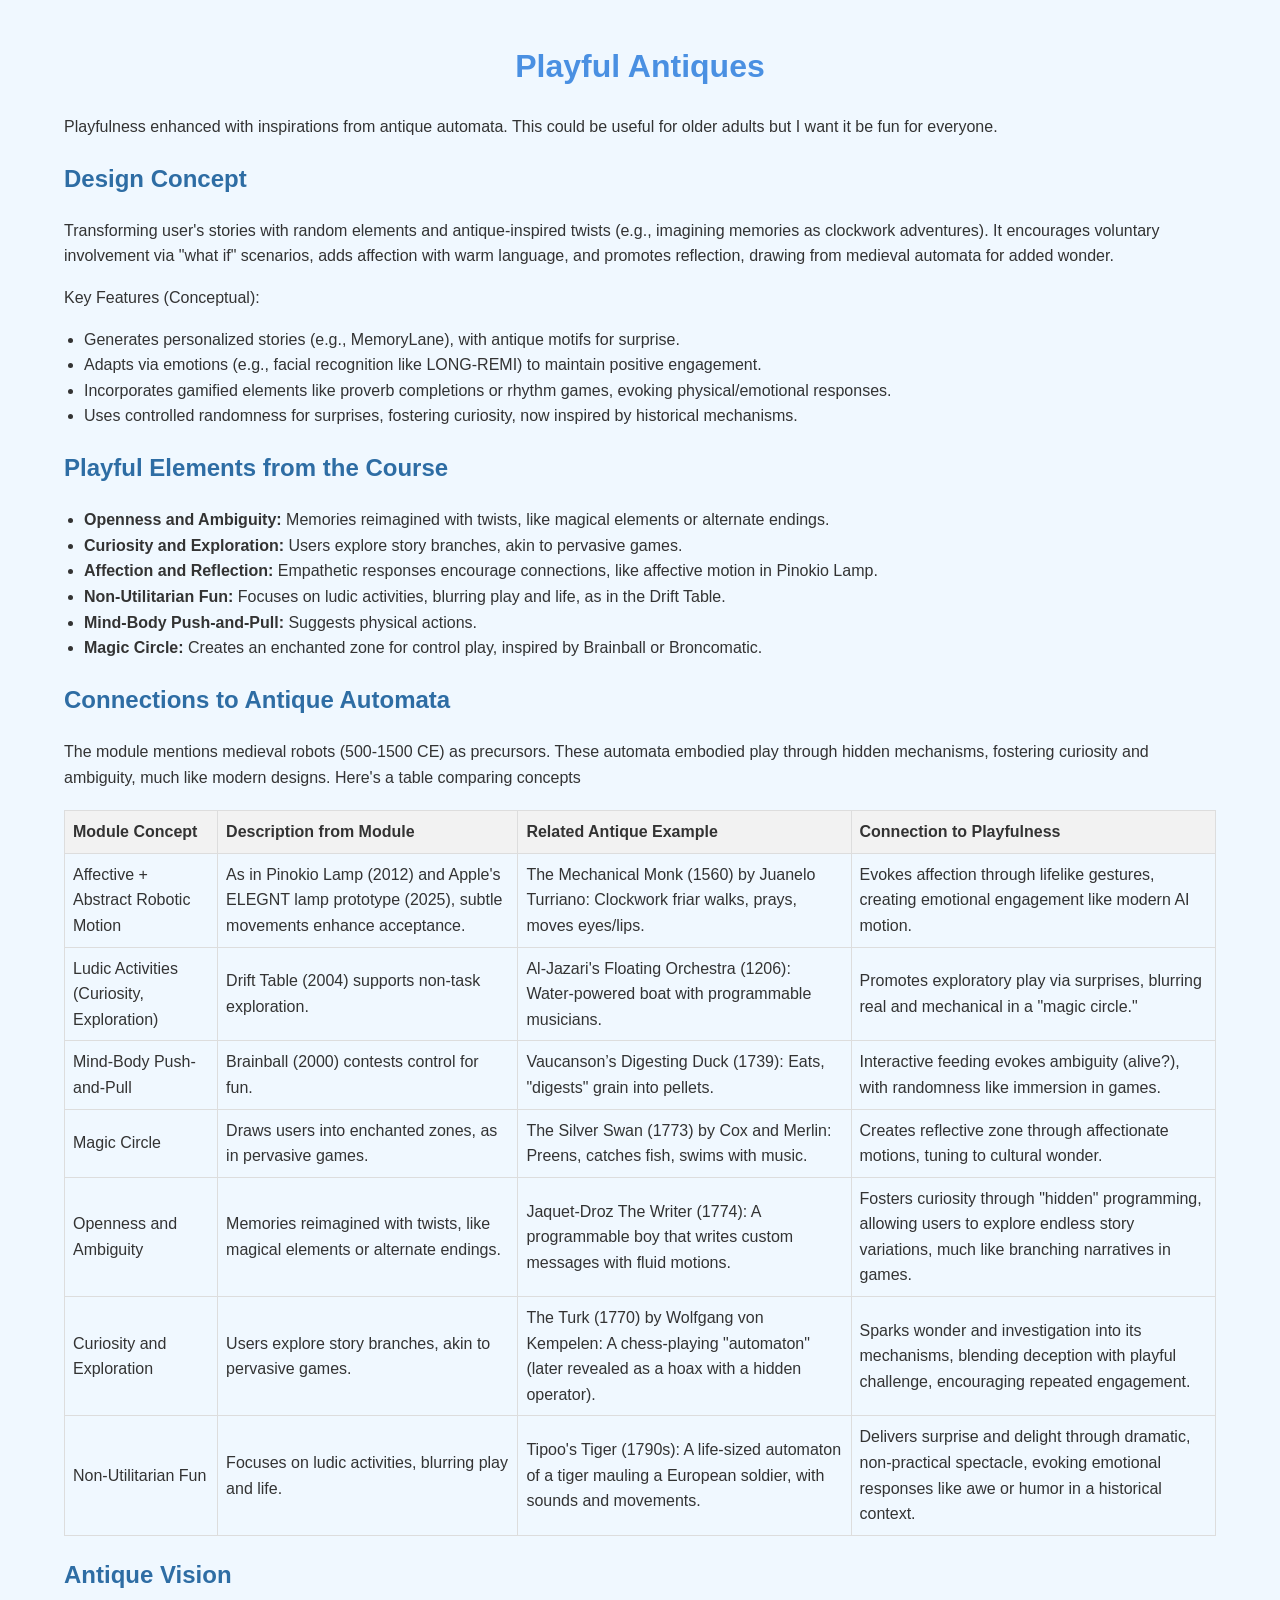
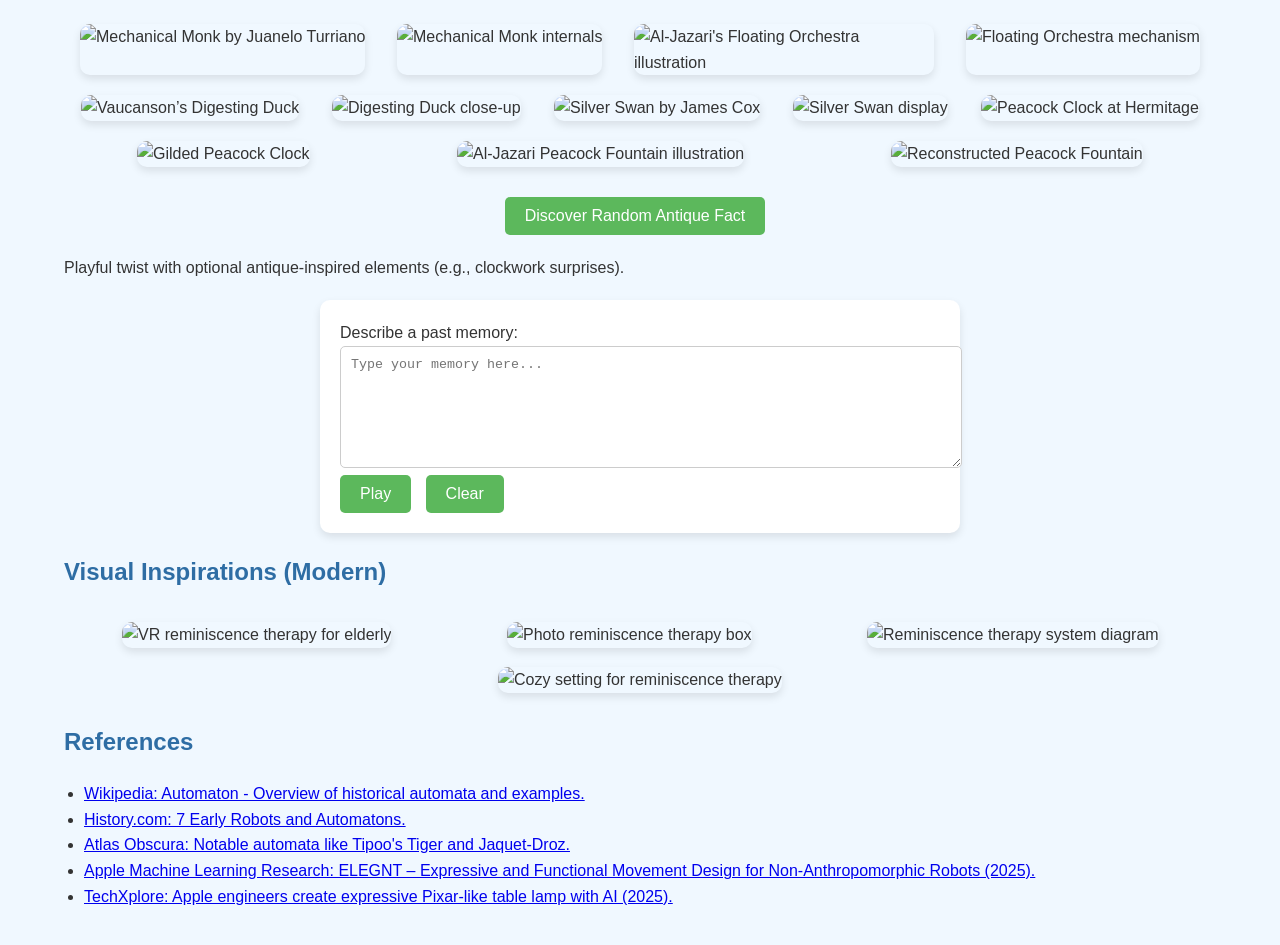
==== play.html @ a460ce33 "Create play.html" ====
<!DOCTYPE html>
<html lang="en">
<head>
    <meta charset="UTF-8">
    <meta name="viewport" content="width=device-width, initial-scale=1.0">
    <title>Playful AI in Reminiscence: Inspired by Antiques</title>
    <style>
        body {
            font-family: 'Arial', sans-serif;
            background-color: #f0f8ff;
            color: #333;
            max-width: 90%;
            margin: 0 auto;
            padding: 20px;
            line-height: 1.6;
        }
        @media (max-width: 768px) {
            body {
                padding: 10px;
            }
            .image-gallery img {
                max-width: 100%;
            }
        }
        h1 {
            text-align: center;
            color: #4a90e2;
            animation: bounce 2s infinite, colorShift 5s infinite alternate;
        }
        @keyframes bounce {
            0%, 20%, 50%, 80%, 100% { transform: translateY(0); }
            40% { transform: translateY(-10px); }
            60% { transform: translateY(-5px); }
        }
        @keyframes colorShift {
            0% { color: #4a90e2; }
            100% { color: #ff69b4; }
        }
        h2 {
            color: #2e6da4;
            position: relative;
            animation: slideInLeft 1s ease-out;
        }
        @keyframes slideInLeft {
            from { transform: translateX(-100%); opacity: 0; }
            to { transform: translateX(0); opacity: 1; }
        }
        ul {
            list-style-type: disc;
            padding-left: 20px;
        }
        ul li {
            opacity: 0;
            animation: fadeInUp 0.5s forwards;
        }
        ul li:nth-child(1) { animation-delay: 0.2s; }
        ul li:nth-child(2) { animation-delay: 0.4s; }
        ul li:nth-child(3) { animation-delay: 0.6s; }
        ul li:nth-child(4) { animation-delay: 0.8s; }
        ul li:nth-child(5) { animation-delay: 1s; }
        ul li:nth-child(6) { animation-delay: 1.2s; }
        @keyframes fadeInUp {
            from { transform: translateY(20px); opacity: 0; }
            to { transform: translateY(0); opacity: 1; }
        }
        #input-section {
            margin: 20px auto;
            max-width: 600px;
            background: #fff;
            padding: 20px;
            border-radius: 10px;
            box-shadow: 0 4px 8px rgba(0,0,0,0.1);
            animation: pulse 2s infinite;
        }
        @keyframes pulse {
            0% { box-shadow: 0 4px 8px rgba(0,0,0,0.1); }
            50% { box-shadow: 0 6px 12px rgba(74,144,226,0.5); }
            100% { box-shadow: 0 4px 8px rgba(0,0,0,0.1); }
        }
        textarea {
            width: 100%;
            height: 100px;
            padding: 10px;
            border: 1px solid #ccc;
            border-radius: 5px;
            resize: vertical;
            transition: border-color 0.3s;
        }
        textarea:focus {
            border-color: #4a90e2;
            outline: none;
        }
        button {
            background-color: #5cb85c;
            color: white;
            border: none;
            padding: 10px 20px;
            border-radius: 5px;
            cursor: pointer;
            font-size: 16px;
            transition: background 0.3s, transform 0.3s;
            margin-right: 10px;
        }
        button:hover {
            background-color: #4cae4c;
            transform: scale(1.05) rotate(2deg);
        }
        #output {
            margin: 20px auto;
            max-width: 600px;
            background: #dff0d8;
            padding: 20px;
            border-radius: 10px;
            border: 1px solid #d6e9c6;
            display: none;
            animation: slideInRight 1s ease-out forwards;
        }
        @keyframes slideInRight {
            from { transform: translateX(100%); opacity: 0; }
            to { transform: translateX(0); opacity: 1; }
        }
        .image-gallery {
            display: flex;
            justify-content: space-around;
            flex-wrap: wrap;
            margin: 20px 0;
        }
        .image-gallery img {
            max-width: 300px;
            border-radius: 10px;
            margin: 10px;
            box-shadow: 0 4px 8px rgba(0,0,0,0.1);
            transition: transform 0.3s, box-shadow 0.3s;
            opacity: 0;
            animation: fadeIn 1s forwards;
            cursor: pointer;
            will-change: transform;
        }
        .image-gallery img:nth-child(odd) {
            animation-delay: 0.3s;
        }
        .image-gallery img:nth-child(even) {
            animation-delay: 0.6s;
        }
        @keyframes fadeIn {
            from { opacity: 0; transform: scale(0.9); }
            to { opacity: 1; transform: scale(1); }
        }
        .image-gallery img:hover {
            transform: scale(1.05) rotate(3deg);
            box-shadow: 0 8px 16px rgba(0,0,0,0.2);
        }
        table {
            width: 100%;
            border-collapse: collapse;
            margin: 20px 0;
        }
        th, td {
            border: 1px solid #ddd;
            padding: 8px;
            text-align: left;
            opacity: 0;
            animation: fadeInUp 0.5s forwards;
            transition: background-color 0.3s;
        }
        th {
            background-color: #f2f2f2;
        }
        tr:nth-child(1) td { animation-delay: 0.2s; }
        tr:nth-child(2) td { animation-delay: 0.4s; }
        tr:nth-child(3) td { animation-delay: 0.6s; }
        tr:nth-child(4) td { animation-delay: 0.8s; }
        tr:hover {
            background-color: #f0f8ff;
            cursor: pointer;
        }
        /* Antique-inspired gear animation */
        .gear {
            position: fixed;
            bottom: 20px;
            right: 20px;
            width: 50px;
            height: 50px;
            background: url('https://img.icons8.com/ios/50/000000/gear.png') no-repeat center/contain;
            animation: rotateGear 5s linear infinite;
            opacity: 0.5;
            cursor: pointer;
            transition: opacity 0.3s;
        }
        .gear:hover {
            opacity: 1;
        }
        @keyframes rotateGear {
            from { transform: rotate(0deg); }
            to { transform: rotate(360deg); }
        }
        /* Modal styles */
        .modal {
            display: none;
            position: fixed;
            z-index: 1000;
            left: 0;
            top: 0;
            width: 100%;
            height: 100%;
            overflow: auto;
            background-color: rgba(0,0,0,0.8);
            justify-content: center;
            align-items: center;
        }
        .modal-content {
            background-color: #fff;
            padding: 20px;
            border-radius: 10px;
            text-align: center;
            max-width: 80%;
            animation: zoomIn 0.3s;
        }
        @keyframes zoomIn {
            from { transform: scale(0); }
            to { transform: scale(1); }
        }
        .modal img {
            max-width: 100%;
            border-radius: 10px;
        }
        .close {
            position: absolute;
            top: 15px;
            right: 35px;
            color: #fff;
            font-size: 40px;
            font-weight: bold;
            cursor: pointer;
        }
        /* Random fact section */
        #fact-section {
            margin: 20px auto;
            max-width: 600px;
            text-align: center;
        }
        #random-fact {
            background: #fffacd;
            padding: 15px;
            border-radius: 10px;
            display: none;
            animation: fadeIn 0.5s;
        }
        /* Shake animation for gear click */
        @keyframes shake {
            0% { transform: translate(1px, 1px) rotate(0deg); }
            10% { transform: translate(-1px, -2px) rotate(-1deg); }
            20% { transform: translate(-3px, 0px) rotate(1deg); }
            30% { transform: translate(3px, 2px) rotate(0deg); }
            40% { transform: translate(1px, -1px) rotate(1deg); }
            50% { transform: translate(-1px, 2px) rotate(-1deg); }
            60% { transform: translate(-3px, 1px) rotate(0deg); }
            70% { transform: translate(3px, 1px) rotate(-1deg); }
            80% { transform: translate(-1px, -1px) rotate(1deg); }
            90% { transform: translate(1px, 2px) rotate(0deg); }
            100% { transform: translate(1px, -2px) rotate(-1deg); }
        }
    </style>
</head>
<body>
    <h1>Playful Antiques</h1>
    <p>Playfulness enhanced with inspirations from antique automata. This could be useful for older adults but I want it be fun for everyone.</p>
   
    <h2>Design Concept</h2>
    <p>Transforming user's stories with random elements and antique-inspired twists (e.g., imagining memories as clockwork adventures). It encourages voluntary involvement via "what if" scenarios, adds affection with warm language, and promotes reflection, drawing from medieval automata for added wonder.</p>
    <p>Key Features (Conceptual):</p>
    <ul>
        <li>Generates personalized stories (e.g., MemoryLane), with antique motifs for surprise.</li>
        <li>Adapts via emotions (e.g., facial recognition like LONG-REMI) to maintain positive engagement.</li>
        <li>Incorporates gamified elements like proverb completions or rhythm games, evoking physical/emotional responses.</li>
        <li>Uses controlled randomness for surprises, fostering curiosity, now inspired by historical mechanisms.</li>
    </ul>
   
    <h2>Playful Elements from the Course</h2>
    <ul>
        <li><strong>Openness and Ambiguity:</strong> Memories reimagined with twists, like magical elements or alternate endings.</li>
        <li><strong>Curiosity and Exploration:</strong> Users explore story branches, akin to pervasive games.</li>
        <li><strong>Affection and Reflection:</strong> Empathetic responses encourage connections, like affective motion in Pinokio Lamp.</li>
        <li><strong>Non-Utilitarian Fun:</strong> Focuses on ludic activities, blurring play and life, as in the Drift Table.</li>
        <li><strong>Mind-Body Push-and-Pull:</strong> Suggests physical actions.</li>
        <li><strong>Magic Circle:</strong> Creates an enchanted zone for control play, inspired by Brainball or Broncomatic.</li>
    </ul>
   
    <h2>Connections to Antique Automata</h2>
    <p>The module mentions medieval robots (500-1500 CE) as precursors. These automata embodied play through hidden mechanisms, fostering curiosity and ambiguity, much like modern designs. Here's a table comparing concepts</p>
   
    <table id="antique-table">
        <tr>
            <th>Module Concept</th>
            <th>Description from Module</th>
            <th>Related Antique Example</th>
            <th>Connection to Playfulness</th>
        </tr>
        <tr>
            <td>Affective + Abstract Robotic Motion</td>
            <td>As in Pinokio Lamp (2012) and Apple's ELEGNT lamp prototype (2025), subtle movements enhance acceptance.</td>
            <td>The Mechanical Monk (1560) by Juanelo Turriano: Clockwork friar walks, prays, moves eyes/lips.</td>
            <td>Evokes affection through lifelike gestures, creating emotional engagement like modern AI motion.</td>
        </tr>
        <tr>
            <td>Ludic Activities (Curiosity, Exploration)</td>
            <td>Drift Table (2004) supports non-task exploration.</td>
            <td>Al-Jazari's Floating Orchestra (1206): Water-powered boat with programmable musicians.</td>
            <td>Promotes exploratory play via surprises, blurring real and mechanical in a "magic circle."</td>
        </tr>
        <tr>
            <td>Mind-Body Push-and-Pull</td>
            <td>Brainball (2000) contests control for fun.</td>
            <td>Vaucanson’s Digesting Duck (1739): Eats, "digests" grain into pellets.</td>
            <td>Interactive feeding evokes ambiguity (alive?), with randomness like immersion in games.</td>
        </tr>
        <tr>
            <td>Magic Circle</td>
            <td>Draws users into enchanted zones, as in pervasive games.</td>
            <td>The Silver Swan (1773) by Cox and Merlin: Preens, catches fish, swims with music.</td>
            <td>Creates reflective zone through affectionate motions, tuning to cultural wonder.</td>
        </tr>
        <tr>
            <td>Openness and Ambiguity</td>
            <td>Memories reimagined with twists, like magical elements or alternate endings.</td>
            <td>Jaquet-Droz The Writer (1774): A programmable boy that writes custom messages with fluid motions.</td>
            <td>Fosters curiosity through "hidden" programming, allowing users to explore endless story variations, much like branching narratives in games.</td>
        </tr>
        <tr>
            <td>Curiosity and Exploration</td>
            <td>Users explore story branches, akin to pervasive games.</td>
            <td>The Turk (1770) by Wolfgang von Kempelen: A chess-playing "automaton" (later revealed as a hoax with a hidden operator).</td>
            <td>Sparks wonder and investigation into its mechanisms, blending deception with playful challenge, encouraging repeated engagement.</td>
        </tr>
        <tr>
            <td>Non-Utilitarian Fun</td>
            <td>Focuses on ludic activities, blurring play and life.</td>
            <td>Tipoo's Tiger (1790s): A life-sized automaton of a tiger mauling a European soldier, with sounds and movements.</td>
            <td>Delivers surprise and delight through dramatic, non-practical spectacle, evoking emotional responses like awe or humor in a historical context.</td>
        </tr>
    </table>
   
    <h2>Antique Vision</h2>
    <div class="image-gallery" id="antique-gallery">
        <img src="https://i.ytimg.com/vi/jiVKnlXcDDg/maxresdefault.jpg" alt="Mechanical Monk by Juanelo Turriano" data-caption="A clockwork friar that simulates prayer, evoking affection through motion.">
        <img src="https://blogger.googleusercontent.com/img/b/R29vZ2xl/AVvXsEh2rlIL58XRExZ6J8QUkzuDr4FF3WU-VCaoniCFrR_gbhwnFrn-H-7Rk05D2jivDe3jIq0PL7SfoPY1y1iOT8ofWpHVo_uHpI6PG9kzTwZXY_RkkdcHwlfvRTB2HM4v379VmW8gVJvpPNg/w1200-h630-p-k-no-nu/1560s-mechanical-monk.jpg" alt="Mechanical Monk internals" data-caption="Internal mechanisms of the Mechanical Monk, showcasing hidden ingenuity.">
        <img src="https://historyofinformation.com/images/Screen_Shot_2020-09-12_at_10.28.46_AM_big.png" alt="Al-Jazari's Floating Orchestra illustration" data-caption="Illustration of water-powered musicians on a boat for entertainment.">
        <img src="https://aljazaribook.com/wp-content/uploads/2019/08/musical-boat_mechanism_en.jpg" alt="Floating Orchestra mechanism" data-caption="Detailed mechanism of Al-Jazari's programmable orchestra.">
        <img src="https://upload.wikimedia.org/wikipedia/commons/e/e0/Vaucanson_Automata.jpg" alt="Vaucanson’s Digesting Duck" data-caption="The famous duck that mimics digestion, blending ambiguity and interactivity.">
        <img src="https://img.atlasobscura.com/trRJJiQtRDir1_tQdnlNBAMdkpXlaiVr7RKdzUHbh_c/rs:fill:300:200:1/g:ce/q:81/sm:1/scp:1/ar:1/aHR0cHM6Ly9hdGxh/cy1kZXYuczMuYW1h/em9uYXdzLmNvbS91/cGxvYWRzL2Fzc2V0/cy82OTVlNGI3ZTg4/M2I0NzEzOGFfZGln/ZXN0aW5nZHVjay5q/cGc.jpg" alt="Digesting Duck close-up" data-caption="Close-up of Vaucanson’s ingenious automaton.">
        <img src="https://journals.openedition.org/artefact/docannexe/image/525/img-1.png" alt="Silver Swan by James Cox" data-caption="The elegant Silver Swan, creating an enchanted zone with its movements.">
        <img src="https://www.bbc.co.uk/staticarchive/c6b98e4c739d838ea73870d7fa273b56b146b6ee" alt="Silver Swan display" data-caption="Display of the Silver Swan in action.">
        <img src="https://hermitagemuseum.org/api/files/fshow?needlePath=%2Fapi%2Fspf%2FB3savLYZP4DODCKAD9NaryJ4wkwUaUtXutGe9XQOlWSoah10-cacH_TfEr7za2Wh.jpg%3Fw%3D1600%26h%3D1600" alt="Peacock Clock at Hermitage" data-caption="The lavish Peacock Clock with animated birds.">
        <img src="https://upload.wikimedia.org/wikipedia/commons/thumb/d/d8/Die_vergoldete_Pfauenuhr_von_James_Cox.jpg/1200px-Die_vergoldete_Pfauenuhr_von_James_Cox.jpg" alt="Gilded Peacock Clock" data-caption="Gilded version of the Peacock Clock, full of surprise and delight.">
        <img src="https://i0.wp.com/aljazaribook.com/wp-content/uploads/2015/03/basin-of-the-peacock-p151_cut.jpg?ssl=1" alt="Al-Jazari Peacock Fountain illustration" data-caption="Illustration of the interactive Peacock Fountain.">
        <img src="https://www.middleeasteye.net/sites/default/files/styles/max_2600x2600/public/images-story/peacock_version_two.jpg.jpg?itok=_EfXK9q2" alt="Reconstructed Peacock Fountain" data-caption="Modern reconstruction of Al-Jazari's Peacock Fountain.">
    </div>
   
    <div id="fact-section">
        <button id="fact-button" aria-label="Discover a random antique fact">Discover Random Antique Fact</button>
        <div id="random-fact"></div>
    </div>
   
    <p>Playful twist with optional antique-inspired elements (e.g., clockwork surprises).</p>
    <div id="input-section">
        <label for="memory">Describe a past memory:</label><br>
        <textarea id="memory" placeholder="Type your memory here..."></textarea><br>
        <button id="play-button" aria-label="Generate playful reminiscence">Play</button>
        <button id="clear-button" aria-label="Clear output">Clear</button>
    </div>
   
    <div id="output"></div>
   
    <h2>Visual Inspirations (Modern)</h2>
    <div class="image-gallery" id="modern-gallery">
        <img src="https://static01.nyt.com/images/2022/05/10/well/27reminiscense-therapy1/merlin_205954650_e39eff67-1992-43ef-9bca-f7e21a570fea-superJumbo.jpg" alt="VR reminiscence therapy for elderly" data-caption="Elderly people engaging in VR-based reminiscence therapy.">
        <img src="https://cdn.mos.cms.futurecdn.net/VNtDpUkSX4Brh8Pq4Ago5i.jpg" alt="Photo reminiscence therapy box" data-caption="Box of old photos used in photo reminiscence therapy for dementia patients.">
        <img src="https://www.mdpi.com/sustainability/sustainability-11-04792/article_deploy/html/images/sustainability-11-04792-g002.png" alt="Reminiscence therapy system diagram" data-caption="Diagram of a reminiscence therapy system for the elderly using AI.">
        <img src="https://cdn.prod.website-files.com/67f6d78f0e7aeeb45a55ed34/68de174f693128915187f674_474f0cea-201e-4267-96e9-ccc66794f41b.webp" alt="Cozy setting for reminiscence therapy" data-caption="Cozy living room setting for reminiscence therapy sessions with seniors.">
    </div>
   
    <h2>References</h2>
    <ul>
        <li><a href="https://en.wikipedia.org/wiki/Automaton">Wikipedia: Automaton - Overview of historical automata and examples.</a></li>
        <li><a href="https://www.history.com/news/7-early-robots-and-automatons">History.com: 7 Early Robots and Automatons.</a></li>
        <li><a href="https://www.atlasobscura.com/">Atlas Obscura: Notable automata like Tipoo's Tiger and Jaquet-Droz.</a></li>
        <li><a href="https://machinelearning.apple.com/research/elegnt-expressive-functional-movement">Apple Machine Learning Research: ELEGNT – Expressive and Functional Movement Design for Non-Anthropomorphic Robots (2025).</a><grok-card data-id="100e22" data-type="citation_card"></grok-card></li>
        <li><a href="https://techxplore.com/news/2025-02-apple-pixar-table-lamp-ai.html">TechXplore: Apple engineers create expressive Pixar-like table lamp with AI (2025).</a><grok-card data-id="b6e22c" data-type="citation_card"></grok-card></li>
    </ul>
   
    <!-- Antique gear element for playful touch -->
    <div class="gear" id="gear-element"></div>
   
    <!-- Modal for image lightbox -->
    <div id="imageModal" class="modal">
        <span class="close" id="close-modal">&times;</span>
        <div class="modal-content">
            <img id="modalImage" src="" alt="Modal image">
            <p id="modalCaption"></p>
        </div>
    </div>
   
    <script>
        // Table row highlight
        const tableRows = document.querySelectorAll('#antique-table tr:not(:first-child)');
        tableRows.forEach(row => {
            row.addEventListener('click', () => {
                row.style.backgroundColor = row.style.backgroundColor === 'rgb(240, 248, 255)' ? '' : '#f0f8ff';
            });
        });

        // Image gallery modals for both galleries
        const galleries = document.querySelectorAll('.image-gallery');
        galleries.forEach(gallery => {
            const images = gallery.querySelectorAll('img');
            images.forEach(img => {
                img.addEventListener('click', () => {
                    document.getElementById('modalImage').src = img.src;
                    document.getElementById('modalImage').alt = img.alt;
                    document.getElementById('modalCaption').textContent = img.dataset.caption || img.alt;
                    document.getElementById('imageModal').style.display = 'flex';
                });
            });
        });

        // Close modal
        function closeModal() {
            document.getElementById('imageModal').style.display = 'none';
        }
        document.getElementById('close-modal').addEventListener('click', closeModal);

        // Close modal on outside click
        window.addEventListener('click', (event) => {
            if (event.target === document.getElementById('imageModal')) {
                closeModal();
            }
        });

        // Random antique facts (expanded)
        const antiqueFacts = [
            "The Mechanical Monk from 1560 was created to pray continuously, blending faith and mechanics.",
            "Al-Jazari's inventions in 1206 included programmable automata, early precursors to modern AI.",
            "Vaucanson’s Digesting Duck amazed 18th-century audiences by simulating eating and digestion.",
            "The Silver Swan automaton from 1773 still performs in museums, captivating with its graceful motions.",
            "Peacock clocks used intricate gears to animate birds, evoking wonder and curiosity.",
            "Jaquet-Droz's 1774 automata included 'The Draughtsman,' a boy who draws pictures, showcasing early programmable creativity that inspires modern AI art generators.",
            "Archytas' Dove from around 400 BCE was a steam-powered flying bird, one of the earliest known automata, blending engineering with mythical wonder.",
            "The Lambert Clown Magician Automaton from 1890 performs magic tricks with hidden gears, evoking surprise and laughter through illusory play.",
            "Maillardet's Automaton (1805) is a drawing and writing machine that 'remembers' poems, linking to reminiscence through mechanical memory.",
            "Jean-Eugène Robert-Houdin's automata in the 1800s included orange trees that bloomed on command, using magic and mechanics to delight audiences."
        ];
        function showRandomFact() {
            const factDiv = document.getElementById('random-fact');
            const randomIndex = Math.floor(Math.random() * antiqueFacts.length);
            factDiv.textContent = antiqueFacts[randomIndex];
            factDiv.style.display = 'block';
        }
        document.getElementById('fact-button').addEventListener('click', showRandomFact);

        // Gear click for random animation (e.g., shake page elements)
        function triggerRandomAnimation() {
            document.body.style.animation = 'shake 0.5s';
            setTimeout(() => { document.body.style.animation = ''; }, 500);
        }
        document.getElementById('gear-element').addEventListener('click', triggerRandomAnimation);

        // Reminiscence generator
        function generatePlayfulReminiscence() {
            const memory = document.getElementById('memory').value.trim();
            if (!memory) {
                alert('Please enter a memory!');
                return;
            }
           
            const twists = [
                'but suddenly, a mischievous talking animal joined the adventure!',
                'and it turned into a spontaneous dance party with your favorite tunes!',
                'with a dash of magic that made everything glow in rainbow colors!',
                'in a whimsical parallel world where gravity was optional!',
                'featuring unexpected guests from your favorite childhood stories!',
                'complete with hidden treasures and silly riddles to solve!',
                'as if powered by ancient clockwork, with gears turning mysteriously!',
                'like a medieval automaton coming to life in surprising ways!'
            ];
           
            const randomTwist = twists[Math.floor(Math.random() * twists.length)];
            const prompts = [
                'How did that make you feel? Want to add more details?',
                'What if we explore a different ending? Tell me more!',
                'Reflect on this: What surprising connection does it have to today?',
                'Imagine it as an antique machine: What mechanism would power it?'
            ];
            const randomPrompt = prompts[Math.floor(Math.random() * prompts.length)];
           
            const story = `Your memory: "${memory}".<br><br>Playful AI version: ${memory} ${randomTwist}<br><br>${randomPrompt}`;
           
            const outputDiv = document.getElementById('output');
            outputDiv.innerHTML = story;
            outputDiv.style.display = 'block';
            // Trigger animation reset for replay
            outputDiv.style.animation = 'none';
            outputDiv.offsetHeight; // Force reflow
            outputDiv.style.animation = 'slideInRight 1s ease-out forwards';
        }
        document.getElementById('play-button').addEventListener('click', generatePlayfulReminiscence);

        function clearOutput() {
            document.getElementById('output').style.display = 'none';
            document.getElementById('memory').value = '';
        }
        document.getElementById('clear-button').addEventListener('click', clearOutput);
    </script>
</body>
</html>
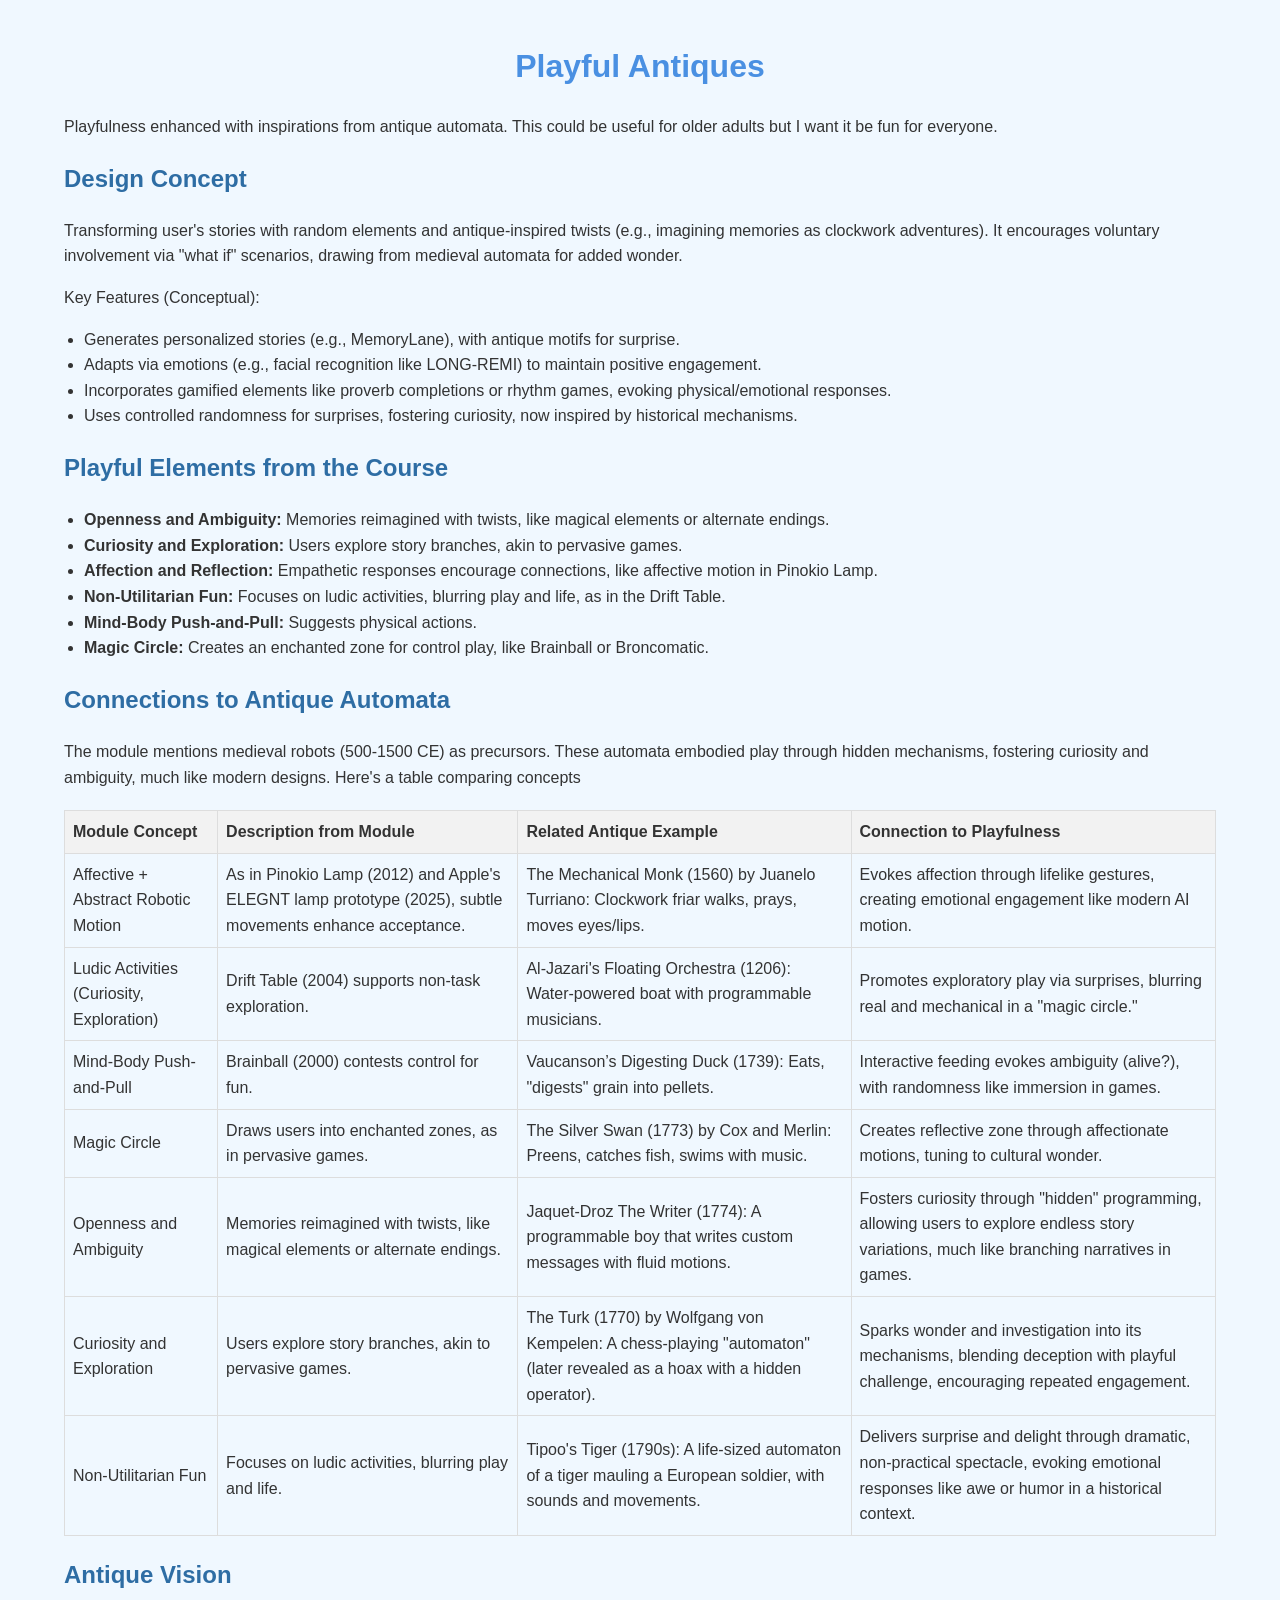
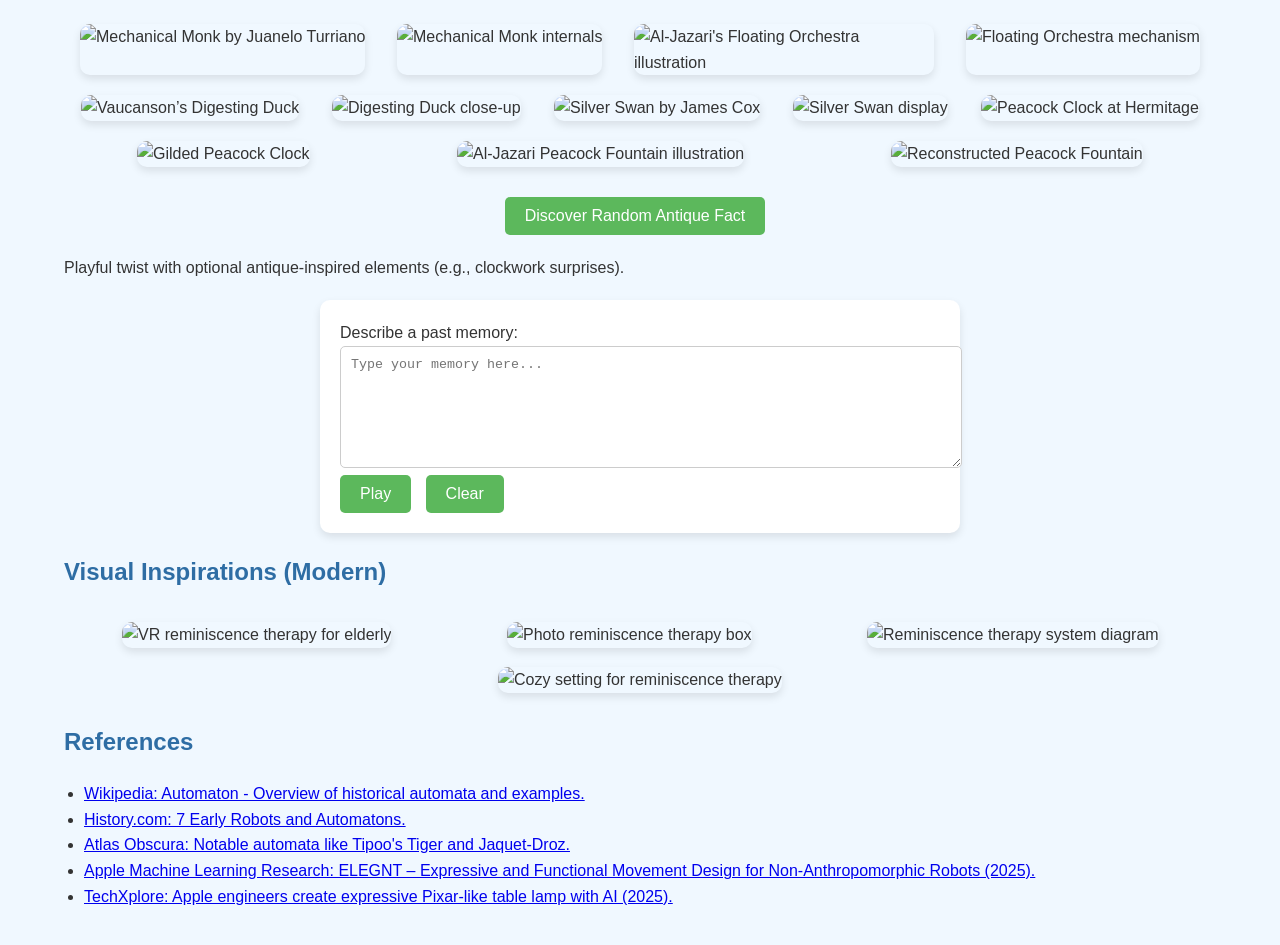
==== commit 2a505f1b: "Update play.html" ====
--- a/play.html
+++ b/play.html
@@ -267,7 +267,7 @@
     <p>Playfulness enhanced with inspirations from antique automata. This could be useful for older adults but I want it be fun for everyone.</p>
    
     <h2>Design Concept</h2>
-    <p>Transforming user's stories with random elements and antique-inspired twists (e.g., imagining memories as clockwork adventures). It encourages voluntary involvement via "what if" scenarios, adds affection with warm language, and promotes reflection, drawing from medieval automata for added wonder.</p>
+    <p>Transforming user's stories with random elements and antique-inspired twists (e.g., imagining memories as clockwork adventures). It encourages voluntary involvement via "what if" scenarios, drawing from medieval automata for added wonder.</p>
     <p>Key Features (Conceptual):</p>
     <ul>
         <li>Generates personalized stories (e.g., MemoryLane), with antique motifs for surprise.</li>
@@ -283,7 +283,7 @@
         <li><strong>Affection and Reflection:</strong> Empathetic responses encourage connections, like affective motion in Pinokio Lamp.</li>
         <li><strong>Non-Utilitarian Fun:</strong> Focuses on ludic activities, blurring play and life, as in the Drift Table.</li>
         <li><strong>Mind-Body Push-and-Pull:</strong> Suggests physical actions.</li>
-        <li><strong>Magic Circle:</strong> Creates an enchanted zone for control play, inspired by Brainball or Broncomatic.</li>
+        <li><strong>Magic Circle:</strong> Creates an enchanted zone for control play, like Brainball or Broncomatic.</li>
     </ul>
    
     <h2>Connections to Antique Automata</h2>
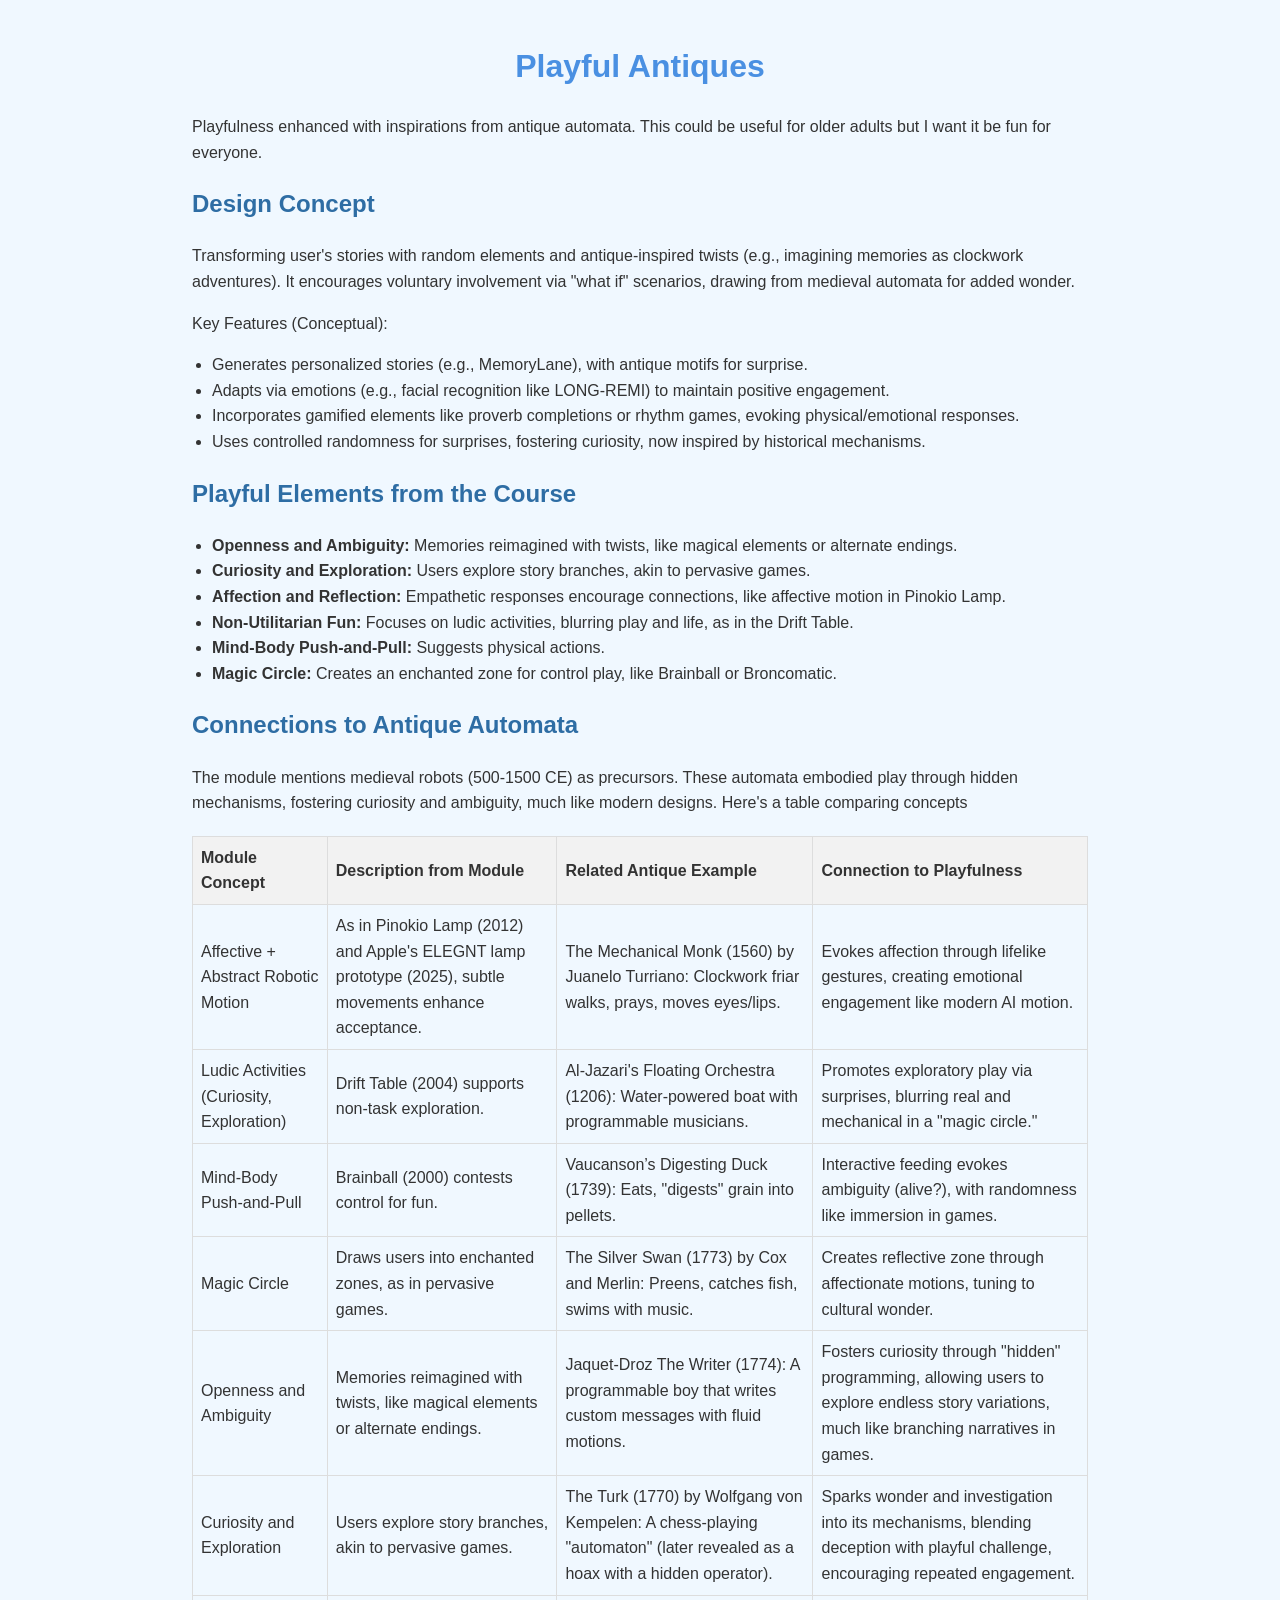
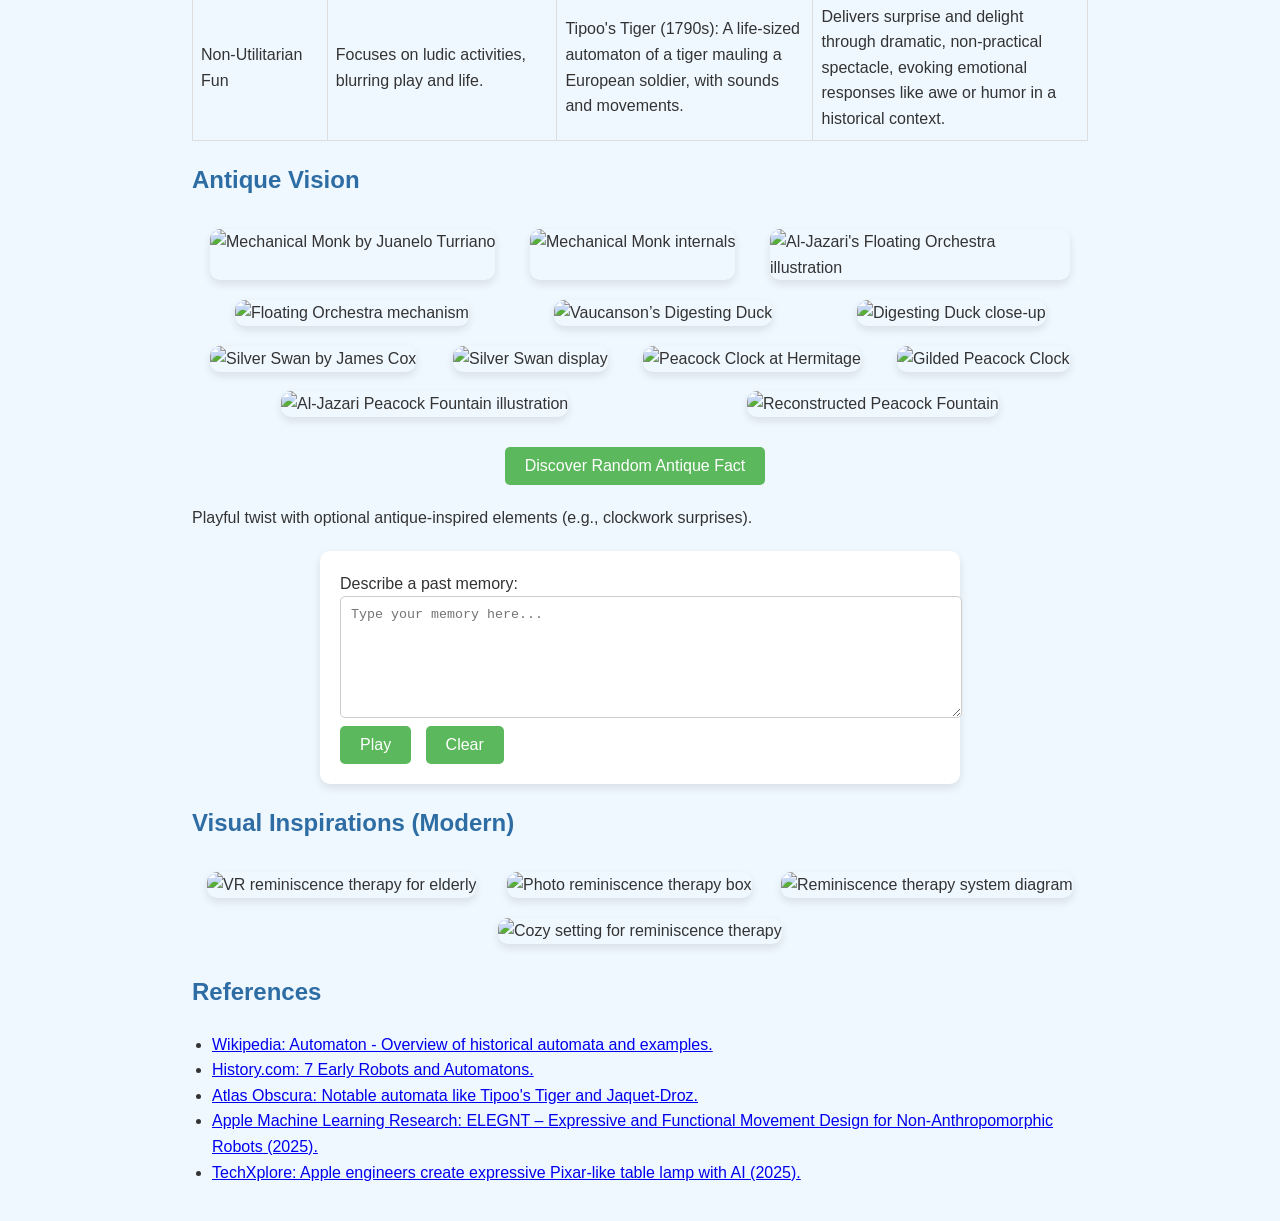
==== commit 94253ac5: "Reduce max-width of body from 90% to 70%" ====
--- a/play.html
+++ b/play.html
@@ -9,7 +9,7 @@
             font-family: 'Arial', sans-serif;
             background-color: #f0f8ff;
             color: #333;
-            max-width: 90%;
+            max-width: 70%;
             margin: 0 auto;
             padding: 20px;
             line-height: 1.6;
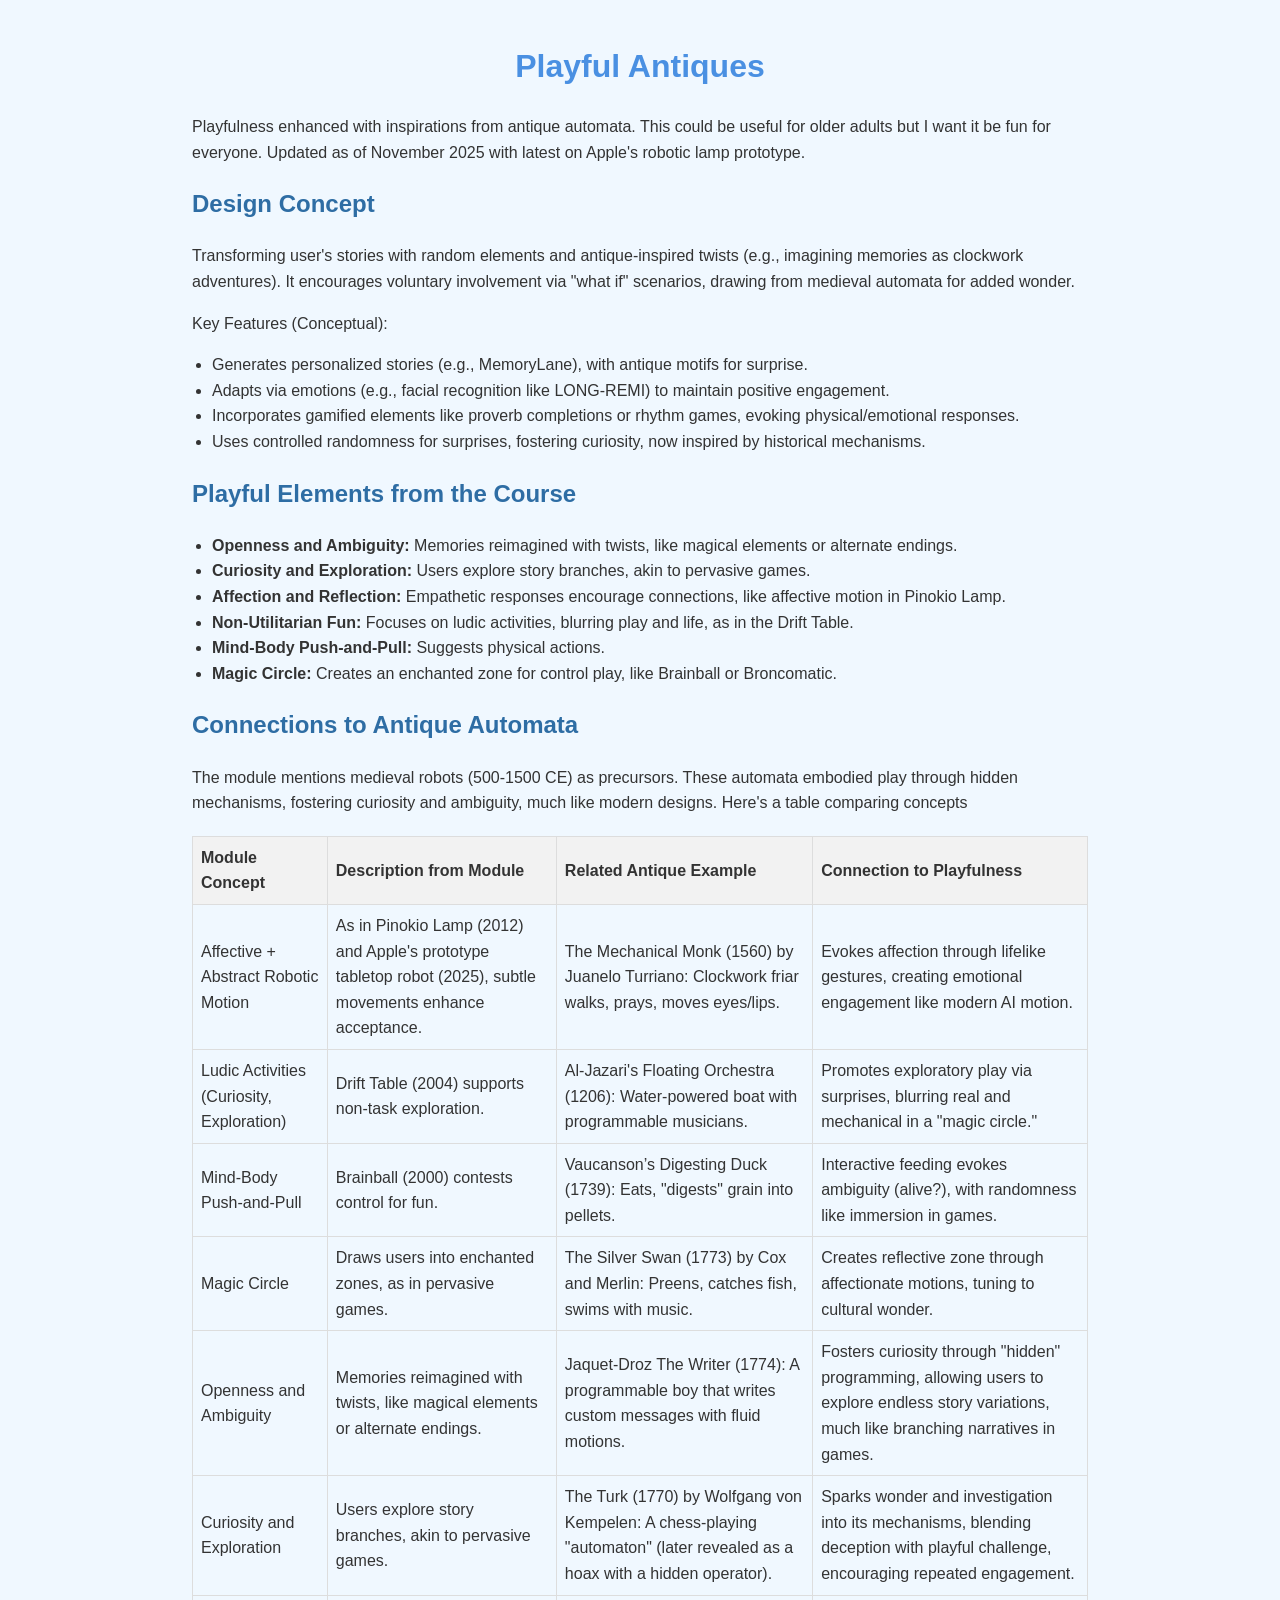
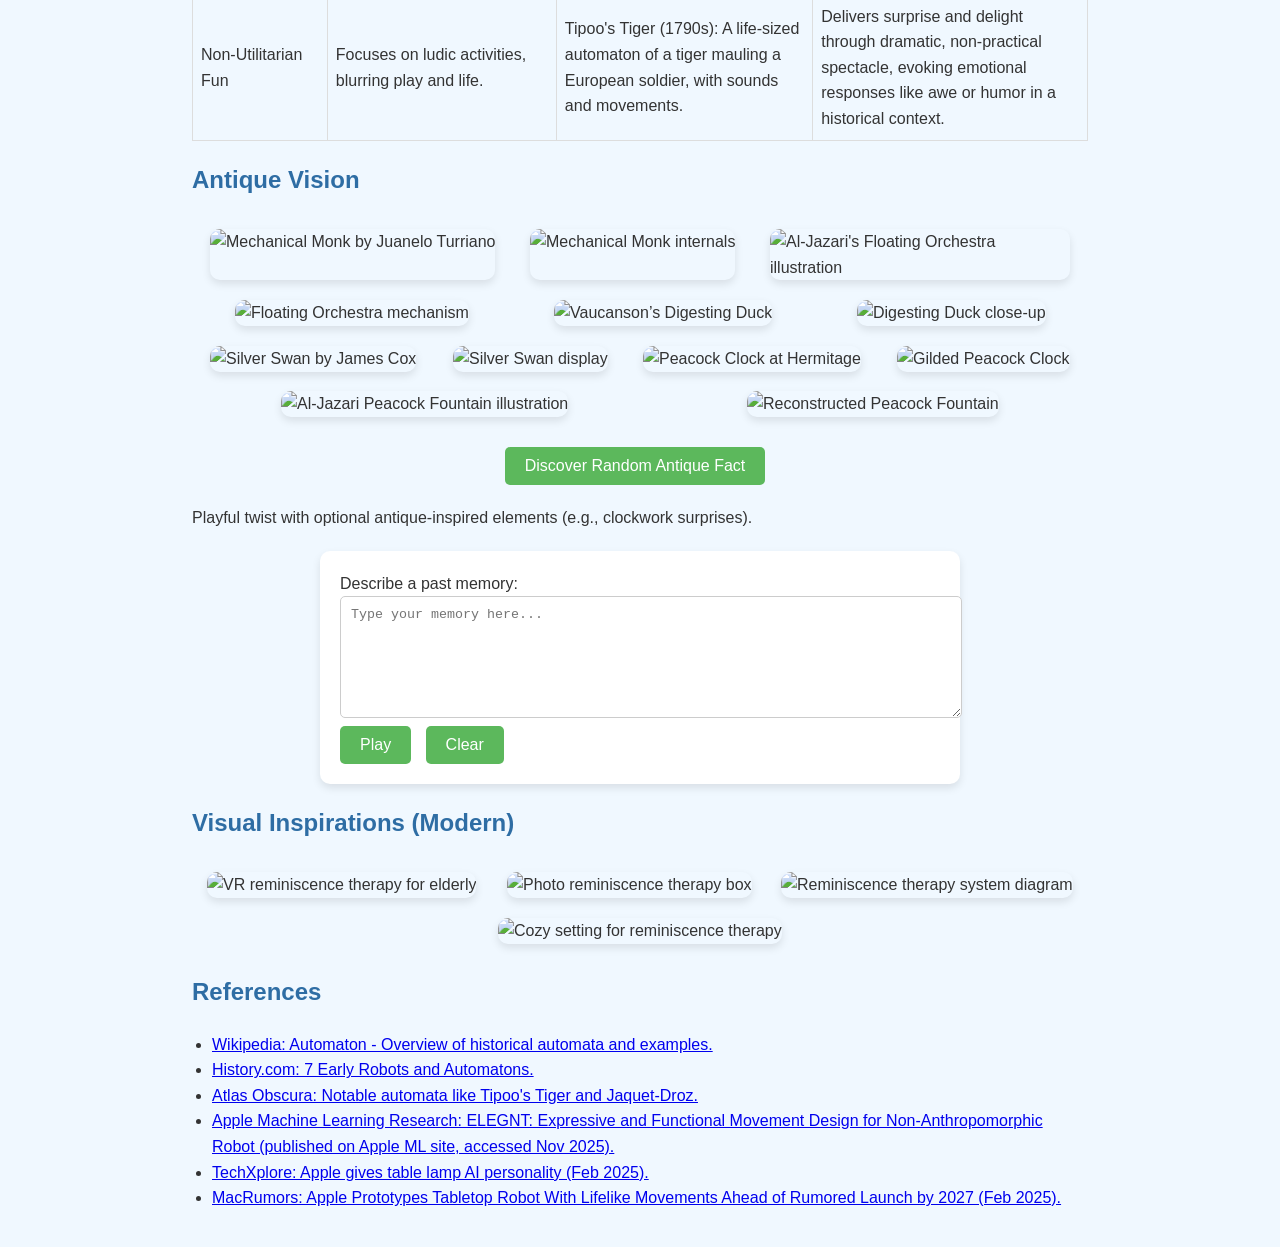
==== commit 918ffb5f: "Update play.html" ====
--- a/play.html
+++ b/play.html
@@ -264,8 +264,8 @@
 </head>
 <body>
     <h1>Playful Antiques</h1>
-    <p>Playfulness enhanced with inspirations from antique automata. This could be useful for older adults but I want it be fun for everyone.</p>
-   
+    <p>Playfulness enhanced with inspirations from antique automata. This could be useful for older adults but I want it be fun for everyone. Updated as of November 2025 with latest on Apple's robotic lamp prototype.</p>
+  
     <h2>Design Concept</h2>
     <p>Transforming user's stories with random elements and antique-inspired twists (e.g., imagining memories as clockwork adventures). It encourages voluntary involvement via "what if" scenarios, drawing from medieval automata for added wonder.</p>
     <p>Key Features (Conceptual):</p>
@@ -275,7 +275,7 @@
         <li>Incorporates gamified elements like proverb completions or rhythm games, evoking physical/emotional responses.</li>
         <li>Uses controlled randomness for surprises, fostering curiosity, now inspired by historical mechanisms.</li>
     </ul>
-   
+  
     <h2>Playful Elements from the Course</h2>
     <ul>
         <li><strong>Openness and Ambiguity:</strong> Memories reimagined with twists, like magical elements or alternate endings.</li>
@@ -285,10 +285,10 @@
         <li><strong>Mind-Body Push-and-Pull:</strong> Suggests physical actions.</li>
         <li><strong>Magic Circle:</strong> Creates an enchanted zone for control play, like Brainball or Broncomatic.</li>
     </ul>
-   
+  
     <h2>Connections to Antique Automata</h2>
     <p>The module mentions medieval robots (500-1500 CE) as precursors. These automata embodied play through hidden mechanisms, fostering curiosity and ambiguity, much like modern designs. Here's a table comparing concepts</p>
-   
+  
     <table id="antique-table">
         <tr>
             <th>Module Concept</th>
@@ -298,7 +298,7 @@
         </tr>
         <tr>
             <td>Affective + Abstract Robotic Motion</td>
-            <td>As in Pinokio Lamp (2012) and Apple's ELEGNT lamp prototype (2025), subtle movements enhance acceptance.</td>
+            <td>As in Pinokio Lamp (2012) and Apple's prototype tabletop robot (2025), subtle movements enhance acceptance.</td>
             <td>The Mechanical Monk (1560) by Juanelo Turriano: Clockwork friar walks, prays, moves eyes/lips.</td>
             <td>Evokes affection through lifelike gestures, creating emotional engagement like modern AI motion.</td>
         </tr>
@@ -339,7 +339,7 @@
             <td>Delivers surprise and delight through dramatic, non-practical spectacle, evoking emotional responses like awe or humor in a historical context.</td>
         </tr>
     </table>
-   
+  
     <h2>Antique Vision</h2>
     <div class="image-gallery" id="antique-gallery">
         <img src="https://i.ytimg.com/vi/jiVKnlXcDDg/maxresdefault.jpg" alt="Mechanical Monk by Juanelo Turriano" data-caption="A clockwork friar that simulates prayer, evoking affection through motion.">
@@ -355,12 +355,12 @@
         <img src="https://i0.wp.com/aljazaribook.com/wp-content/uploads/2015/03/basin-of-the-peacock-p151_cut.jpg?ssl=1" alt="Al-Jazari Peacock Fountain illustration" data-caption="Illustration of the interactive Peacock Fountain.">
         <img src="https://www.middleeasteye.net/sites/default/files/styles/max_2600x2600/public/images-story/peacock_version_two.jpg.jpg?itok=_EfXK9q2" alt="Reconstructed Peacock Fountain" data-caption="Modern reconstruction of Al-Jazari's Peacock Fountain.">
     </div>
-   
+  
     <div id="fact-section">
         <button id="fact-button" aria-label="Discover a random antique fact">Discover Random Antique Fact</button>
         <div id="random-fact"></div>
     </div>
-   
+  
     <p>Playful twist with optional antique-inspired elements (e.g., clockwork surprises).</p>
     <div id="input-section">
         <label for="memory">Describe a past memory:</label><br>
@@ -368,9 +368,9 @@
         <button id="play-button" aria-label="Generate playful reminiscence">Play</button>
         <button id="clear-button" aria-label="Clear output">Clear</button>
     </div>
-   
+  
     <div id="output"></div>
-   
+  
     <h2>Visual Inspirations (Modern)</h2>
     <div class="image-gallery" id="modern-gallery">
         <img src="https://static01.nyt.com/images/2022/05/10/well/27reminiscense-therapy1/merlin_205954650_e39eff67-1992-43ef-9bca-f7e21a570fea-superJumbo.jpg" alt="VR reminiscence therapy for elderly" data-caption="Elderly people engaging in VR-based reminiscence therapy.">
@@ -378,19 +378,20 @@
         <img src="https://www.mdpi.com/sustainability/sustainability-11-04792/article_deploy/html/images/sustainability-11-04792-g002.png" alt="Reminiscence therapy system diagram" data-caption="Diagram of a reminiscence therapy system for the elderly using AI.">
         <img src="https://cdn.prod.website-files.com/67f6d78f0e7aeeb45a55ed34/68de174f693128915187f674_474f0cea-201e-4267-96e9-ccc66794f41b.webp" alt="Cozy setting for reminiscence therapy" data-caption="Cozy living room setting for reminiscence therapy sessions with seniors.">
     </div>
-   
+  
     <h2>References</h2>
     <ul>
         <li><a href="https://en.wikipedia.org/wiki/Automaton">Wikipedia: Automaton - Overview of historical automata and examples.</a></li>
         <li><a href="https://www.history.com/news/7-early-robots-and-automatons">History.com: 7 Early Robots and Automatons.</a></li>
         <li><a href="https://www.atlasobscura.com/">Atlas Obscura: Notable automata like Tipoo's Tiger and Jaquet-Droz.</a></li>
-        <li><a href="https://machinelearning.apple.com/research/elegnt-expressive-functional-movement">Apple Machine Learning Research: ELEGNT – Expressive and Functional Movement Design for Non-Anthropomorphic Robots (2025).</a><grok-card data-id="100e22" data-type="citation_card"></grok-card></li>
-        <li><a href="https://techxplore.com/news/2025-02-apple-pixar-table-lamp-ai.html">TechXplore: Apple engineers create expressive Pixar-like table lamp with AI (2025).</a><grok-card data-id="b6e22c" data-type="citation_card"></grok-card></li>
+        <li><a href="https://machinelearning.apple.com/research/elegnt-expressive-functional-movement">Apple Machine Learning Research: ELEGNT: Expressive and Functional Movement Design for Non-Anthropomorphic Robot (published on Apple ML site, accessed Nov 2025).</a><grok-card data-id="389138" data-type="citation_card"></grok-card></li>
+        <li><a href="https://techxplore.com/news/2025-02-apple-pixar-table-lamp-ai.html">TechXplore: Apple gives table lamp AI personality (Feb 2025).</a><grok-card data-id="d55887" data-type="citation_card"></grok-card></li>
+        <li><a href="https://www.macrumors.com/2025/02/06/apple-prototypes-tabletop-robot/">MacRumors: Apple Prototypes Tabletop Robot With Lifelike Movements Ahead of Rumored Launch by 2027 (Feb 2025).</a><grok-card data-id="248716" data-type="citation_card"></grok-card></li>
     </ul>
-   
+  
     <!-- Antique gear element for playful touch -->
     <div class="gear" id="gear-element"></div>
-   
+  
     <!-- Modal for image lightbox -->
     <div id="imageModal" class="modal">
         <span class="close" id="close-modal">&times;</span>
@@ -399,7 +400,7 @@
             <p id="modalCaption"></p>
         </div>
     </div>
-   
+  
     <script>
         // Table row highlight
         const tableRows = document.querySelectorAll('#antique-table tr:not(:first-child)');
@@ -408,7 +409,6 @@
                 row.style.backgroundColor = row.style.backgroundColor === 'rgb(240, 248, 255)' ? '' : '#f0f8ff';
             });
         });
-
         // Image gallery modals for both galleries
         const galleries = document.querySelectorAll('.image-gallery');
         galleries.forEach(gallery => {
@@ -422,20 +422,17 @@
                 });
             });
         });
-
         // Close modal
         function closeModal() {
             document.getElementById('imageModal').style.display = 'none';
         }
         document.getElementById('close-modal').addEventListener('click', closeModal);
-
         // Close modal on outside click
         window.addEventListener('click', (event) => {
             if (event.target === document.getElementById('imageModal')) {
                 closeModal();
             }
         });
-
         // Random antique facts (expanded)
         const antiqueFacts = [
             "The Mechanical Monk from 1560 was created to pray continuously, blending faith and mechanics.",
@@ -447,7 +444,8 @@
             "Archytas' Dove from around 400 BCE was a steam-powered flying bird, one of the earliest known automata, blending engineering with mythical wonder.",
             "The Lambert Clown Magician Automaton from 1890 performs magic tricks with hidden gears, evoking surprise and laughter through illusory play.",
             "Maillardet's Automaton (1805) is a drawing and writing machine that 'remembers' poems, linking to reminiscence through mechanical memory.",
-            "Jean-Eugène Robert-Houdin's automata in the 1800s included orange trees that bloomed on command, using magic and mechanics to delight audiences."
+            "Jean-Eugène Robert-Houdin's automata in the 1800s included orange trees that bloomed on command, using magic and mechanics to delight audiences.",
+            "Apple's 2025 prototype tabletop robot, inspired by Pixar's Luxo Jr., uses AI for expressive movements like dancing to music or adjusting to user gestures."
         ];
         function showRandomFact() {
             const factDiv = document.getElementById('random-fact');
@@ -456,14 +454,12 @@
             factDiv.style.display = 'block';
         }
         document.getElementById('fact-button').addEventListener('click', showRandomFact);
-
         // Gear click for random animation (e.g., shake page elements)
         function triggerRandomAnimation() {
             document.body.style.animation = 'shake 0.5s';
             setTimeout(() => { document.body.style.animation = ''; }, 500);
         }
         document.getElementById('gear-element').addEventListener('click', triggerRandomAnimation);
-
         // Reminiscence generator
         function generatePlayfulReminiscence() {
             const memory = document.getElementById('memory').value.trim();
@@ -471,7 +467,7 @@
                 alert('Please enter a memory!');
                 return;
             }
-           
+          
             const twists = [
                 'but suddenly, a mischievous talking animal joined the adventure!',
                 'and it turned into a spontaneous dance party with your favorite tunes!',
@@ -480,9 +476,10 @@
                 'featuring unexpected guests from your favorite childhood stories!',
                 'complete with hidden treasures and silly riddles to solve!',
                 'as if powered by ancient clockwork, with gears turning mysteriously!',
-                'like a medieval automaton coming to life in surprising ways!'
+                'like a medieval automaton coming to life in surprising ways!',
+                'with AI-assisted movements, like Apple\'s 2025 robotic lamp dancing to the rhythm!'
             ];
-           
+          
             const randomTwist = twists[Math.floor(Math.random() * twists.length)];
             const prompts = [
                 'How did that make you feel? Want to add more details?',
@@ -491,9 +488,9 @@
                 'Imagine it as an antique machine: What mechanism would power it?'
             ];
             const randomPrompt = prompts[Math.floor(Math.random() * prompts.length)];
-           
+          
             const story = `Your memory: "${memory}".<br><br>Playful AI version: ${memory} ${randomTwist}<br><br>${randomPrompt}`;
-           
+          
             const outputDiv = document.getElementById('output');
             outputDiv.innerHTML = story;
             outputDiv.style.display = 'block';
@@ -503,7 +500,6 @@
             outputDiv.style.animation = 'slideInRight 1s ease-out forwards';
         }
         document.getElementById('play-button').addEventListener('click', generatePlayfulReminiscence);
-
         function clearOutput() {
             document.getElementById('output').style.display = 'none';
             document.getElementById('memory').value = '';
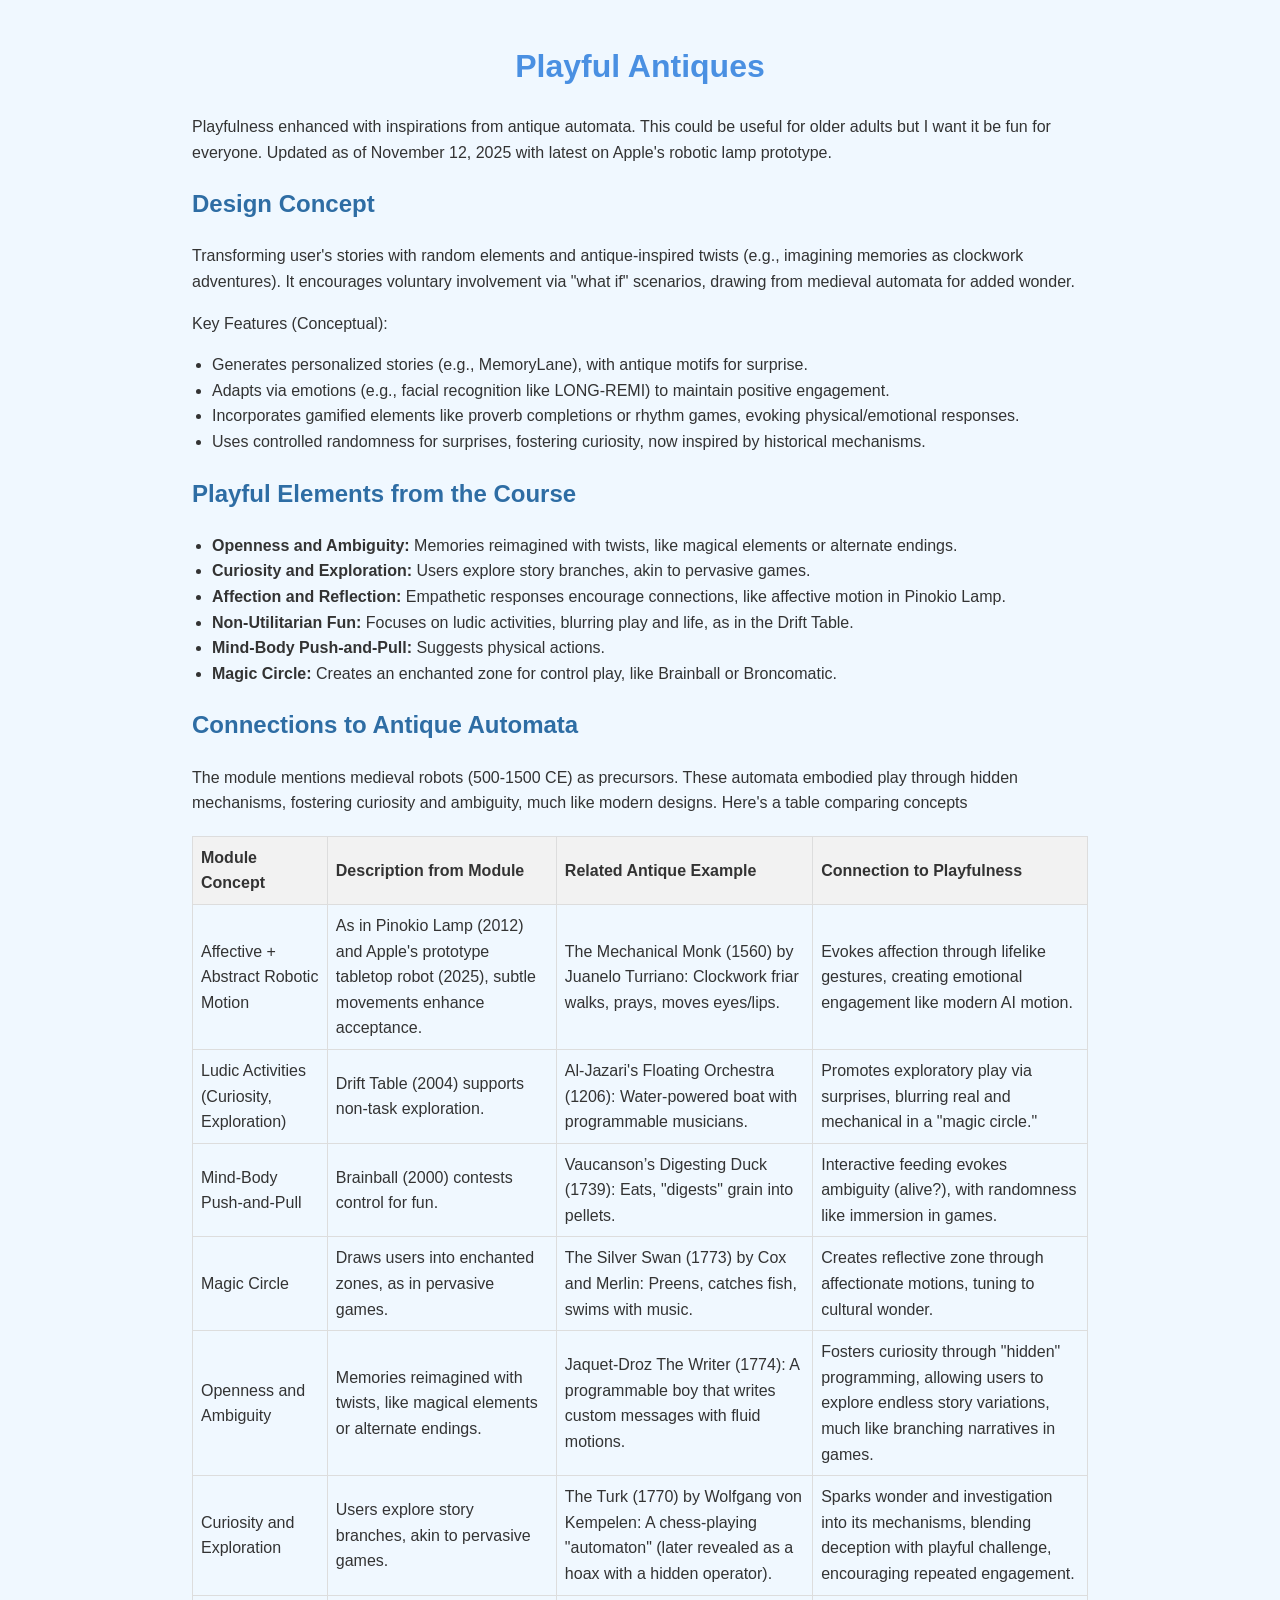
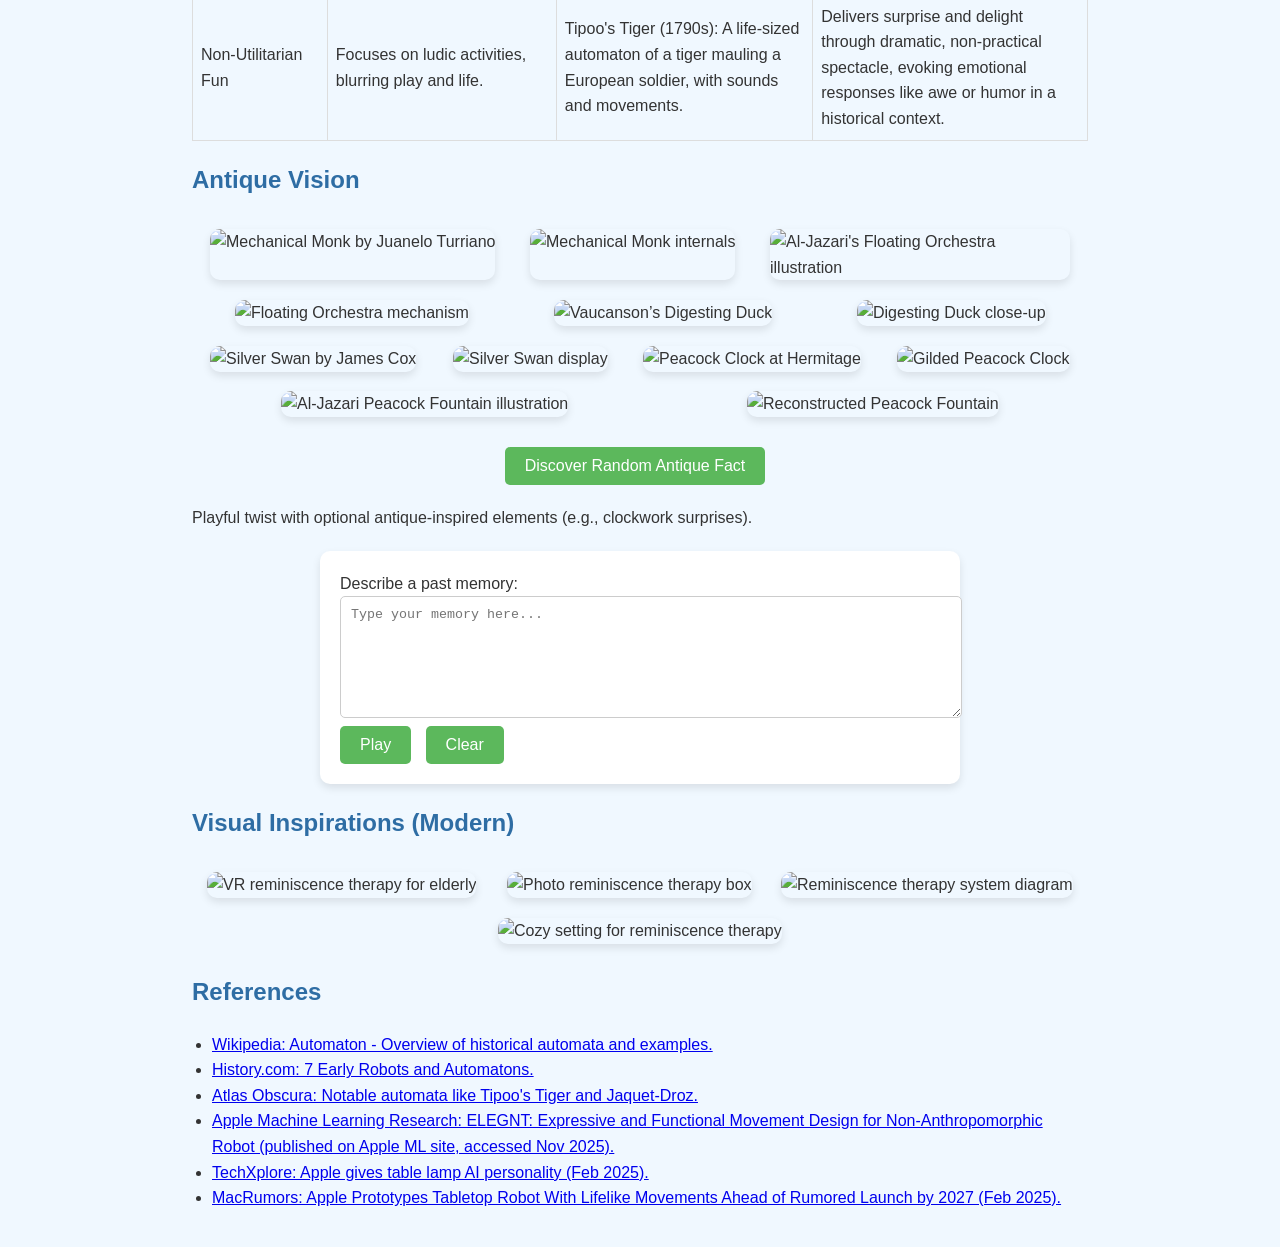
==== commit 442078d0: "Update play.html" ====
--- a/play.html
+++ b/play.html
@@ -264,7 +264,7 @@
 </head>
 <body>
     <h1>Playful Antiques</h1>
-    <p>Playfulness enhanced with inspirations from antique automata. This could be useful for older adults but I want it be fun for everyone. Updated as of November 2025 with latest on Apple's robotic lamp prototype.</p>
+    <p>Playfulness enhanced with inspirations from antique automata. This could be useful for older adults but I want it be fun for everyone. Updated as of November 12, 2025 with latest on Apple's robotic lamp prototype.</p>
   
     <h2>Design Concept</h2>
     <p>Transforming user's stories with random elements and antique-inspired twists (e.g., imagining memories as clockwork adventures). It encourages voluntary involvement via "what if" scenarios, drawing from medieval automata for added wonder.</p>
@@ -455,11 +455,18 @@
         }
         document.getElementById('fact-button').addEventListener('click', showRandomFact);
         // Gear click for random animation (e.g., shake page elements)
+        let gearClickCount = 0;
         function triggerRandomAnimation() {
             document.body.style.animation = 'shake 0.5s';
             setTimeout(() => { document.body.style.animation = ''; }, 500);
         }
-        document.getElementById('gear-element').addEventListener('click', triggerRandomAnimation);
+        document.getElementById('gear-element').addEventListener('click', () => {
+            gearClickCount++;
+            triggerRandomAnimation();
+            if (gearClickCount === 3) {
+                window.location.href = 'https://cxy2696.github.io/playfulness-design/';
+            }
+        });
         // Reminiscence generator
         function generatePlayfulReminiscence() {
             const memory = document.getElementById('memory').value.trim();
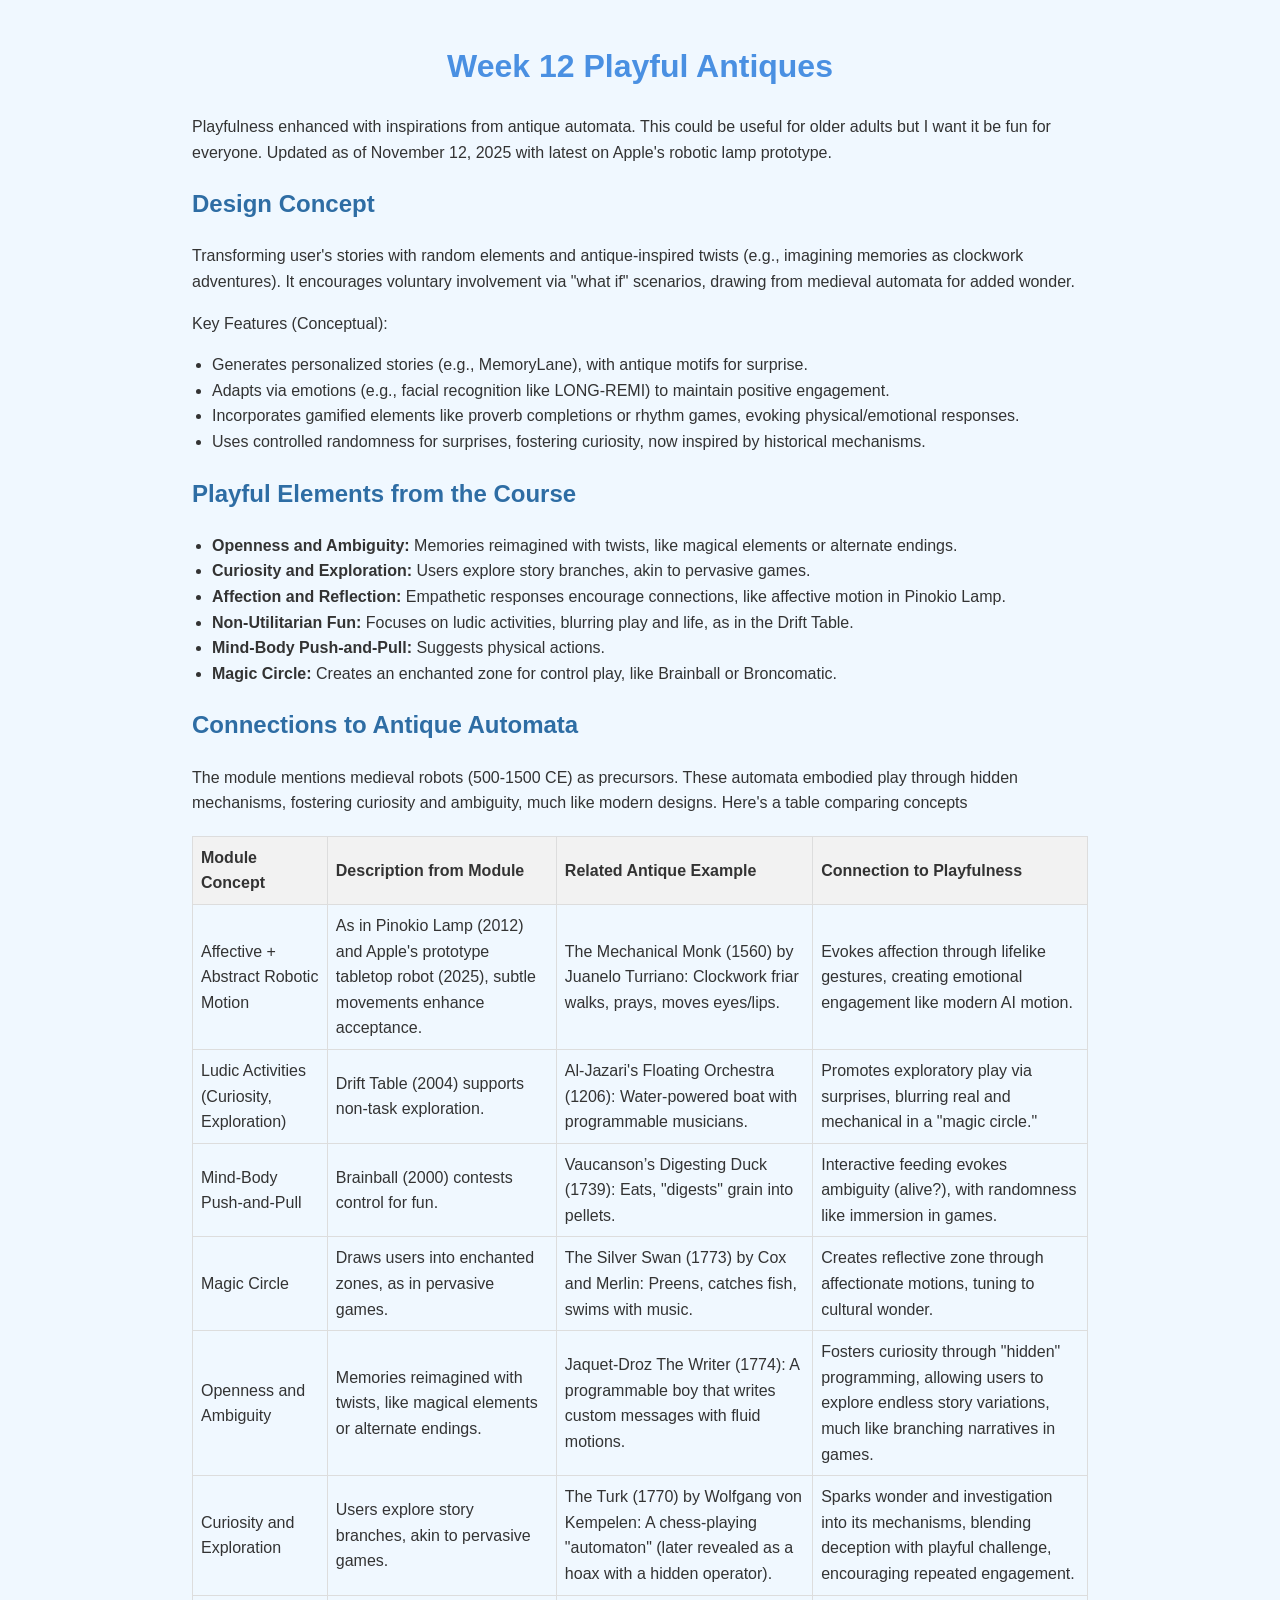
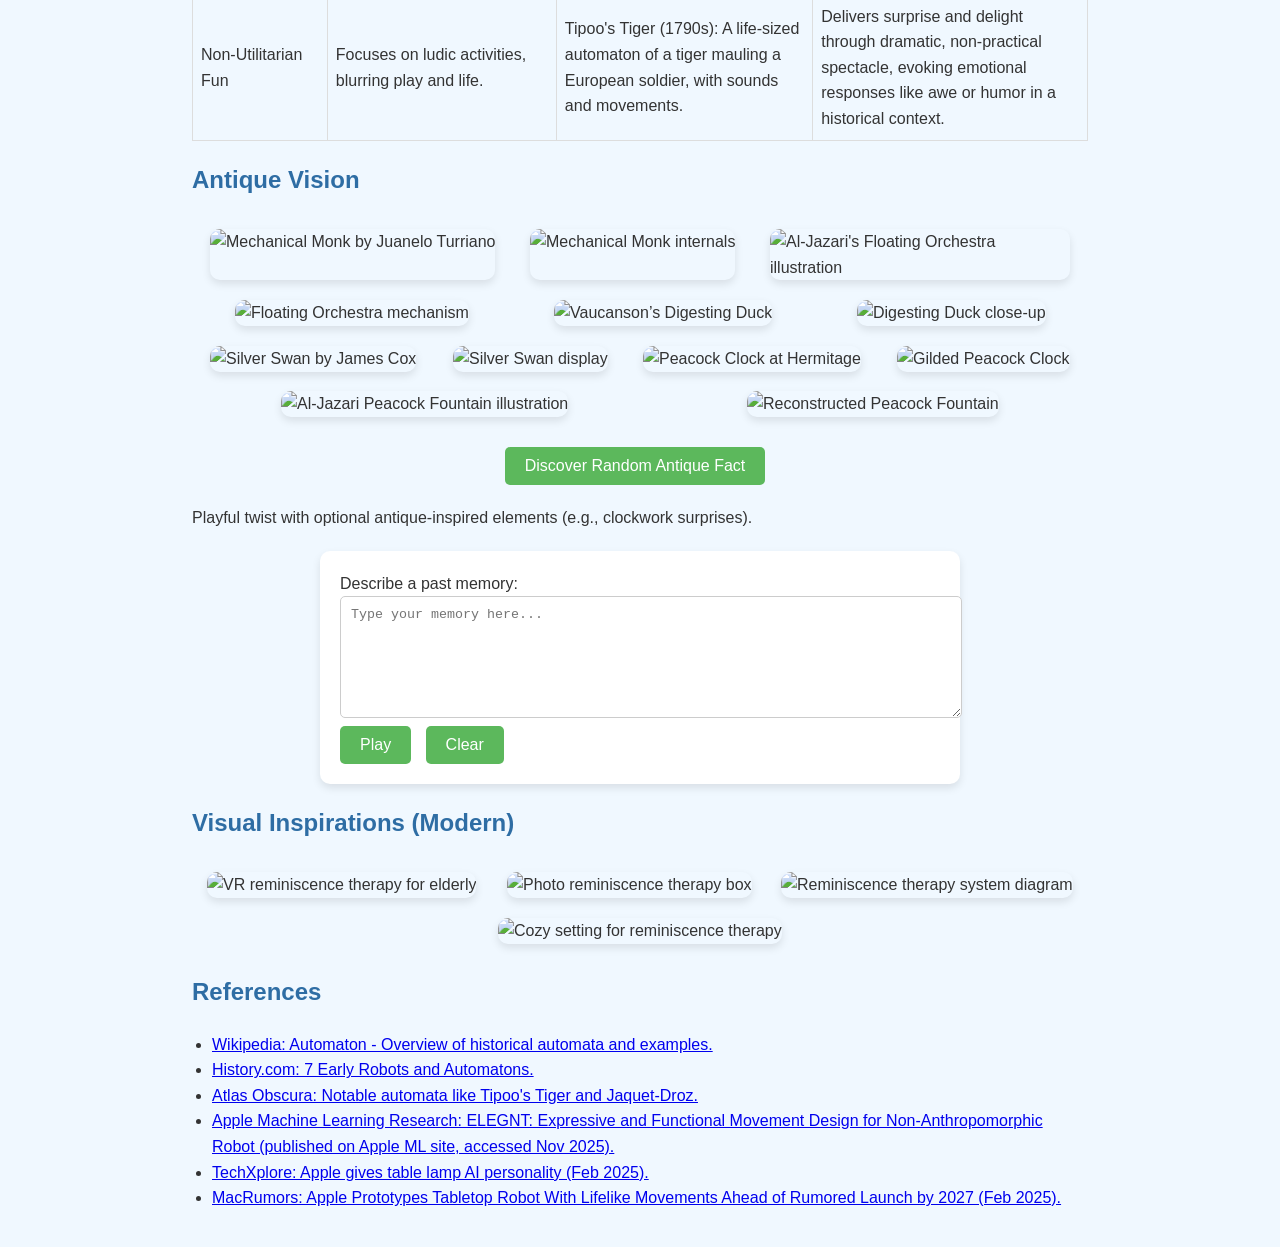
==== commit c40bb5ef: "Update play.html" ====
--- a/play.html
+++ b/play.html
@@ -263,7 +263,7 @@
     </style>
 </head>
 <body>
-    <h1>Playful Antiques</h1>
+    <h1>Week 12 Playful Antiques</h1>
     <p>Playfulness enhanced with inspirations from antique automata. This could be useful for older adults but I want it be fun for everyone. Updated as of November 12, 2025 with latest on Apple's robotic lamp prototype.</p>
   
     <h2>Design Concept</h2>
@@ -463,7 +463,7 @@
         document.getElementById('gear-element').addEventListener('click', () => {
             gearClickCount++;
             triggerRandomAnimation();
-            if (gearClickCount === 3) {
+            if (gearClickCount === 12) {
                 window.location.href = 'https://cxy2696.github.io/playfulness-design/';
             }
         });
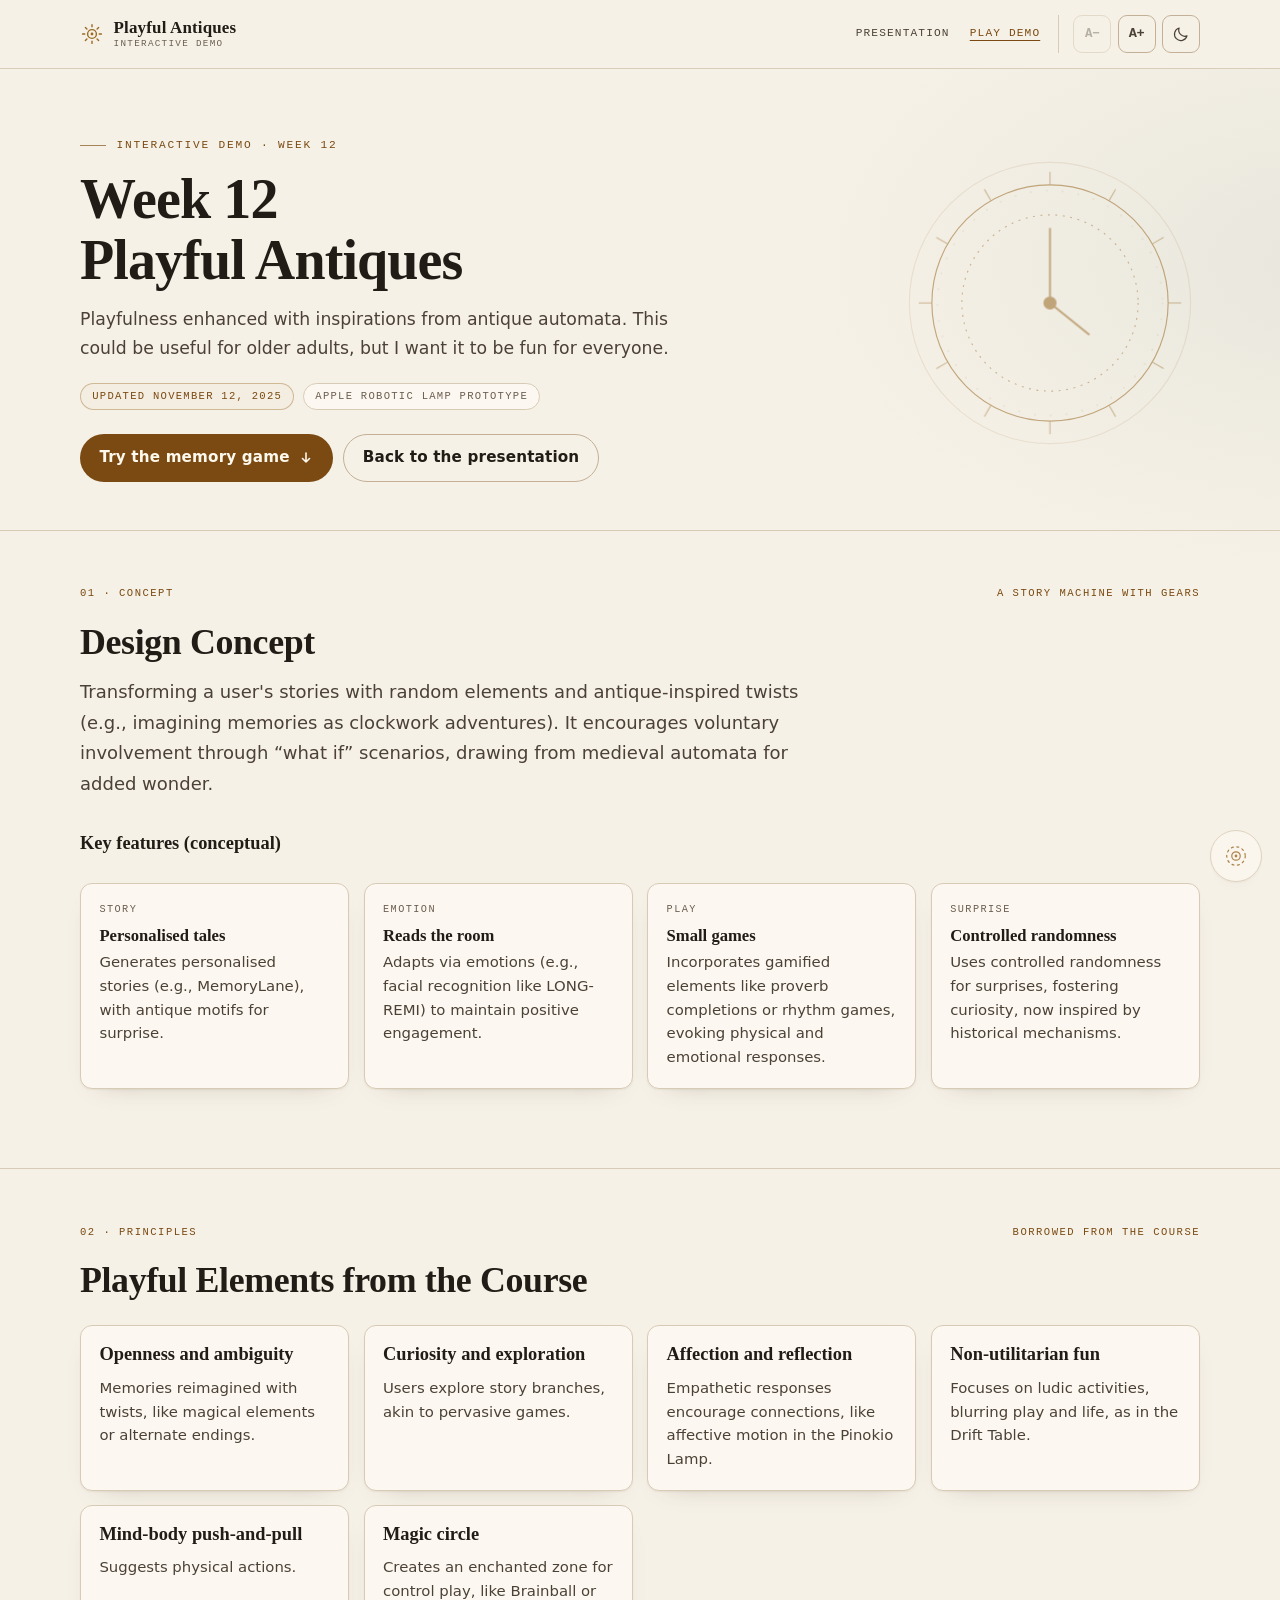
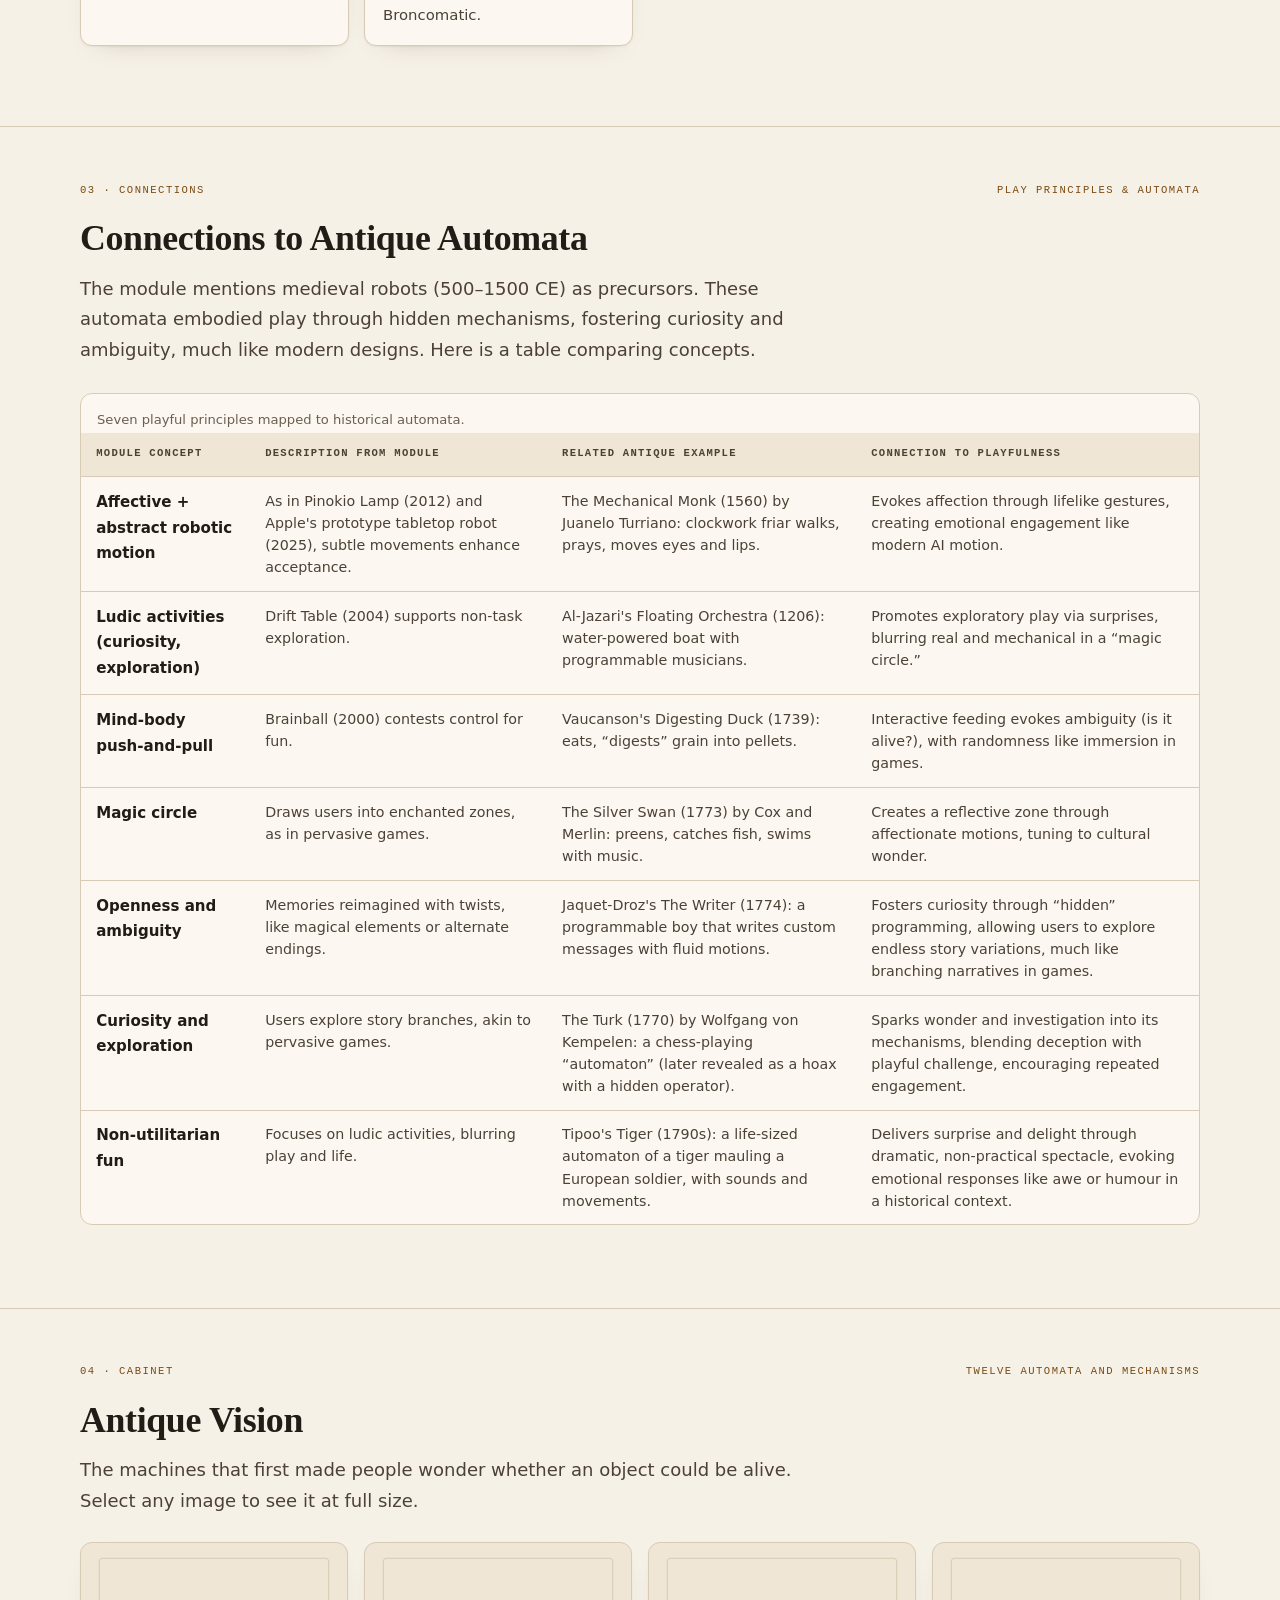
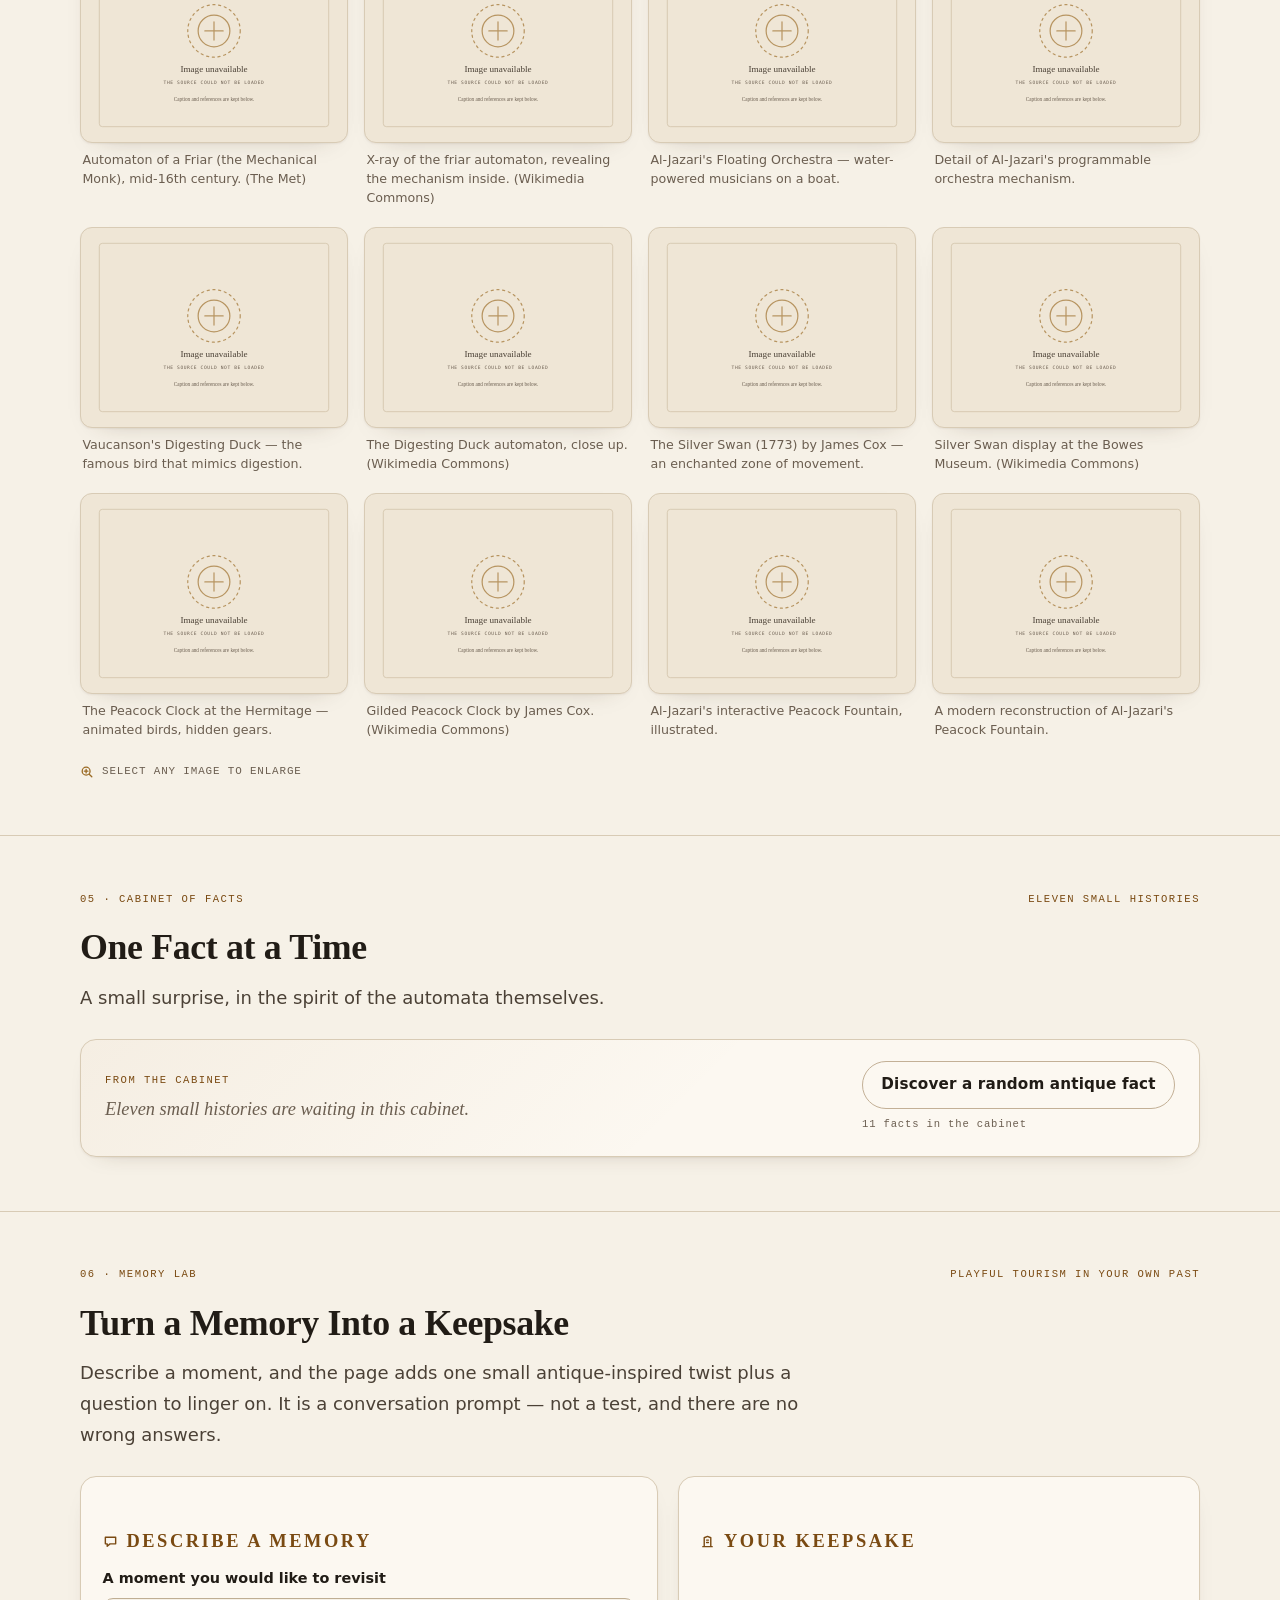
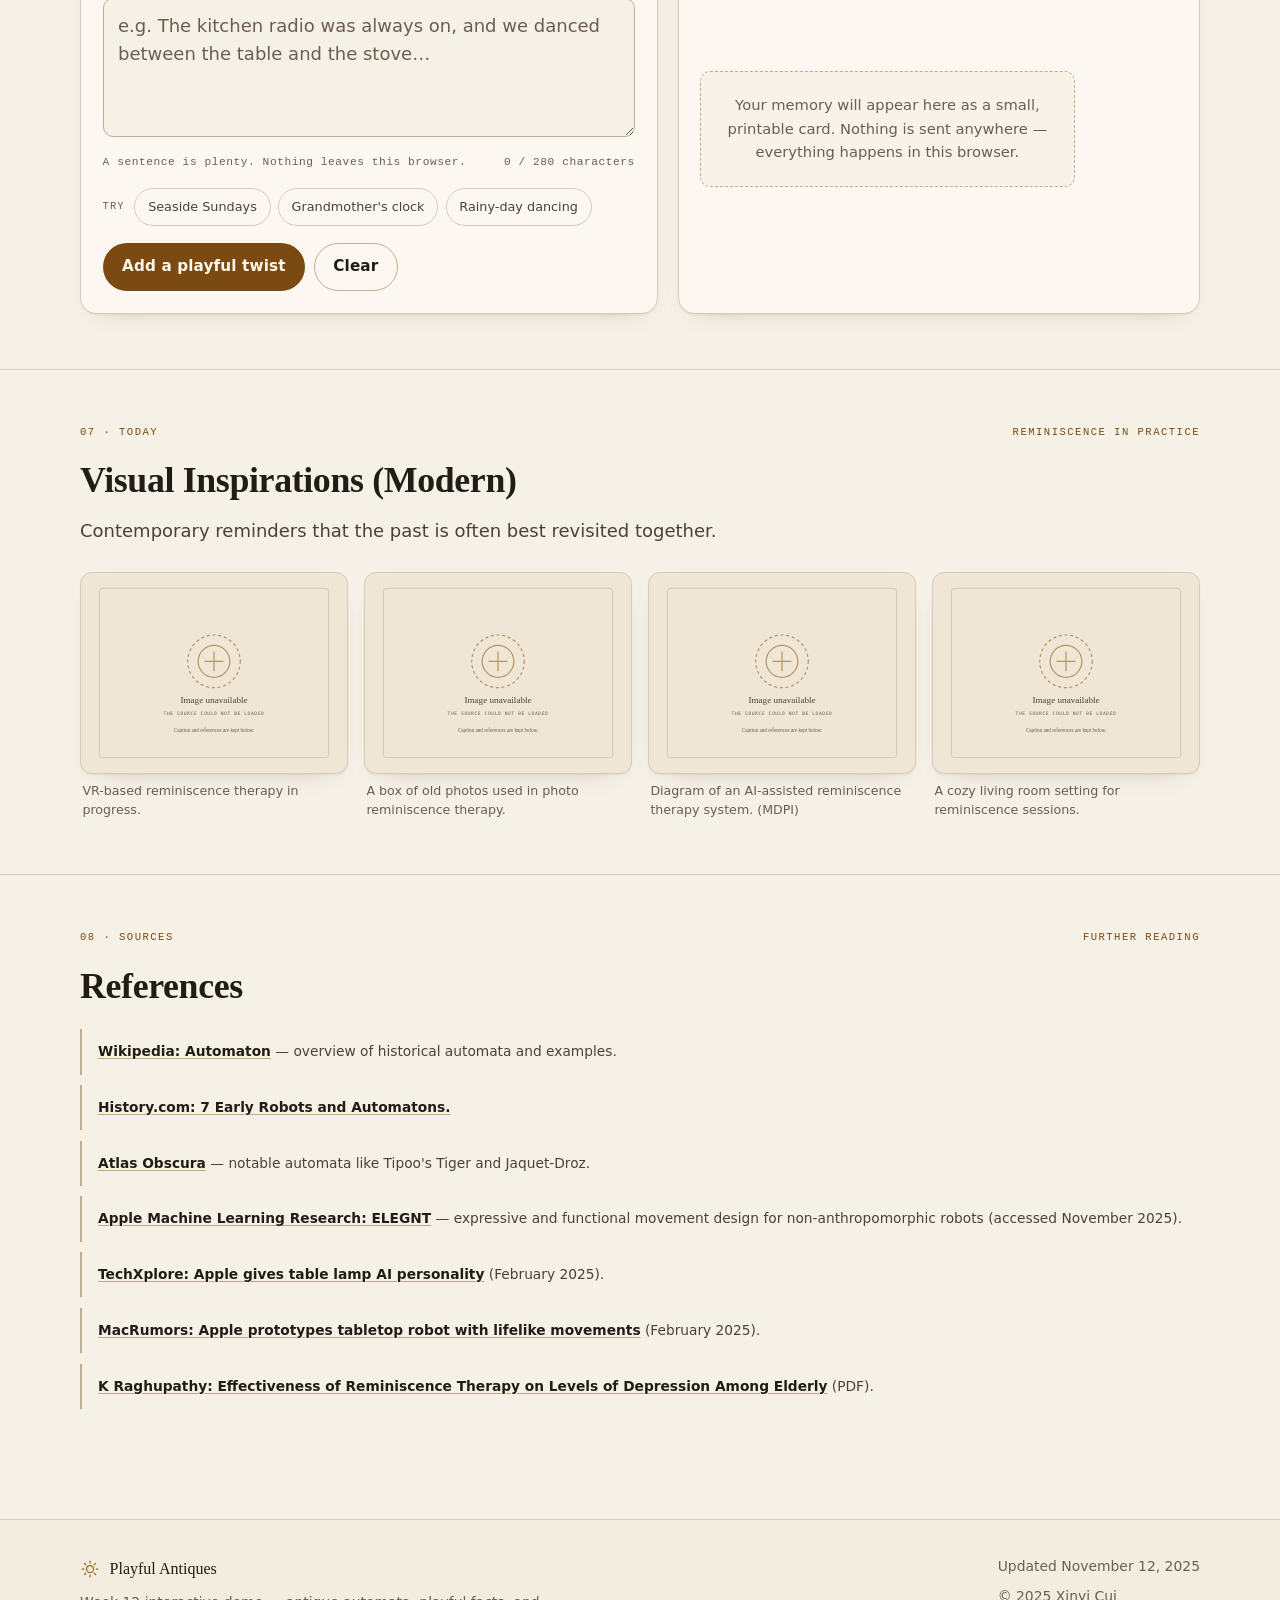
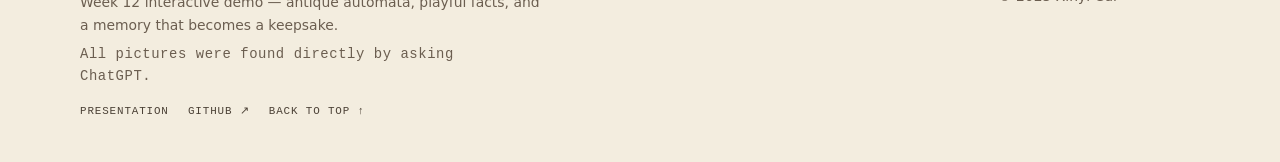
==== commit f83a10ab: "Refresh site: accessible responsive deck and interactive demo Rebuild both pages on a shared, depend" ====
--- a/play.html
+++ b/play.html
@@ -1,517 +1,613 @@
 <!DOCTYPE html>
 <html lang="en">
 <head>
-    <meta charset="UTF-8">
-    <meta name="viewport" content="width=device-width, initial-scale=1.0">
-    <title>Playful AI in Reminiscence: Inspired by Antiques</title>
-    <style>
-        body {
-            font-family: 'Arial', sans-serif;
-            background-color: #f0f8ff;
-            color: #333;
-            max-width: 70%;
-            margin: 0 auto;
-            padding: 20px;
-            line-height: 1.6;
-        }
-        @media (max-width: 768px) {
-            body {
-                padding: 10px;
-            }
-            .image-gallery img {
-                max-width: 100%;
-            }
-        }
-        h1 {
-            text-align: center;
-            color: #4a90e2;
-            animation: bounce 2s infinite, colorShift 5s infinite alternate;
-        }
-        @keyframes bounce {
-            0%, 20%, 50%, 80%, 100% { transform: translateY(0); }
-            40% { transform: translateY(-10px); }
-            60% { transform: translateY(-5px); }
-        }
-        @keyframes colorShift {
-            0% { color: #4a90e2; }
-            100% { color: #ff69b4; }
-        }
-        h2 {
-            color: #2e6da4;
-            position: relative;
-            animation: slideInLeft 1s ease-out;
-        }
-        @keyframes slideInLeft {
-            from { transform: translateX(-100%); opacity: 0; }
-            to { transform: translateX(0); opacity: 1; }
-        }
-        ul {
-            list-style-type: disc;
-            padding-left: 20px;
-        }
-        ul li {
-            opacity: 0;
-            animation: fadeInUp 0.5s forwards;
-        }
-        ul li:nth-child(1) { animation-delay: 0.2s; }
-        ul li:nth-child(2) { animation-delay: 0.4s; }
-        ul li:nth-child(3) { animation-delay: 0.6s; }
-        ul li:nth-child(4) { animation-delay: 0.8s; }
-        ul li:nth-child(5) { animation-delay: 1s; }
-        ul li:nth-child(6) { animation-delay: 1.2s; }
-        @keyframes fadeInUp {
-            from { transform: translateY(20px); opacity: 0; }
-            to { transform: translateY(0); opacity: 1; }
-        }
-        #input-section {
-            margin: 20px auto;
-            max-width: 600px;
-            background: #fff;
-            padding: 20px;
-            border-radius: 10px;
-            box-shadow: 0 4px 8px rgba(0,0,0,0.1);
-            animation: pulse 2s infinite;
-        }
-        @keyframes pulse {
-            0% { box-shadow: 0 4px 8px rgba(0,0,0,0.1); }
-            50% { box-shadow: 0 6px 12px rgba(74,144,226,0.5); }
-            100% { box-shadow: 0 4px 8px rgba(0,0,0,0.1); }
-        }
-        textarea {
-            width: 100%;
-            height: 100px;
-            padding: 10px;
-            border: 1px solid #ccc;
-            border-radius: 5px;
-            resize: vertical;
-            transition: border-color 0.3s;
-        }
-        textarea:focus {
-            border-color: #4a90e2;
-            outline: none;
-        }
-        button {
-            background-color: #5cb85c;
-            color: white;
-            border: none;
-            padding: 10px 20px;
-            border-radius: 5px;
-            cursor: pointer;
-            font-size: 16px;
-            transition: background 0.3s, transform 0.3s;
-            margin-right: 10px;
-        }
-        button:hover {
-            background-color: #4cae4c;
-            transform: scale(1.05) rotate(2deg);
-        }
-        #output {
-            margin: 20px auto;
-            max-width: 600px;
-            background: #dff0d8;
-            padding: 20px;
-            border-radius: 10px;
-            border: 1px solid #d6e9c6;
-            display: none;
-            animation: slideInRight 1s ease-out forwards;
-        }
-        @keyframes slideInRight {
-            from { transform: translateX(100%); opacity: 0; }
-            to { transform: translateX(0); opacity: 1; }
-        }
-        .image-gallery {
-            display: flex;
-            justify-content: space-around;
-            flex-wrap: wrap;
-            margin: 20px 0;
-        }
-        .image-gallery img {
-            max-width: 300px;
-            border-radius: 10px;
-            margin: 10px;
-            box-shadow: 0 4px 8px rgba(0,0,0,0.1);
-            transition: transform 0.3s, box-shadow 0.3s;
-            opacity: 0;
-            animation: fadeIn 1s forwards;
-            cursor: pointer;
-            will-change: transform;
-        }
-        .image-gallery img:nth-child(odd) {
-            animation-delay: 0.3s;
-        }
-        .image-gallery img:nth-child(even) {
-            animation-delay: 0.6s;
-        }
-        @keyframes fadeIn {
-            from { opacity: 0; transform: scale(0.9); }
-            to { opacity: 1; transform: scale(1); }
-        }
-        .image-gallery img:hover {
-            transform: scale(1.05) rotate(3deg);
-            box-shadow: 0 8px 16px rgba(0,0,0,0.2);
-        }
-        table {
-            width: 100%;
-            border-collapse: collapse;
-            margin: 20px 0;
-        }
-        th, td {
-            border: 1px solid #ddd;
-            padding: 8px;
-            text-align: left;
-            opacity: 0;
-            animation: fadeInUp 0.5s forwards;
-            transition: background-color 0.3s;
-        }
-        th {
-            background-color: #f2f2f2;
-        }
-        tr:nth-child(1) td { animation-delay: 0.2s; }
-        tr:nth-child(2) td { animation-delay: 0.4s; }
-        tr:nth-child(3) td { animation-delay: 0.6s; }
-        tr:nth-child(4) td { animation-delay: 0.8s; }
-        tr:hover {
-            background-color: #f0f8ff;
-            cursor: pointer;
-        }
-        /* Antique-inspired gear animation */
-        .gear {
-            position: fixed;
-            bottom: 20px;
-            right: 20px;
-            width: 50px;
-            height: 50px;
-            background: url('https://img.icons8.com/ios/50/000000/gear.png') no-repeat center/contain;
-            animation: rotateGear 5s linear infinite;
-            opacity: 0.5;
-            cursor: pointer;
-            transition: opacity 0.3s;
-        }
-        .gear:hover {
-            opacity: 1;
-        }
-        @keyframes rotateGear {
-            from { transform: rotate(0deg); }
-            to { transform: rotate(360deg); }
-        }
-        /* Modal styles */
-        .modal {
-            display: none;
-            position: fixed;
-            z-index: 1000;
-            left: 0;
-            top: 0;
-            width: 100%;
-            height: 100%;
-            overflow: auto;
-            background-color: rgba(0,0,0,0.8);
-            justify-content: center;
-            align-items: center;
-        }
-        .modal-content {
-            background-color: #fff;
-            padding: 20px;
-            border-radius: 10px;
-            text-align: center;
-            max-width: 80%;
-            animation: zoomIn 0.3s;
-        }
-        @keyframes zoomIn {
-            from { transform: scale(0); }
-            to { transform: scale(1); }
-        }
-        .modal img {
-            max-width: 100%;
-            border-radius: 10px;
-        }
-        .close {
-            position: absolute;
-            top: 15px;
-            right: 35px;
-            color: #fff;
-            font-size: 40px;
-            font-weight: bold;
-            cursor: pointer;
-        }
-        /* Random fact section */
-        #fact-section {
-            margin: 20px auto;
-            max-width: 600px;
-            text-align: center;
-        }
-        #random-fact {
-            background: #fffacd;
-            padding: 15px;
-            border-radius: 10px;
-            display: none;
-            animation: fadeIn 0.5s;
-        }
-        /* Shake animation for gear click */
-        @keyframes shake {
-            0% { transform: translate(1px, 1px) rotate(0deg); }
-            10% { transform: translate(-1px, -2px) rotate(-1deg); }
-            20% { transform: translate(-3px, 0px) rotate(1deg); }
-            30% { transform: translate(3px, 2px) rotate(0deg); }
-            40% { transform: translate(1px, -1px) rotate(1deg); }
-            50% { transform: translate(-1px, 2px) rotate(-1deg); }
-            60% { transform: translate(-3px, 1px) rotate(0deg); }
-            70% { transform: translate(3px, 1px) rotate(-1deg); }
-            80% { transform: translate(-1px, -1px) rotate(1deg); }
-            90% { transform: translate(1px, 2px) rotate(0deg); }
-            100% { transform: translate(1px, -2px) rotate(-1deg); }
-        }
-    </style>
+  <meta charset="UTF-8">
+  <meta name="viewport" content="width=device-width, initial-scale=1.0">
+  <title>Week 12 Playful Antiques — Interactive Demo</title>
+  <meta name="description" content="An interactive demo of playful antique automata for reminiscence: explore historical automatons, discover facts, and turn a memory into a small keepsake card.">
+  <meta name="author" content="Xinyi Cui">
+  <meta name="theme-color" content="#f6f1e7">
+  <meta name="color-scheme" content="light dark">
+  <link rel="canonical" href="https://cxy2696.github.io/playfulness-design/play.html">
+  <link rel="icon" href="assets/img/favicon.svg" type="image/svg+xml">
+
+  <meta property="og:type" content="website">
+  <meta property="og:title" content="Week 12 Playful Antiques — Interactive Demo">
+  <meta property="og:description" content="Historical automata, playful facts, and a memory that becomes a keepsake card.">
+  <meta property="og:url" content="https://cxy2696.github.io/playfulness-design/play.html">
+  <meta property="og:image" content="https://upload.wikimedia.org/wikipedia/commons/thumb/1/19/Silver_Swan.jpg/960px-Silver_Swan.jpg">
+  <meta name="twitter:card" content="summary_large_image">
+
+  <script>
+    (function () {
+      var root = document.documentElement;
+      var theme = null;
+      var size = null;
+      try {
+        theme = localStorage.getItem("pa-theme");
+        size = localStorage.getItem("pa-size");
+      } catch (error) {}
+      if (theme !== "light" && theme !== "dark") {
+        theme = window.matchMedia("(prefers-color-scheme: dark)").matches ? "dark" : "light";
+      }
+      root.setAttribute("data-theme", theme);
+      if (size) {
+        root.style.fontSize = size + "%";
+      }
+    })();
+  </script>
+
+  <link rel="stylesheet" href="assets/css/site.css">
+  <link rel="stylesheet" href="assets/css/play.css">
+  <script src="assets/js/app.js" defer></script>
+  <script src="assets/js/play.js" defer></script>
 </head>
 <body>
-    <h1>Week 12 Playful Antiques</h1>
-    <p>Playfulness enhanced with inspirations from antique automata. This could be useful for older adults but I want it be fun for everyone. Updated as of November 12, 2025 with latest on Apple's robotic lamp prototype.</p>
-  
-    <h2>Design Concept</h2>
-    <p>Transforming user's stories with random elements and antique-inspired twists (e.g., imagining memories as clockwork adventures). It encourages voluntary involvement via "what if" scenarios, drawing from medieval automata for added wonder.</p>
-    <p>Key Features (Conceptual):</p>
-    <ul>
-        <li>Generates personalized stories (e.g., MemoryLane), with antique motifs for surprise.</li>
-        <li>Adapts via emotions (e.g., facial recognition like LONG-REMI) to maintain positive engagement.</li>
-        <li>Incorporates gamified elements like proverb completions or rhythm games, evoking physical/emotional responses.</li>
-        <li>Uses controlled randomness for surprises, fostering curiosity, now inspired by historical mechanisms.</li>
-    </ul>
-  
-    <h2>Playful Elements from the Course</h2>
-    <ul>
-        <li><strong>Openness and Ambiguity:</strong> Memories reimagined with twists, like magical elements or alternate endings.</li>
-        <li><strong>Curiosity and Exploration:</strong> Users explore story branches, akin to pervasive games.</li>
-        <li><strong>Affection and Reflection:</strong> Empathetic responses encourage connections, like affective motion in Pinokio Lamp.</li>
-        <li><strong>Non-Utilitarian Fun:</strong> Focuses on ludic activities, blurring play and life, as in the Drift Table.</li>
-        <li><strong>Mind-Body Push-and-Pull:</strong> Suggests physical actions.</li>
-        <li><strong>Magic Circle:</strong> Creates an enchanted zone for control play, like Brainball or Broncomatic.</li>
-    </ul>
-  
-    <h2>Connections to Antique Automata</h2>
-    <p>The module mentions medieval robots (500-1500 CE) as precursors. These automata embodied play through hidden mechanisms, fostering curiosity and ambiguity, much like modern designs. Here's a table comparing concepts</p>
-  
-    <table id="antique-table">
-        <tr>
-            <th>Module Concept</th>
-            <th>Description from Module</th>
-            <th>Related Antique Example</th>
-            <th>Connection to Playfulness</th>
-        </tr>
-        <tr>
-            <td>Affective + Abstract Robotic Motion</td>
-            <td>As in Pinokio Lamp (2012) and Apple's prototype tabletop robot (2025), subtle movements enhance acceptance.</td>
-            <td>The Mechanical Monk (1560) by Juanelo Turriano: Clockwork friar walks, prays, moves eyes/lips.</td>
-            <td>Evokes affection through lifelike gestures, creating emotional engagement like modern AI motion.</td>
-        </tr>
-        <tr>
-            <td>Ludic Activities (Curiosity, Exploration)</td>
-            <td>Drift Table (2004) supports non-task exploration.</td>
-            <td>Al-Jazari's Floating Orchestra (1206): Water-powered boat with programmable musicians.</td>
-            <td>Promotes exploratory play via surprises, blurring real and mechanical in a "magic circle."</td>
-        </tr>
-        <tr>
-            <td>Mind-Body Push-and-Pull</td>
-            <td>Brainball (2000) contests control for fun.</td>
-            <td>Vaucanson’s Digesting Duck (1739): Eats, "digests" grain into pellets.</td>
-            <td>Interactive feeding evokes ambiguity (alive?), with randomness like immersion in games.</td>
-        </tr>
-        <tr>
-            <td>Magic Circle</td>
-            <td>Draws users into enchanted zones, as in pervasive games.</td>
-            <td>The Silver Swan (1773) by Cox and Merlin: Preens, catches fish, swims with music.</td>
-            <td>Creates reflective zone through affectionate motions, tuning to cultural wonder.</td>
-        </tr>
-        <tr>
-            <td>Openness and Ambiguity</td>
-            <td>Memories reimagined with twists, like magical elements or alternate endings.</td>
-            <td>Jaquet-Droz The Writer (1774): A programmable boy that writes custom messages with fluid motions.</td>
-            <td>Fosters curiosity through "hidden" programming, allowing users to explore endless story variations, much like branching narratives in games.</td>
-        </tr>
-        <tr>
-            <td>Curiosity and Exploration</td>
-            <td>Users explore story branches, akin to pervasive games.</td>
-            <td>The Turk (1770) by Wolfgang von Kempelen: A chess-playing "automaton" (later revealed as a hoax with a hidden operator).</td>
-            <td>Sparks wonder and investigation into its mechanisms, blending deception with playful challenge, encouraging repeated engagement.</td>
-        </tr>
-        <tr>
-            <td>Non-Utilitarian Fun</td>
-            <td>Focuses on ludic activities, blurring play and life.</td>
-            <td>Tipoo's Tiger (1790s): A life-sized automaton of a tiger mauling a European soldier, with sounds and movements.</td>
-            <td>Delivers surprise and delight through dramatic, non-practical spectacle, evoking emotional responses like awe or humor in a historical context.</td>
-        </tr>
-    </table>
-  
-    <h2>Antique Vision</h2>
-    <div class="image-gallery" id="antique-gallery">
-        <img src="https://i.ytimg.com/vi/jiVKnlXcDDg/maxresdefault.jpg" alt="Mechanical Monk by Juanelo Turriano" data-caption="A clockwork friar that simulates prayer, evoking affection through motion.">
-        <img src="https://blogger.googleusercontent.com/img/b/R29vZ2xl/AVvXsEh2rlIL58XRExZ6J8QUkzuDr4FF3WU-VCaoniCFrR_gbhwnFrn-H-7Rk05D2jivDe3jIq0PL7SfoPY1y1iOT8ofWpHVo_uHpI6PG9kzTwZXY_RkkdcHwlfvRTB2HM4v379VmW8gVJvpPNg/w1200-h630-p-k-no-nu/1560s-mechanical-monk.jpg" alt="Mechanical Monk internals" data-caption="Internal mechanisms of the Mechanical Monk, showcasing hidden ingenuity.">
-        <img src="https://historyofinformation.com/images/Screen_Shot_2020-09-12_at_10.28.46_AM_big.png" alt="Al-Jazari's Floating Orchestra illustration" data-caption="Illustration of water-powered musicians on a boat for entertainment.">
-        <img src="https://aljazaribook.com/wp-content/uploads/2019/08/musical-boat_mechanism_en.jpg" alt="Floating Orchestra mechanism" data-caption="Detailed mechanism of Al-Jazari's programmable orchestra.">
-        <img src="https://upload.wikimedia.org/wikipedia/commons/e/e0/Vaucanson_Automata.jpg" alt="Vaucanson’s Digesting Duck" data-caption="The famous duck that mimics digestion, blending ambiguity and interactivity.">
-        <img src="https://img.atlasobscura.com/trRJJiQtRDir1_tQdnlNBAMdkpXlaiVr7RKdzUHbh_c/rs:fill:300:200:1/g:ce/q:81/sm:1/scp:1/ar:1/aHR0cHM6Ly9hdGxh/cy1kZXYuczMuYW1h/em9uYXdzLmNvbS91/cGxvYWRzL2Fzc2V0/cy82OTVlNGI3ZTg4/M2I0NzEzOGFfZGln/ZXN0aW5nZHVjay5q/cGc.jpg" alt="Digesting Duck close-up" data-caption="Close-up of Vaucanson’s ingenious automaton.">
-        <img src="https://journals.openedition.org/artefact/docannexe/image/525/img-1.png" alt="Silver Swan by James Cox" data-caption="The elegant Silver Swan, creating an enchanted zone with its movements.">
-        <img src="https://www.bbc.co.uk/staticarchive/c6b98e4c739d838ea73870d7fa273b56b146b6ee" alt="Silver Swan display" data-caption="Display of the Silver Swan in action.">
-        <img src="https://hermitagemuseum.org/api/files/fshow?needlePath=%2Fapi%2Fspf%2FB3savLYZP4DODCKAD9NaryJ4wkwUaUtXutGe9XQOlWSoah10-cacH_TfEr7za2Wh.jpg%3Fw%3D1600%26h%3D1600" alt="Peacock Clock at Hermitage" data-caption="The lavish Peacock Clock with animated birds.">
-        <img src="https://upload.wikimedia.org/wikipedia/commons/thumb/d/d8/Die_vergoldete_Pfauenuhr_von_James_Cox.jpg/1200px-Die_vergoldete_Pfauenuhr_von_James_Cox.jpg" alt="Gilded Peacock Clock" data-caption="Gilded version of the Peacock Clock, full of surprise and delight.">
-        <img src="https://i0.wp.com/aljazaribook.com/wp-content/uploads/2015/03/basin-of-the-peacock-p151_cut.jpg?ssl=1" alt="Al-Jazari Peacock Fountain illustration" data-caption="Illustration of the interactive Peacock Fountain.">
-        <img src="https://www.middleeasteye.net/sites/default/files/styles/max_2600x2600/public/images-story/peacock_version_two.jpg.jpg?itok=_EfXK9q2" alt="Reconstructed Peacock Fountain" data-caption="Modern reconstruction of Al-Jazari's Peacock Fountain.">
+  <a class="skip-link" href="#main">Skip to content</a>
+
+  <header class="site-header">
+    <div class="wrap site-header__inner">
+      <a class="brand" href="index.html">
+        <svg class="brand__mark" viewBox="0 0 24 24" aria-hidden="true" fill="none" stroke="currentColor" stroke-width="1.4" stroke-linecap="round">
+          <circle cx="12" cy="12" r="4.4"/>
+          <path d="M12 2.6v2.2M12 19.2v2.2M2.6 12h2.2M19.2 12h2.2M5.4 5.4l1.5 1.5M17.1 17.1l1.5 1.5M18.6 5.4l-1.5 1.5M6.9 17.1l-1.5 1.5"/>
+          <circle cx="12" cy="12" r="1.4" fill="currentColor" stroke="none"/>
+        </svg>
+        <span class="brand__text">
+          <span class="brand__name">Playful Antiques</span>
+          <span class="brand__sub">Interactive demo</span>
+        </span>
+      </a>
+
+      <nav class="site-nav" aria-label="Main">
+        <a href="index.html">Presentation</a>
+        <a href="play.html" aria-current="page">Play demo</a>
+      </nav>
+
+      <div class="controls" role="group" aria-label="Display settings">
+        <button class="ctl ctl--size" type="button" data-size="down" aria-label="A− Decrease text size">A−</button>
+        <button class="ctl ctl--size" type="button" data-size="up" aria-label="A+ Increase text size">A+</button>
+        <button class="ctl" type="button" data-theme-toggle aria-pressed="false" aria-label="Switch to dark theme" title="Switch to dark theme">
+          <svg class="theme-icon theme-icon--moon" viewBox="0 0 24 24" aria-hidden="true" fill="none" stroke="currentColor" stroke-width="1.6" stroke-linecap="round" stroke-linejoin="round">
+            <path d="M20 14.5A8.2 8.2 0 0 1 9.5 4a8.5 8.5 0 1 0 10.5 10.5Z"/>
+          </svg>
+          <svg class="theme-icon theme-icon--sun" viewBox="0 0 24 24" aria-hidden="true" fill="none" stroke="currentColor" stroke-width="1.6" stroke-linecap="round">
+            <circle cx="12" cy="12" r="4.2"/>
+            <path d="M12 2.8v2M12 19.2v2M2.8 12h2M19.2 12h2M5.5 5.5l1.4 1.4M17.1 17.1l1.4 1.4M18.5 5.5l-1.4 1.4M6.9 17.1l-1.4 1.4"/>
+          </svg>
+        </button>
+      </div>
+
+      <p class="sr-only" role="status" aria-live="polite" data-size-status></p>
     </div>
-  
-    <div id="fact-section">
-        <button id="fact-button" aria-label="Discover a random antique fact">Discover Random Antique Fact</button>
-        <div id="random-fact"></div>
+  </header>
+
+  <main id="main">
+    <!-- Hero ------------------------------------------------------------- -->
+    <section class="page-hero" aria-labelledby="page-title">
+      <div class="wrap page-hero__grid">
+        <div>
+          <p class="eyebrow">Interactive demo · Week 12</p>
+          <h1 id="page-title">Week 12 Playful Antiques</h1>
+          <p class="page-hero__lede">Playfulness enhanced with inspirations from antique automata. This could be useful for older adults, but I want it to be fun for everyone.</p>
+          <p class="page-hero__meta">
+            <span class="chip chip--brass">Updated November 12, 2025</span>
+            <span class="chip">Apple robotic lamp prototype</span>
+          </p>
+          <div class="page-hero__actions">
+            <a class="btn" href="#playground">
+              Try the memory game
+              <svg viewBox="0 0 16 16" aria-hidden="true" fill="none" stroke="currentColor" stroke-width="1.6" stroke-linecap="round" stroke-linejoin="round"><path d="M8 3v9M4.5 8.5 8 12l3.5-3.5"/></svg>
+            </a>
+            <a class="btn btn--ghost" href="index.html">Back to the presentation</a>
+          </div>
+        </div>
+
+        <svg class="clockwork" viewBox="0 0 320 320" role="img" aria-label="Decorative drawing of a clockwork dial">
+          <g fill="none" stroke="currentColor" stroke-width="1.2">
+            <circle cx="160" cy="160" r="150" opacity="0.22"/>
+            <circle cx="160" cy="160" r="126"/>
+            <circle cx="160" cy="160" r="94" stroke-dasharray="2 6" opacity="0.8"/>
+            <g opacity="0.75">
+              <line x1="160" y1="20" x2="160" y2="34"/>
+              <line x1="160" y1="20" x2="160" y2="34" transform="rotate(30 160 160)"/>
+              <line x1="160" y1="20" x2="160" y2="34" transform="rotate(60 160 160)"/>
+              <line x1="160" y1="20" x2="160" y2="34" transform="rotate(90 160 160)"/>
+              <line x1="160" y1="20" x2="160" y2="34" transform="rotate(120 160 160)"/>
+              <line x1="160" y1="20" x2="160" y2="34" transform="rotate(150 160 160)"/>
+              <line x1="160" y1="20" x2="160" y2="34" transform="rotate(180 160 160)"/>
+              <line x1="160" y1="20" x2="160" y2="34" transform="rotate(210 160 160)"/>
+              <line x1="160" y1="20" x2="160" y2="34" transform="rotate(240 160 160)"/>
+              <line x1="160" y1="20" x2="160" y2="34" transform="rotate(270 160 160)"/>
+              <line x1="160" y1="20" x2="160" y2="34" transform="rotate(300 160 160)"/>
+              <line x1="160" y1="20" x2="160" y2="34" transform="rotate(330 160 160)"/>
+            </g>
+            <path d="M160 160V80" stroke-width="2"/>
+            <path d="M160 160l42 34" stroke-width="2"/>
+            <circle cx="160" cy="160" r="7" fill="currentColor" stroke="none"/>
+            <circle cx="160" cy="160" r="120" stroke-dasharray="1 16" opacity="0.5"/>
+          </g>
+        </svg>
+      </div>
+    </section>
+
+    <!-- Design concept --------------------------------------------------- -->
+    <section class="section" id="concept" aria-labelledby="concept-title">
+      <div class="wrap">
+        <div class="section__head">
+          <span class="kicker">01 · Concept</span>
+          <span class="kicker">A story machine with gears</span>
+        </div>
+        <h2 id="concept-title">Design Concept</h2>
+        <p class="section__lede">Transforming a user's stories with random elements and antique-inspired twists (e.g., imagining memories as clockwork adventures). It encourages voluntary involvement through &ldquo;what if&rdquo; scenarios, drawing from medieval automata for added wonder.</p>
+
+        <h3>Key features (conceptual)</h3>
+        <div class="card-grid">
+          <div class="card">
+            <span class="card__tag">Story</span>
+            <h4>Personalised tales</h4>
+            <p>Generates personalised stories (e.g., MemoryLane), with antique motifs for surprise.</p>
+          </div>
+          <div class="card">
+            <span class="card__tag">Emotion</span>
+            <h4>Reads the room</h4>
+            <p>Adapts via emotions (e.g., facial recognition like LONG-REMI) to maintain positive engagement.</p>
+          </div>
+          <div class="card">
+            <span class="card__tag">Play</span>
+            <h4>Small games</h4>
+            <p>Incorporates gamified elements like proverb completions or rhythm games, evoking physical and emotional responses.</p>
+          </div>
+          <div class="card">
+            <span class="card__tag">Surprise</span>
+            <h4>Controlled randomness</h4>
+            <p>Uses controlled randomness for surprises, fostering curiosity, now inspired by historical mechanisms.</p>
+          </div>
+        </div>
+      </div>
+    </section>
+
+    <!-- Playful elements ------------------------------------------------- -->
+    <section class="section" id="elements" aria-labelledby="elements-title">
+      <div class="wrap">
+        <div class="section__head">
+          <span class="kicker">02 · Principles</span>
+          <span class="kicker">Borrowed from the course</span>
+        </div>
+        <h2 id="elements-title">Playful Elements from the Course</h2>
+
+        <div class="card-grid">
+          <div class="card">
+            <h3>Openness and ambiguity</h3>
+            <p>Memories reimagined with twists, like magical elements or alternate endings.</p>
+          </div>
+          <div class="card">
+            <h3>Curiosity and exploration</h3>
+            <p>Users explore story branches, akin to pervasive games.</p>
+          </div>
+          <div class="card">
+            <h3>Affection and reflection</h3>
+            <p>Empathetic responses encourage connections, like affective motion in the Pinokio Lamp.</p>
+          </div>
+          <div class="card">
+            <h3>Non-utilitarian fun</h3>
+            <p>Focuses on ludic activities, blurring play and life, as in the Drift Table.</p>
+          </div>
+          <div class="card">
+            <h3>Mind-body push-and-pull</h3>
+            <p>Suggests physical actions.</p>
+          </div>
+          <div class="card">
+            <h3>Magic circle</h3>
+            <p>Creates an enchanted zone for control play, like Brainball or Broncomatic.</p>
+          </div>
+        </div>
+      </div>
+    </section>
+
+    <!-- Connections ------------------------------------------------------ -->
+    <section class="section" id="connections" aria-labelledby="connections-title">
+      <div class="wrap">
+        <div class="section__head">
+          <span class="kicker">03 · Connections</span>
+          <span class="kicker">Play principles &amp; automata</span>
+        </div>
+        <h2 id="connections-title">Connections to Antique Automata</h2>
+        <p class="section__lede">The module mentions medieval robots (500&ndash;1500&nbsp;CE) as precursors. These automata embodied play through hidden mechanisms, fostering curiosity and ambiguity, much like modern designs. Here is a table comparing concepts.</p>
+
+        <div class="table-wrap table-wrap--wide">
+          <table>
+            <caption>Seven playful principles mapped to historical automata.</caption>
+            <thead>
+              <tr>
+                <th scope="col">Module concept</th>
+                <th scope="col">Description from module</th>
+                <th scope="col">Related antique example</th>
+                <th scope="col">Connection to playfulness</th>
+              </tr>
+            </thead>
+            <tbody>
+              <tr>
+                <th scope="row">Affective + abstract robotic motion</th>
+                <td data-label="From the module">As in Pinokio Lamp (2012) and Apple's prototype tabletop robot (2025), subtle movements enhance acceptance.</td>
+                <td data-label="Antique example">The Mechanical Monk (1560) by Juanelo Turriano: clockwork friar walks, prays, moves eyes and lips.</td>
+                <td data-label="Connection">Evokes affection through lifelike gestures, creating emotional engagement like modern AI motion.</td>
+              </tr>
+              <tr>
+                <th scope="row">Ludic activities (curiosity, exploration)</th>
+                <td data-label="From the module">Drift Table (2004) supports non-task exploration.</td>
+                <td data-label="Antique example">Al-Jazari's Floating Orchestra (1206): water-powered boat with programmable musicians.</td>
+                <td data-label="Connection">Promotes exploratory play via surprises, blurring real and mechanical in a &ldquo;magic circle.&rdquo;</td>
+              </tr>
+              <tr>
+                <th scope="row">Mind-body push-and-pull</th>
+                <td data-label="From the module">Brainball (2000) contests control for fun.</td>
+                <td data-label="Antique example">Vaucanson's Digesting Duck (1739): eats, &ldquo;digests&rdquo; grain into pellets.</td>
+                <td data-label="Connection">Interactive feeding evokes ambiguity (is it alive?), with randomness like immersion in games.</td>
+              </tr>
+              <tr>
+                <th scope="row">Magic circle</th>
+                <td data-label="From the module">Draws users into enchanted zones, as in pervasive games.</td>
+                <td data-label="Antique example">The Silver Swan (1773) by Cox and Merlin: preens, catches fish, swims with music.</td>
+                <td data-label="Connection">Creates a reflective zone through affectionate motions, tuning to cultural wonder.</td>
+              </tr>
+              <tr>
+                <th scope="row">Openness and ambiguity</th>
+                <td data-label="From the module">Memories reimagined with twists, like magical elements or alternate endings.</td>
+                <td data-label="Antique example">Jaquet-Droz's The Writer (1774): a programmable boy that writes custom messages with fluid motions.</td>
+                <td data-label="Connection">Fosters curiosity through &ldquo;hidden&rdquo; programming, allowing users to explore endless story variations, much like branching narratives in games.</td>
+              </tr>
+              <tr>
+                <th scope="row">Curiosity and exploration</th>
+                <td data-label="From the module">Users explore story branches, akin to pervasive games.</td>
+                <td data-label="Antique example">The Turk (1770) by Wolfgang von Kempelen: a chess-playing &ldquo;automaton&rdquo; (later revealed as a hoax with a hidden operator).</td>
+                <td data-label="Connection">Sparks wonder and investigation into its mechanisms, blending deception with playful challenge, encouraging repeated engagement.</td>
+              </tr>
+              <tr>
+                <th scope="row">Non-utilitarian fun</th>
+                <td data-label="From the module">Focuses on ludic activities, blurring play and life.</td>
+                <td data-label="Antique example">Tipoo's Tiger (1790s): a life-sized automaton of a tiger mauling a European soldier, with sounds and movements.</td>
+                <td data-label="Connection">Delivers surprise and delight through dramatic, non-practical spectacle, evoking emotional responses like awe or humour in a historical context.</td>
+              </tr>
+            </tbody>
+          </table>
+        </div>
+      </div>
+    </section>
+
+    <!-- Antique vision --------------------------------------------------- -->
+    <section class="section" id="vision" aria-labelledby="vision-title">
+      <div class="wrap">
+        <div class="section__head">
+          <span class="kicker">04 · Cabinet</span>
+          <span class="kicker">Twelve automata and mechanisms</span>
+        </div>
+        <h2 id="vision-title">Antique Vision</h2>
+        <p class="section__lede">The machines that first made people wonder whether an object could be alive. Select any image to see it at full size.</p>
+
+        <ul class="gallery">
+          <li>
+            <figure class="gallery__item">
+              <a class="shot" href="https://upload.wikimedia.org/wikipedia/commons/thumb/3/3e/Automaton_of_a_Friar%2C_mid-16th_century_-_Metropolitan_Museum_of_Art%2C_New_York_City.jpg/960px-Automaton_of_a_Friar%2C_mid-16th_century_-_Metropolitan_Museum_of_Art%2C_New_York_City.jpg" data-lightbox data-caption="The Automaton of a Friar, mid-16th century: a wooden clockwork monk that walks, prays, and moves its eyes and lips." aria-label="Enlarge image: Automaton of a Friar, the Mechanical Monk">
+                <img src="https://upload.wikimedia.org/wikipedia/commons/thumb/3/3e/Automaton_of_a_Friar%2C_mid-16th_century_-_Metropolitan_Museum_of_Art%2C_New_York_City.jpg/960px-Automaton_of_a_Friar%2C_mid-16th_century_-_Metropolitan_Museum_of_Art%2C_New_York_City.jpg" alt="The Automaton of a Friar, a wooden clockwork monk with its mechanism visible at the base" width="960" height="1351" loading="lazy" decoding="async" data-fallback>
+              </a>
+              <figcaption>Automaton of a Friar (the Mechanical Monk), mid-16th century. (The Met)</figcaption>
+            </figure>
+          </li>
+          <li>
+            <figure class="gallery__item">
+              <a class="shot" href="https://upload.wikimedia.org/wikipedia/commons/thumb/8/8a/Automaton_of_a_Friar_10.jpg/960px-Automaton_of_a_Friar_10.jpg" data-lightbox data-caption="An X-ray of the friar automaton, revealing the clockwork mechanism hidden inside." aria-label="Enlarge image: X-ray of the friar automaton">
+                <img src="https://upload.wikimedia.org/wikipedia/commons/thumb/8/8a/Automaton_of_a_Friar_10.jpg/960px-Automaton_of_a_Friar_10.jpg" alt="X-ray image revealing the clockwork mechanism inside the friar automaton" width="960" height="1292" loading="lazy" decoding="async" data-fallback>
+              </a>
+              <figcaption>X-ray of the friar automaton, revealing the mechanism inside. (Wikimedia Commons)</figcaption>
+            </figure>
+          </li>
+          <li>
+            <figure class="gallery__item">
+              <a class="shot" href="https://historyofinformation.com/images/Screen_Shot_2020-09-12_at_10.28.46_AM_big.png" data-lightbox data-caption="Illustration of water-powered musicians on a boat for entertainment." aria-label="Enlarge image: Al-Jazari's Floating Orchestra illustration">
+                <img src="https://historyofinformation.com/images/Screen_Shot_2020-09-12_at_10.28.46_AM_big.png" alt="Al-Jazari's Floating Orchestra illustration" width="777" height="580" loading="lazy" decoding="async" data-fallback>
+              </a>
+              <figcaption>Al-Jazari's Floating Orchestra &mdash; water-powered musicians on a boat.</figcaption>
+            </figure>
+          </li>
+          <li>
+            <figure class="gallery__item">
+              <a class="shot" href="https://aljazaribook.com/wp-content/uploads/2019/08/musical-boat_mechanism_en.jpg" data-lightbox data-caption="Detailed mechanism of Al-Jazari's programmable orchestra." aria-label="Enlarge image: Floating Orchestra mechanism">
+                <img src="https://aljazaribook.com/wp-content/uploads/2019/08/musical-boat_mechanism_en.jpg" alt="Floating Orchestra mechanism" width="491" height="407" loading="lazy" decoding="async" data-fallback>
+              </a>
+              <figcaption>Detail of Al-Jazari's programmable orchestra mechanism.</figcaption>
+            </figure>
+          </li>
+          <li>
+            <figure class="gallery__item">
+              <a class="shot" href="https://upload.wikimedia.org/wikipedia/commons/e/e0/Vaucanson_Automata.jpg" data-lightbox data-caption="The famous duck that mimics digestion, blending ambiguity and interactivity." aria-label="Enlarge image: Vaucanson's Digesting Duck">
+                <img src="https://upload.wikimedia.org/wikipedia/commons/e/e0/Vaucanson_Automata.jpg" alt="Vaucanson's Digesting Duck" width="509" height="280" loading="lazy" decoding="async" data-fallback>
+              </a>
+              <figcaption>Vaucanson's Digesting Duck &mdash; the famous bird that mimics digestion.</figcaption>
+            </figure>
+          </li>
+          <li>
+            <figure class="gallery__item">
+              <a class="shot" href="https://upload.wikimedia.org/wikipedia/commons/8/8f/Digesting_Duck.jpg" data-lightbox data-caption="Vaucanson's Digesting Duck automaton, photographed at the museum." aria-label="Enlarge image: The Digesting Duck automaton">
+                <img src="https://upload.wikimedia.org/wikipedia/commons/8/8f/Digesting_Duck.jpg" alt="The Digesting Duck automaton by Jacques de Vaucanson" width="940" height="935" loading="lazy" decoding="async" data-fallback>
+              </a>
+              <figcaption>The Digesting Duck automaton, close up. (Wikimedia Commons)</figcaption>
+            </figure>
+          </li>
+          <li>
+            <figure class="gallery__item">
+              <a class="shot" href="https://journals.openedition.org/artefact/docannexe/image/525/img-1.png" data-lightbox data-caption="The elegant Silver Swan, creating an enchanted zone with its movements." aria-label="Enlarge image: The Silver Swan by James Cox">
+                <img src="https://journals.openedition.org/artefact/docannexe/image/525/img-1.png" alt="The Silver Swan by James Cox" width="800" height="508" loading="lazy" decoding="async" data-fallback>
+              </a>
+              <figcaption>The Silver Swan (1773) by James Cox &mdash; an enchanted zone of movement.</figcaption>
+            </figure>
+          </li>
+          <li>
+            <figure class="gallery__item">
+              <a class="shot" href="https://upload.wikimedia.org/wikipedia/commons/thumb/1/19/Silver_Swan.jpg/960px-Silver_Swan.jpg" data-lightbox data-caption="Display of the Silver Swan in action at the Bowes Museum." aria-label="Enlarge image: Silver Swan display at the Bowes Museum">
+                <img src="https://upload.wikimedia.org/wikipedia/commons/thumb/1/19/Silver_Swan.jpg/960px-Silver_Swan.jpg" alt="Silver Swan display at the Bowes Museum" width="960" height="720" loading="lazy" decoding="async" data-fallback>
+              </a>
+              <figcaption>Silver Swan display at the Bowes Museum. (Wikimedia Commons)</figcaption>
+            </figure>
+          </li>
+          <li>
+            <figure class="gallery__item">
+              <a class="shot" href="https://hermitagemuseum.org/api/files/fshow?needlePath=%2Fapi%2Fspf%2FB3savLYZP4DODCKAD9NaryJ4wkwUaUtXutGe9XQOlWSoah10-cacH_TfEr7za2Wh.jpg%3Fw%3D1600%26h%3D1600" data-lightbox data-caption="The lavish Peacock Clock with animated birds at the Hermitage." aria-label="Enlarge image: Peacock Clock at the Hermitage">
+                <img src="https://hermitagemuseum.org/api/files/fshow?needlePath=%2Fapi%2Fspf%2FB3savLYZP4DODCKAD9NaryJ4wkwUaUtXutGe9XQOlWSoah10-cacH_TfEr7za2Wh.jpg%3Fw%3D1600%26h%3D1600" alt="Peacock Clock at the Hermitage" width="1600" height="1303" loading="lazy" decoding="async" data-fallback>
+              </a>
+              <figcaption>The Peacock Clock at the Hermitage &mdash; animated birds, hidden gears.</figcaption>
+            </figure>
+          </li>
+          <li>
+            <figure class="gallery__item">
+              <a class="shot" href="https://upload.wikimedia.org/wikipedia/commons/thumb/d/d8/Die_vergoldete_Pfauenuhr_von_James_Cox.jpg/960px-Die_vergoldete_Pfauenuhr_von_James_Cox.jpg" data-lightbox data-caption="Gilded version of the Peacock Clock, full of surprise and delight." aria-label="Enlarge image: Gilded Peacock Clock by James Cox">
+                <img src="https://upload.wikimedia.org/wikipedia/commons/thumb/d/d8/Die_vergoldete_Pfauenuhr_von_James_Cox.jpg/960px-Die_vergoldete_Pfauenuhr_von_James_Cox.jpg" alt="Gilded Peacock Clock by James Cox" width="960" height="720" loading="lazy" decoding="async" data-fallback>
+              </a>
+              <figcaption>Gilded Peacock Clock by James Cox. (Wikimedia Commons)</figcaption>
+            </figure>
+          </li>
+          <li>
+            <figure class="gallery__item">
+              <a class="shot" href="https://i0.wp.com/aljazaribook.com/wp-content/uploads/2015/03/basin-of-the-peacock-p151_cut.jpg?ssl=1" data-lightbox data-caption="Illustration of the interactive Peacock Fountain." aria-label="Enlarge image: Al-Jazari Peacock Fountain illustration">
+                <img src="https://i0.wp.com/aljazaribook.com/wp-content/uploads/2015/03/basin-of-the-peacock-p151_cut.jpg?ssl=1" alt="Al-Jazari Peacock Fountain illustration" width="454" height="370" loading="lazy" decoding="async" data-fallback>
+              </a>
+              <figcaption>Al-Jazari's interactive Peacock Fountain, illustrated.</figcaption>
+            </figure>
+          </li>
+          <li>
+            <figure class="gallery__item">
+              <a class="shot" href="https://www.middleeasteye.net/sites/default/files/styles/max_2600x2600/public/images-story/peacock_version_two.jpg.jpg?itok=_EfXK9q2" data-lightbox data-caption="Modern reconstruction of Al-Jazari's Peacock Fountain." aria-label="Enlarge image: Reconstructed Peacock Fountain">
+                <img src="https://www.middleeasteye.net/sites/default/files/styles/max_2600x2600/public/images-story/peacock_version_two.jpg.jpg?itok=_EfXK9q2" alt="Reconstructed Peacock Fountain" width="2600" height="1734" loading="lazy" decoding="async" data-fallback>
+              </a>
+              <figcaption>A modern reconstruction of Al-Jazari's Peacock Fountain.</figcaption>
+            </figure>
+          </li>
+        </ul>
+
+        <p class="click-hint">
+          <svg viewBox="0 0 16 16" aria-hidden="true" fill="none" stroke="currentColor" stroke-width="1.5" stroke-linecap="round" stroke-linejoin="round"><circle cx="7" cy="7" r="4.5"/><path d="m10.5 10.5 3 3M7 5v4M5 7h4"/></svg>
+          Select any image to enlarge
+        </p>
+      </div>
+    </section>
+
+    <!-- Fact cabinet ----------------------------------------------------- -->
+    <section class="section" id="facts" aria-labelledby="facts-title">
+      <div class="wrap">
+        <div class="section__head">
+          <span class="kicker">05 · Cabinet of facts</span>
+          <span class="kicker">Eleven small histories</span>
+        </div>
+        <h2 id="facts-title">One Fact at a Time</h2>
+        <p class="section__lede">A small surprise, in the spirit of the automata themselves.</p>
+
+        <div class="fact-panel">
+          <div class="fact-panel__text">
+            <span class="fact-panel__label">From the cabinet</span>
+            <p class="fact-text fact-text--empty" id="random-fact" aria-live="polite">Eleven small histories are waiting in this cabinet.</p>
+          </div>
+          <div class="fact-panel__side">
+            <button class="btn btn--ghost" type="button" id="fact-button">Discover a random antique fact</button>
+            <span class="fact-count" id="fact-count">11 facts in the cabinet</span>
+          </div>
+        </div>
+      </div>
+    </section>
+
+    <!-- Memory lab ------------------------------------------------------- -->
+    <section class="section" id="playground" aria-labelledby="playground-title">
+      <div class="wrap">
+        <div class="section__head">
+          <span class="kicker">06 · Memory lab</span>
+          <span class="kicker">Playful tourism in your own past</span>
+        </div>
+        <h2 id="playground-title">Turn a Memory Into a Keepsake</h2>
+        <p class="section__lede">Describe a moment, and the page adds one small antique-inspired twist plus a question to linger on. It is a conversation prompt &mdash; not a test, and there are no wrong answers.</p>
+
+        <div class="lab">
+          <form class="panel" id="memory-form" novalidate>
+            <h3 class="panel__title">
+              <svg viewBox="0 0 16 16" aria-hidden="true" fill="none" stroke="currentColor" stroke-width="1.5" stroke-linecap="round" stroke-linejoin="round"><path d="M2.5 3.5h11v7h-6l-3 2.5v-2.5h-2z"/></svg>
+              Describe a memory
+            </h3>
+
+            <div class="field">
+              <label for="memory">A moment you would like to revisit</label>
+              <textarea id="memory" name="memory" maxlength="280" rows="4" placeholder="e.g. The kitchen radio was always on, and we danced between the table and the stove&hellip;" aria-describedby="memory-hint memory-error"></textarea>
+              <div class="field-meta">
+                <span id="memory-hint">A sentence is plenty. Nothing leaves this browser.</span>
+                <span id="memory-count">0 / 280 characters</span>
+              </div>
+              <p class="field-error" id="memory-error" role="alert" hidden></p>
+            </div>
+
+            <div class="examples" role="group" aria-label="Example memories">
+              <span class="examples__label">Try</span>
+              <button class="example" type="button" data-example="Sunday trips to the seaside with my sisters">Seaside Sundays</button>
+              <button class="example" type="button" data-example="The little clock that stood on my grandmother's kitchen shelf">Grandmother's clock</button>
+              <button class="example" type="button" data-example="Dancing in the living room to the radio on a rainy afternoon">Rainy-day dancing</button>
+            </div>
+
+            <div class="lab__actions">
+              <button class="btn" type="submit" id="play-button">Add a playful twist</button>
+              <button class="btn btn--ghost" type="button" id="clear-button">Clear</button>
+            </div>
+          </form>
+
+          <div class="panel lab__result" aria-labelledby="keepsake-heading">
+            <h3 class="panel__title" id="keepsake-heading">
+              <svg viewBox="0 0 16 16" aria-hidden="true" fill="none" stroke="currentColor" stroke-width="1.5" stroke-linecap="round" stroke-linejoin="round"><path d="M3 13.5h10M4.5 13.5V4l3.5-1.5L11.5 4v9.5M7 6.5h2M7 9h2"/></svg>
+              Your keepsake
+            </h3>
+
+            <div class="keepsake" id="keepsake">
+              <p class="keepsake__empty" id="keepsake-empty">Your memory will appear here as a small, printable card. Nothing is sent anywhere &mdash; everything happens in this browser.</p>
+            </div>
+
+            <div class="keepsake__actions" id="keepsake-actions" hidden>
+              <button class="btn btn--ghost btn--small" type="button" id="another-twist">Another twist</button>
+              <button class="btn btn--small" type="button" id="print-keepsake">Print the card</button>
+            </div>
+
+            <p class="sr-only" role="status" aria-live="polite" id="lab-status"></p>
+          </div>
+        </div>
+
+        <noscript>
+          <p class="section__lede">The memory game needs JavaScript. You can still read everything else on this page.</p>
+        </noscript>
+      </div>
+    </section>
+
+    <!-- Modern inspirations --------------------------------------------- -->
+    <section class="section" id="modern" aria-labelledby="modern-title">
+      <div class="wrap">
+        <div class="section__head">
+          <span class="kicker">07 · Today</span>
+          <span class="kicker">Reminiscence in practice</span>
+        </div>
+        <h2 id="modern-title">Visual Inspirations (Modern)</h2>
+        <p class="section__lede">Contemporary reminders that the past is often best revisited together.</p>
+
+        <ul class="gallery">
+          <li>
+            <figure class="gallery__item">
+              <a class="shot" href="https://static01.nyt.com/images/2022/05/10/well/27reminiscense-therapy1/merlin_205954650_e39eff67-1992-43ef-9bca-f7e21a570fea-superJumbo.jpg" data-lightbox data-caption="Elderly people engaging in VR-based reminiscence therapy." aria-label="Enlarge image: VR reminiscence therapy">
+                <img src="https://static01.nyt.com/images/2022/05/10/well/27reminiscense-therapy1/merlin_205954650_e39eff67-1992-43ef-9bca-f7e21a570fea-superJumbo.jpg" alt="Older adults wearing VR headsets in a reminiscence therapy session" width="2048" height="1149" loading="lazy" decoding="async" data-fallback>
+              </a>
+              <figcaption>VR-based reminiscence therapy in progress.</figcaption>
+            </figure>
+          </li>
+          <li>
+            <figure class="gallery__item">
+              <a class="shot" href="https://cdn.mos.cms.futurecdn.net/VNtDpUkSX4Brh8Pq4Ago5i.jpg" data-lightbox data-caption="Box of old photos used in photo reminiscence therapy for dementia patients." aria-label="Enlarge image: Photo reminiscence box">
+                <img src="https://cdn.mos.cms.futurecdn.net/VNtDpUkSX4Brh8Pq4Ago5i.jpg" alt="A box of old photographs used for reminiscence therapy" width="2000" height="1125" loading="lazy" decoding="async" data-fallback>
+              </a>
+              <figcaption>A box of old photos used in photo reminiscence therapy.</figcaption>
+            </figure>
+          </li>
+          <li>
+            <figure class="gallery__item">
+              <a class="shot" href="https://pub.mdpi-res.com/sustainability/sustainability-11-04792/article_deploy/html/images/sustainability-11-04792-g002.png" data-lightbox data-caption="Diagram of a reminiscence therapy system for the elderly using AI." aria-label="Enlarge image: Reminiscence therapy system diagram">
+                <img src="https://pub.mdpi-res.com/sustainability/sustainability-11-04792/article_deploy/html/images/sustainability-11-04792-g002.png" alt="Diagram of an AI-assisted reminiscence therapy system" width="2276" height="1340" loading="lazy" decoding="async" data-fallback>
+              </a>
+              <figcaption>Diagram of an AI-assisted reminiscence therapy system. (MDPI)</figcaption>
+            </figure>
+          </li>
+          <li>
+            <figure class="gallery__item">
+              <a class="shot" href="https://cdn.prod.website-files.com/67f6d78f0e7aeeb45a55ed34/68de174f693128915187f674_474f0cea-201e-4267-96e9-ccc66794f41b.webp" data-lightbox data-caption="Cozy living room setting for reminiscence therapy sessions with seniors." aria-label="Enlarge image: Cozy reminiscence setting">
+                <img src="https://cdn.prod.website-files.com/67f6d78f0e7aeeb45a55ed34/68de174f693128915187f674_474f0cea-201e-4267-96e9-ccc66794f41b.webp" alt="A cozy living room arranged for a reminiscence session" width="1024" height="576" loading="lazy" decoding="async" data-fallback>
+              </a>
+              <figcaption>A cozy living room setting for reminiscence sessions.</figcaption>
+            </figure>
+          </li>
+        </ul>
+      </div>
+    </section>
+
+    <!-- References ------------------------------------------------------ -->
+    <section class="section" id="references" aria-labelledby="references-title">
+      <div class="wrap">
+        <div class="section__head">
+          <span class="kicker">08 · Sources</span>
+          <span class="kicker">Further reading</span>
+        </div>
+        <h2 id="references-title">References</h2>
+
+        <ul class="refs">
+          <li><a href="https://en.wikipedia.org/wiki/Automaton" rel="noopener"><strong>Wikipedia: Automaton</strong></a> &mdash; overview of historical automata and examples.</li>
+          <li><a href="https://www.history.com/news/7-early-robots-and-automatons" rel="noopener"><strong>History.com: 7 Early Robots and Automatons.</strong></a></li>
+          <li><a href="https://www.atlasobscura.com/" rel="noopener"><strong>Atlas Obscura</strong></a> &mdash; notable automata like Tipoo's Tiger and Jaquet-Droz.</li>
+          <li><a href="https://machinelearning.apple.com/research/elegnt-expressive-functional-movement" rel="noopener"><strong>Apple Machine Learning Research: ELEGNT</strong></a> &mdash; expressive and functional movement design for non-anthropomorphic robots (accessed November 2025).</li>
+          <li><a href="https://techxplore.com/news/2025-02-apple-pixar-table-lamp-ai.html" rel="noopener"><strong>TechXplore: Apple gives table lamp AI personality</strong></a> (February 2025).</li>
+          <li><a href="https://www.macrumors.com/2025/02/06/apple-prototypes-tabletop-robot/" rel="noopener"><strong>MacRumors: Apple prototypes tabletop robot with lifelike movements</strong></a> (February 2025).</li>
+          <li><a href="https://ijip.in/wp-content/uploads/2023/03/18.01.173.20231101.pdf" rel="noopener"><strong>K Raghupathy: Effectiveness of Reminiscence Therapy on Levels of Depression Among Elderly</strong></a> (PDF).</li>
+        </ul>
+      </div>
+    </section>
+  </main>
+
+  <button class="gear" id="gear-element" type="button" aria-label="Turn the clockwork gear" title="Give the gear a turn">
+    <svg viewBox="0 0 32 32" aria-hidden="true" fill="none" stroke="currentColor" stroke-width="1.5" stroke-linecap="round">
+      <circle cx="16" cy="16" r="5.2"/>
+      <circle cx="16" cy="16" r="11.4" stroke-dasharray="2.4 4.4"/>
+      <circle cx="16" cy="16" r="1.7" fill="currentColor" stroke="none"/>
+    </svg>
+  </button>
+  <p class="sr-only" role="status" aria-live="polite" id="gear-status"></p>
+
+  <dialog id="lightbox" aria-label="Enlarged image">
+    <div class="dialog-card">
+      <button class="dialog-close" type="button" aria-label="Close image">
+        <svg viewBox="0 0 24 24" aria-hidden="true" fill="none" stroke="currentColor" stroke-width="1.8" stroke-linecap="round"><path d="m6 6 12 12M18 6 6 18"/></svg>
+      </button>
+      <figure class="dialog-figure">
+        <img id="lightbox-image" src="assets/img/image-unavailable.svg" alt="">
+        <figcaption id="lightbox-caption"></figcaption>
+      </figure>
     </div>
-  
-    <p>Playful twist with optional antique-inspired elements (e.g., clockwork surprises).</p>
-    <div id="input-section">
-        <label for="memory">Describe a past memory:</label><br>
-        <textarea id="memory" placeholder="Type your memory here..."></textarea><br>
-        <button id="play-button" aria-label="Generate playful reminiscence">Play</button>
-        <button id="clear-button" aria-label="Clear output">Clear</button>
+  </dialog>
+
+  <dialog id="secret-dialog" class="dialog-card secret" aria-labelledby="secret-title">
+    <button class="dialog-close" type="button" id="secret-close" aria-label="Close">
+      <svg viewBox="0 0 24 24" aria-hidden="true" fill="none" stroke="currentColor" stroke-width="1.8" stroke-linecap="round"><path d="m6 6 12 12M18 6 6 18"/></svg>
+    </button>
+    <svg class="secret__gear" viewBox="0 0 32 32" aria-hidden="true" fill="none" stroke="currentColor" stroke-width="1.3" stroke-linecap="round">
+      <circle cx="16" cy="16" r="5.2"/>
+      <circle cx="16" cy="16" r="11.4" stroke-dasharray="2.4 4.4"/>
+      <circle cx="16" cy="16" r="1.7" fill="currentColor" stroke="none"/>
+    </svg>
+    <h2 id="secret-title">You found the hidden mechanism</h2>
+    <p>Twelve turns of the gear opened the little cabinet. That is the oldest trick in the automaton trade: the reward is not the machine, but noticing that it was there all along.</p>
+    <a class="btn" href="index.html">Return to the presentation</a>
+  </dialog>
+
+  <div id="print-root" class="print-root" aria-hidden="true"></div>
+
+  <footer class="site-footer">
+    <div class="wrap site-footer__inner">
+      <div>
+        <div class="site-footer__brand">
+          <svg viewBox="0 0 24 24" aria-hidden="true" fill="none" stroke="currentColor" stroke-width="1.5" stroke-linecap="round">
+            <circle cx="12" cy="12" r="4.2"/>
+            <path d="M12 2.5v2.2M12 19.3v2.2M2.5 12h2.2M19.3 12h2.2M5.3 5.3l1.6 1.6M17.1 17.1l1.6 1.6M18.7 5.3l-1.6 1.6M6.9 17.1l-1.6 1.6"/>
+          </svg>
+          Playful Antiques
+        </div>
+        <p>Week 12 interactive demo &mdash; antique automata, playful facts, and a memory that becomes a keepsake.</p>
+        <p class="site-footer__note">All pictures were found directly by asking ChatGPT.</p>
+        <div class="site-footer__links">
+          <a href="index.html">Presentation</a>
+          <a href="https://github.com/cxy2696/playfulness-design" rel="noopener">GitHub &#8599;</a>
+          <a href="#main">Back to top &#8593;</a>
+        </div>
+      </div>
+      <div>
+        <p>Updated November 12, 2025</p>
+        <p>&copy; 2025 Xinyi Cui</p>
+      </div>
     </div>
-  
-    <div id="output"></div>
-  
-    <h2>Visual Inspirations (Modern)</h2>
-    <div class="image-gallery" id="modern-gallery">
-        <img src="https://static01.nyt.com/images/2022/05/10/well/27reminiscense-therapy1/merlin_205954650_e39eff67-1992-43ef-9bca-f7e21a570fea-superJumbo.jpg" alt="VR reminiscence therapy for elderly" data-caption="Elderly people engaging in VR-based reminiscence therapy.">
-        <img src="https://cdn.mos.cms.futurecdn.net/VNtDpUkSX4Brh8Pq4Ago5i.jpg" alt="Photo reminiscence therapy box" data-caption="Box of old photos used in photo reminiscence therapy for dementia patients.">
-        <img src="https://www.mdpi.com/sustainability/sustainability-11-04792/article_deploy/html/images/sustainability-11-04792-g002.png" alt="Reminiscence therapy system diagram" data-caption="Diagram of a reminiscence therapy system for the elderly using AI.">
-        <img src="https://cdn.prod.website-files.com/67f6d78f0e7aeeb45a55ed34/68de174f693128915187f674_474f0cea-201e-4267-96e9-ccc66794f41b.webp" alt="Cozy setting for reminiscence therapy" data-caption="Cozy living room setting for reminiscence therapy sessions with seniors.">
-    </div>
-  
-    <h2>References</h2>
-    <ul>
-        <li><a href="https://en.wikipedia.org/wiki/Automaton">Wikipedia: Automaton - Overview of historical automata and examples.</a></li>
-        <li><a href="https://www.history.com/news/7-early-robots-and-automatons">History.com: 7 Early Robots and Automatons.</a></li>
-        <li><a href="https://www.atlasobscura.com/">Atlas Obscura: Notable automata like Tipoo's Tiger and Jaquet-Droz.</a></li>
-        <li><a href="https://machinelearning.apple.com/research/elegnt-expressive-functional-movement">Apple Machine Learning Research: ELEGNT: Expressive and Functional Movement Design for Non-Anthropomorphic Robot (published on Apple ML site, accessed Nov 2025).</a><grok-card data-id="389138" data-type="citation_card"></grok-card></li>
-        <li><a href="https://techxplore.com/news/2025-02-apple-pixar-table-lamp-ai.html">TechXplore: Apple gives table lamp AI personality (Feb 2025).</a><grok-card data-id="d55887" data-type="citation_card"></grok-card></li>
-        <li><a href="https://www.macrumors.com/2025/02/06/apple-prototypes-tabletop-robot/">MacRumors: Apple Prototypes Tabletop Robot With Lifelike Movements Ahead of Rumored Launch by 2027 (Feb 2025).</a><grok-card data-id="248716" data-type="citation_card"></grok-card></li>
-    </ul>
-  
-    <!-- Antique gear element for playful touch -->
-    <div class="gear" id="gear-element"></div>
-  
-    <!-- Modal for image lightbox -->
-    <div id="imageModal" class="modal">
-        <span class="close" id="close-modal">&times;</span>
-        <div class="modal-content">
-            <img id="modalImage" src="" alt="Modal image">
-            <p id="modalCaption"></p>
-        </div>
-    </div>
-  
-    <script>
-        // Table row highlight
-        const tableRows = document.querySelectorAll('#antique-table tr:not(:first-child)');
-        tableRows.forEach(row => {
-            row.addEventListener('click', () => {
-                row.style.backgroundColor = row.style.backgroundColor === 'rgb(240, 248, 255)' ? '' : '#f0f8ff';
-            });
-        });
-        // Image gallery modals for both galleries
-        const galleries = document.querySelectorAll('.image-gallery');
-        galleries.forEach(gallery => {
-            const images = gallery.querySelectorAll('img');
-            images.forEach(img => {
-                img.addEventListener('click', () => {
-                    document.getElementById('modalImage').src = img.src;
-                    document.getElementById('modalImage').alt = img.alt;
-                    document.getElementById('modalCaption').textContent = img.dataset.caption || img.alt;
-                    document.getElementById('imageModal').style.display = 'flex';
-                });
-            });
-        });
-        // Close modal
-        function closeModal() {
-            document.getElementById('imageModal').style.display = 'none';
-        }
-        document.getElementById('close-modal').addEventListener('click', closeModal);
-        // Close modal on outside click
-        window.addEventListener('click', (event) => {
-            if (event.target === document.getElementById('imageModal')) {
-                closeModal();
-            }
-        });
-        // Random antique facts (expanded)
-        const antiqueFacts = [
-            "The Mechanical Monk from 1560 was created to pray continuously, blending faith and mechanics.",
-            "Al-Jazari's inventions in 1206 included programmable automata, early precursors to modern AI.",
-            "Vaucanson’s Digesting Duck amazed 18th-century audiences by simulating eating and digestion.",
-            "The Silver Swan automaton from 1773 still performs in museums, captivating with its graceful motions.",
-            "Peacock clocks used intricate gears to animate birds, evoking wonder and curiosity.",
-            "Jaquet-Droz's 1774 automata included 'The Draughtsman,' a boy who draws pictures, showcasing early programmable creativity that inspires modern AI art generators.",
-            "Archytas' Dove from around 400 BCE was a steam-powered flying bird, one of the earliest known automata, blending engineering with mythical wonder.",
-            "The Lambert Clown Magician Automaton from 1890 performs magic tricks with hidden gears, evoking surprise and laughter through illusory play.",
-            "Maillardet's Automaton (1805) is a drawing and writing machine that 'remembers' poems, linking to reminiscence through mechanical memory.",
-            "Jean-Eugène Robert-Houdin's automata in the 1800s included orange trees that bloomed on command, using magic and mechanics to delight audiences.",
-            "Apple's 2025 prototype tabletop robot, inspired by Pixar's Luxo Jr., uses AI for expressive movements like dancing to music or adjusting to user gestures."
-        ];
-        function showRandomFact() {
-            const factDiv = document.getElementById('random-fact');
-            const randomIndex = Math.floor(Math.random() * antiqueFacts.length);
-            factDiv.textContent = antiqueFacts[randomIndex];
-            factDiv.style.display = 'block';
-        }
-        document.getElementById('fact-button').addEventListener('click', showRandomFact);
-        // Gear click for random animation (e.g., shake page elements)
-        let gearClickCount = 0;
-        function triggerRandomAnimation() {
-            document.body.style.animation = 'shake 0.5s';
-            setTimeout(() => { document.body.style.animation = ''; }, 500);
-        }
-        document.getElementById('gear-element').addEventListener('click', () => {
-            gearClickCount++;
-            triggerRandomAnimation();
-            if (gearClickCount === 12) {
-                window.location.href = 'https://cxy2696.github.io/playfulness-design/';
-            }
-        });
-        // Reminiscence generator
-        function generatePlayfulReminiscence() {
-            const memory = document.getElementById('memory').value.trim();
-            if (!memory) {
-                alert('Please enter a memory!');
-                return;
-            }
-          
-            const twists = [
-                'but suddenly, a mischievous talking animal joined the adventure!',
-                'and it turned into a spontaneous dance party with your favorite tunes!',
-                'with a dash of magic that made everything glow in rainbow colors!',
-                'in a whimsical parallel world where gravity was optional!',
-                'featuring unexpected guests from your favorite childhood stories!',
-                'complete with hidden treasures and silly riddles to solve!',
-                'as if powered by ancient clockwork, with gears turning mysteriously!',
-                'like a medieval automaton coming to life in surprising ways!',
-                'with AI-assisted movements, like Apple\'s 2025 robotic lamp dancing to the rhythm!'
-            ];
-          
-            const randomTwist = twists[Math.floor(Math.random() * twists.length)];
-            const prompts = [
-                'How did that make you feel? Want to add more details?',
-                'What if we explore a different ending? Tell me more!',
-                'Reflect on this: What surprising connection does it have to today?',
-                'Imagine it as an antique machine: What mechanism would power it?'
-            ];
-            const randomPrompt = prompts[Math.floor(Math.random() * prompts.length)];
-          
-            const story = `Your memory: "${memory}".<br><br>Playful AI version: ${memory} ${randomTwist}<br><br>${randomPrompt}`;
-          
-            const outputDiv = document.getElementById('output');
-            outputDiv.innerHTML = story;
-            outputDiv.style.display = 'block';
-            // Trigger animation reset for replay
-            outputDiv.style.animation = 'none';
-            outputDiv.offsetHeight; // Force reflow
-            outputDiv.style.animation = 'slideInRight 1s ease-out forwards';
-        }
-        document.getElementById('play-button').addEventListener('click', generatePlayfulReminiscence);
-        function clearOutput() {
-            document.getElementById('output').style.display = 'none';
-            document.getElementById('memory').value = '';
-        }
-        document.getElementById('clear-button').addEventListener('click', clearOutput);
-    </script>
+  </footer>
 </body>
 </html>
--- a/assets/css/site.css
+++ b/assets/css/site.css
@@ -0,0 +1,1077 @@
+/* ==========================================================================
+   Playful Antiques — shared design system
+   A small, dependency-free stylesheet: tokens, layout, header/footer,
+   typography, tables, figures, dialogs and accessible controls.
+   ========================================================================== */
+
+/* --- Design tokens ------------------------------------------------------- */
+:root {
+  color-scheme: light;
+
+  --paper: #f6f1e7;
+  --paper-2: #efe6d6;
+  --paper-3: #fcf8f1;
+  --ink: #211c16;
+  --ink-2: #4b4136;
+  --ink-3: #6b5e50;
+  --brass: #9a6a24;
+  --brass-strong: #7a4a12;
+  --teal: #2f5d57;
+  --line: #d8cbb5;
+  --line-strong: #bfae93;
+  --focus: #0b5cad;
+  --selection: rgba(154, 106, 36, 0.22);
+
+  --btn-bg: #7a4a12;
+  --btn-fg: #fff8ec;
+  --btn-bg-hover: #633a0b;
+  --btn-ghost-border: #c3b096;
+
+  --header-bg: rgba(246, 241, 231, 0.86);
+  --header-border: rgba(191, 174, 147, 0.55);
+  --shadow-sm: 0 1px 2px rgba(60, 42, 20, 0.06),
+    0 10px 26px -20px rgba(60, 42, 20, 0.38);
+  --shadow-lg: 0 2px 4px rgba(60, 42, 20, 0.07),
+    0 30px 60px -36px rgba(60, 42, 20, 0.5);
+
+  --font-display: "Iowan Old Style", "Palatino Linotype", Palatino, "Book Antiqua",
+    Georgia, "Times New Roman", serif;
+  --font-body: system-ui, -apple-system, BlinkMacSystemFont, "Segoe UI", Roboto,
+    "Helvetica Neue", Arial, sans-serif;
+  --font-mono: ui-monospace, "SFMono-Regular", "SF Mono", Menlo, Consolas,
+    "Liberation Mono", monospace;
+
+  --radius: 12px;
+  --radius-sm: 8px;
+  --wrap: 1120px;
+  --header-h: 68px;
+}
+
+:root[data-theme="dark"] {
+  color-scheme: dark;
+
+  --paper: #15110d;
+  --paper-2: #211a13;
+  --paper-3: #1d1711;
+  --ink: #f3ead9;
+  --ink-2: #d5c7b4;
+  --ink-3: #b3a28c;
+  --brass: #d6a35a;
+  --brass-strong: #e8bd7f;
+  --teal: #8fc2b9;
+  --line: #3a2f24;
+  --line-strong: #514232;
+  --focus: #9ecbff;
+  --selection: rgba(214, 163, 90, 0.28);
+
+  --btn-bg: #d6a35a;
+  --btn-fg: #1a140d;
+  --btn-bg-hover: #e8bd7f;
+  --btn-ghost-border: #5b4935;
+
+  --header-bg: rgba(21, 17, 13, 0.86);
+  --header-border: rgba(81, 66, 50, 0.6);
+  --shadow-sm: 0 1px 2px rgba(0, 0, 0, 0.4), 0 10px 26px -20px rgba(0, 0, 0, 0.9);
+  --shadow-lg: 0 2px 4px rgba(0, 0, 0, 0.45), 0 30px 60px -36px rgba(0, 0, 0, 1);
+}
+
+/* Follow the operating system when JavaScript cannot set a theme. */
+@media (prefers-color-scheme: dark) {
+  :root:not([data-theme]) {
+    color-scheme: dark;
+
+    --paper: #15110d;
+    --paper-2: #211a13;
+    --paper-3: #1d1711;
+    --ink: #f3ead9;
+    --ink-2: #d5c7b4;
+    --ink-3: #b3a28c;
+    --brass: #d6a35a;
+    --brass-strong: #e8bd7f;
+    --teal: #8fc2b9;
+    --line: #3a2f24;
+    --line-strong: #514232;
+    --focus: #9ecbff;
+    --selection: rgba(214, 163, 90, 0.28);
+
+    --btn-bg: #d6a35a;
+    --btn-fg: #1a140d;
+    --btn-bg-hover: #e8bd7f;
+    --btn-ghost-border: #5b4935;
+
+    --header-bg: rgba(21, 17, 13, 0.86);
+    --header-border: rgba(81, 66, 50, 0.6);
+    --shadow-sm: 0 1px 2px rgba(0, 0, 0, 0.4),
+      0 10px 26px -20px rgba(0, 0, 0, 0.9);
+    --shadow-lg: 0 2px 4px rgba(0, 0, 0, 0.45),
+      0 30px 60px -36px rgba(0, 0, 0, 1);
+  }
+}
+
+/* --- Reset / base -------------------------------------------------------- */
+*,
+*::before,
+*::after {
+  box-sizing: border-box;
+}
+
+html {
+  -webkit-text-size-adjust: 100%;
+  text-size-adjust: 100%;
+  scroll-padding-top: calc(var(--header-h) + 20px);
+}
+
+body {
+  margin: 0;
+  min-height: 100vh;
+  background-color: var(--paper);
+  background-image: radial-gradient(
+      1100px 620px at 8% -8%,
+      rgba(180, 125, 55, 0.12),
+      transparent 65%
+    ),
+    radial-gradient(900px 520px at 105% 4%, rgba(47, 93, 87, 0.07), transparent 60%);
+  background-repeat: no-repeat;
+  color: var(--ink);
+  font-family: var(--font-body);
+  font-size: 1.0625rem;
+  line-height: 1.7;
+  -webkit-font-smoothing: antialiased;
+  text-rendering: optimizeLegibility;
+}
+
+@media (min-width: 900px) {
+  body {
+    font-size: 1.125rem;
+  }
+}
+
+img,
+svg {
+  max-width: 100%;
+}
+
+img {
+  height: auto;
+  display: block;
+}
+
+button,
+input,
+textarea,
+select {
+  font: inherit;
+  color: inherit;
+}
+
+button {
+  cursor: pointer;
+}
+
+h1,
+h2,
+h3,
+h4 {
+  margin: 0;
+  font-weight: 600;
+  color: var(--ink);
+  text-wrap: balance;
+}
+
+p {
+  margin: 0 0 1.1em;
+}
+
+p:last-child {
+  margin-bottom: 0;
+}
+
+ul,
+ol {
+  margin: 0 0 1.1em;
+  padding-left: 1.35em;
+}
+
+li {
+  margin-bottom: 0.35em;
+}
+
+li::marker {
+  color: var(--brass);
+}
+
+strong {
+  font-weight: 650;
+}
+
+a {
+  color: var(--brass-strong);
+  text-decoration: underline;
+  text-decoration-thickness: 1px;
+  text-underline-offset: 0.18em;
+  text-decoration-color: color-mix(in srgb, var(--brass) 55%, transparent);
+  transition: color 0.15s ease, text-decoration-color 0.15s ease;
+}
+
+a:hover {
+  color: var(--ink);
+  text-decoration-color: currentColor;
+}
+
+:focus-visible {
+  outline: 2px solid var(--focus);
+  outline-offset: 3px;
+  border-radius: 3px;
+}
+
+::selection {
+  background: var(--selection);
+}
+
+cite {
+  font-style: italic;
+}
+
+abbr[title] {
+  text-decoration: underline dotted;
+  cursor: help;
+}
+
+hr {
+  border: 0;
+  border-top: 1px solid var(--line);
+  margin: 2rem 0;
+}
+
+[hidden] {
+  display: none !important;
+}
+
+/* --- Layout helpers ------------------------------------------------------ */
+.wrap {
+  width: min(var(--wrap), 100% - 2.5rem);
+  margin-inline: auto;
+}
+
+@media (max-width: 600px) {
+  .wrap {
+    width: min(var(--wrap), 100% - 1.75rem);
+  }
+}
+
+.prose > p,
+.prose > ul,
+.prose > ol {
+  max-width: 68ch;
+}
+
+.measure {
+  max-width: 68ch;
+}
+
+.sr-only {
+  position: absolute !important;
+  width: 1px;
+  height: 1px;
+  padding: 0;
+  margin: -1px;
+  overflow: hidden;
+  clip: rect(0 0 0 0);
+  white-space: nowrap;
+  border: 0;
+}
+
+.skip-link {
+  position: fixed;
+  top: 10px;
+  left: 10px;
+  z-index: 200;
+  padding: 0.6rem 0.9rem;
+  border-radius: var(--radius-sm);
+  background: var(--btn-bg);
+  color: var(--btn-fg);
+  font-size: 0.9rem;
+  font-weight: 600;
+  text-decoration: none;
+  transform: translateY(-160%);
+  transition: transform 0.15s ease;
+}
+
+.skip-link:focus-visible {
+  transform: translateY(0);
+  outline-offset: 2px;
+}
+
+/* --- Header -------------------------------------------------------------- */
+.site-header {
+  position: sticky;
+  top: 0;
+  z-index: 50;
+  background: var(--header-bg);
+  border-bottom: 1px solid var(--header-border);
+  -webkit-backdrop-filter: saturate(140%) blur(12px);
+  backdrop-filter: saturate(140%) blur(12px);
+}
+
+.site-header__inner {
+  display: flex;
+  align-items: center;
+  gap: 1.1rem;
+  height: var(--header-h);
+}
+
+.brand {
+  display: inline-flex;
+  align-items: center;
+  gap: 0.6rem;
+  margin-right: auto;
+  color: var(--ink);
+  text-decoration: none;
+  font-family: var(--font-display);
+  font-size: 1.06rem;
+  letter-spacing: 0.01em;
+  line-height: 1.1;
+}
+
+.brand:hover {
+  color: var(--brass-strong);
+}
+
+.brand__mark {
+  width: 24px;
+  height: 24px;
+  color: var(--brass);
+  flex: none;
+}
+
+.brand__text {
+  display: flex;
+  flex-direction: column;
+}
+
+.brand__name {
+  font-weight: 600;
+}
+
+.brand__sub {
+  font-family: var(--font-mono);
+  font-size: 0.58rem;
+  letter-spacing: 0.14em;
+  text-transform: uppercase;
+  color: var(--ink-3);
+  font-weight: 400;
+  margin-top: 2px;
+}
+
+.site-nav {
+  display: flex;
+  align-items: center;
+  gap: 1.25rem;
+}
+
+.site-nav a {
+  font-family: var(--font-mono);
+  font-size: 0.7rem;
+  letter-spacing: 0.1em;
+  text-transform: uppercase;
+  text-decoration: none;
+  color: var(--ink-2);
+  padding-block: 0.4rem;
+}
+
+.site-nav a:hover {
+  color: var(--brass-strong);
+  text-decoration: underline;
+  text-underline-offset: 0.35em;
+}
+
+.site-nav a[aria-current="page"] {
+  color: var(--brass-strong);
+  text-decoration: underline;
+  text-underline-offset: 0.35em;
+}
+
+.controls {
+  display: flex;
+  align-items: center;
+  gap: 0.4rem;
+  padding-left: 0.9rem;
+  border-left: 1px solid var(--line);
+}
+
+.ctl {
+  display: inline-flex;
+  align-items: center;
+  justify-content: center;
+  width: 38px;
+  height: 38px;
+  padding: 0;
+  border: 1px solid var(--btn-ghost-border);
+  border-radius: 9px;
+  background: transparent;
+  color: var(--ink-2);
+  font-size: 0.85rem;
+  line-height: 1;
+  transition: background-color 0.15s ease, color 0.15s ease,
+    border-color 0.15s ease;
+}
+
+.ctl:hover:not(:disabled) {
+  background: var(--paper-2);
+  color: var(--ink);
+  border-color: var(--line-strong);
+}
+
+.ctl:disabled {
+  opacity: 0.38;
+  cursor: not-allowed;
+}
+
+.ctl svg {
+  width: 18px;
+  height: 18px;
+}
+
+.ctl--size {
+  font-family: var(--font-mono);
+  font-weight: 600;
+  letter-spacing: -0.02em;
+}
+
+.ctl--size[data-size="down"] {
+  font-size: 0.78rem;
+}
+
+.theme-icon--sun {
+  display: none;
+}
+
+:root[data-theme="dark"] .theme-icon--sun {
+  display: block;
+}
+
+:root[data-theme="dark"] .theme-icon--moon {
+  display: none;
+}
+
+/* Show the sun when the OS is dark and JS has not set a theme. */
+@media (prefers-color-scheme: dark) {
+  :root:not([data-theme]) .theme-icon--sun {
+    display: block;
+  }
+  :root:not([data-theme]) .theme-icon--moon {
+    display: none;
+  }
+}
+
+@media (max-width: 760px) {
+  .site-nav {
+    display: none;
+  }
+  .brand__sub {
+    display: none;
+  }
+}
+
+@media (max-width: 380px) {
+  .brand__text {
+    display: none;
+  }
+  .controls {
+    padding-left: 0.4rem;
+    border-left: 0;
+  }
+}
+
+/* --- Buttons and chips --------------------------------------------------- */
+.btn {
+  display: inline-flex;
+  align-items: center;
+  justify-content: center;
+  gap: 0.5rem;
+  min-height: 44px;
+  padding: 0.62rem 1.15rem;
+  border: 1px solid transparent;
+  border-radius: 999px;
+  background: var(--btn-bg);
+  color: var(--btn-fg);
+  font-family: var(--font-body);
+  font-size: 0.95rem;
+  font-weight: 600;
+  letter-spacing: 0.01em;
+  text-decoration: none;
+  transition: background-color 0.17s ease, transform 0.17s ease,
+    box-shadow 0.17s ease;
+}
+
+.btn:hover {
+  background: var(--btn-bg-hover);
+  color: var(--btn-fg);
+  text-decoration: none;
+  transform: translateY(-1px);
+  box-shadow: var(--shadow-sm);
+}
+
+.btn:active {
+  transform: translateY(0);
+}
+
+.btn--ghost {
+  background: transparent;
+  border-color: var(--btn-ghost-border);
+  color: var(--ink);
+}
+
+.btn--ghost:hover {
+  background: var(--paper-2);
+  color: var(--ink);
+  border-color: var(--line-strong);
+}
+
+.btn svg {
+  width: 16px;
+  height: 16px;
+  flex: none;
+}
+
+.chip {
+  display: inline-flex;
+  align-items: center;
+  gap: 0.4rem;
+  padding: 0.28rem 0.7rem;
+  border: 1px solid var(--line);
+  border-radius: 999px;
+  background: var(--paper-3);
+  color: var(--ink-3);
+  font-family: var(--font-mono);
+  font-size: 0.66rem;
+  letter-spacing: 0.12em;
+  text-transform: uppercase;
+  line-height: 1.5;
+}
+
+.chip--brass {
+  color: var(--brass-strong);
+  border-color: color-mix(in srgb, var(--brass) 40%, transparent);
+  background: color-mix(in srgb, var(--brass) 8%, var(--paper-3));
+}
+
+/* --- Shared editorial components ---------------------------------------- */
+.eyebrow {
+  display: inline-flex;
+  align-items: center;
+  gap: 0.65rem;
+  margin: 0 0 0.9rem;
+  font-family: var(--font-mono);
+  font-size: 0.7rem;
+  letter-spacing: 0.16em;
+  text-transform: uppercase;
+  color: var(--brass-strong);
+}
+
+.eyebrow::before {
+  content: "";
+  width: 26px;
+  height: 1px;
+  background: currentColor;
+  opacity: 0.65;
+  flex: none;
+}
+
+.card-grid {
+  display: grid;
+  grid-template-columns: repeat(auto-fit, minmax(min(100%, 230px), 1fr));
+  gap: 0.9rem;
+  margin: 1.5rem 0 1.6rem;
+  padding: 0;
+  list-style: none;
+}
+
+.card-grid > li {
+  margin: 0;
+}
+
+.card {
+  padding: 1.05rem 1.15rem 1.1rem;
+  background: var(--paper-3);
+  border: 1px solid var(--line);
+  border-radius: var(--radius);
+  box-shadow: var(--shadow-sm);
+}
+
+.card h3,
+.card h4 {
+  font-family: var(--font-display);
+  font-size: 1.04rem;
+  line-height: 1.3;
+  margin-bottom: 0.3rem;
+}
+
+.card > :first-child {
+  margin-top: 0;
+}
+
+.card p {
+  margin: 0;
+  font-size: 0.93rem;
+  line-height: 1.6;
+  color: var(--ink-2);
+}
+
+.card__tag {
+  display: block;
+  font-family: var(--font-mono);
+  font-size: 0.64rem;
+  letter-spacing: 0.14em;
+  text-transform: uppercase;
+  color: var(--ink-3);
+  margin-bottom: 0.4rem;
+}
+
+.note {
+  margin: 1.5rem 0;
+  padding: 1rem 1.2rem;
+  border-left: 3px solid var(--brass);
+  border-radius: 0 var(--radius-sm) var(--radius-sm) 0;
+  background: var(--paper-2);
+  max-width: 70ch;
+}
+
+.note p {
+  margin: 0;
+  font-size: 0.97rem;
+}
+
+.note__label {
+  display: block;
+  font-family: var(--font-mono);
+  font-size: 0.64rem;
+  letter-spacing: 0.15em;
+  text-transform: uppercase;
+  color: var(--brass-strong);
+  margin-bottom: 0.35rem;
+}
+
+.figure {
+  margin: 1.75rem 0;
+  min-width: 0;
+}
+
+.figure img {
+  width: 100%;
+  height: auto;
+  border: 1px solid var(--line);
+  border-radius: var(--radius-sm);
+  background: var(--paper-2);
+  object-fit: cover;
+}
+
+.figure figcaption {
+  display: flex;
+  gap: 0.55rem;
+  margin-top: 0.55rem;
+  font-size: 0.84rem;
+  line-height: 1.5;
+  color: var(--ink-3);
+}
+
+.fig-no {
+  flex: none;
+  font-family: var(--font-mono);
+  font-size: 0.66rem;
+  letter-spacing: 0.08em;
+  color: var(--brass-strong);
+  padding-top: 0.12em;
+  text-transform: uppercase;
+}
+
+/* Photo plate: a framed print used for the hero image. */
+.plate {
+  margin: 0;
+  padding: 10px;
+  background: var(--paper-3);
+  border: 1px solid var(--line);
+  border-radius: 6px;
+  box-shadow: var(--shadow-lg);
+}
+
+.plate img {
+  width: 100%;
+  aspect-ratio: 4 / 3;
+  object-fit: cover;
+  border-radius: 2px;
+  background: var(--paper-2);
+}
+
+.plate figcaption {
+  display: flex;
+  gap: 0.5rem;
+  padding: 0.65rem 0.25rem 0.1rem;
+  font-size: 0.78rem;
+  line-height: 1.5;
+  color: var(--ink-3);
+}
+
+/* Tables */
+.table-wrap {
+  margin: 1.75rem 0;
+  border: 1px solid var(--line);
+  border-radius: var(--radius);
+  background: var(--paper-3);
+  overflow-x: auto;
+  -webkit-overflow-scrolling: touch;
+}
+
+.table-wrap table {
+  width: 100%;
+  border-collapse: collapse;
+  min-width: 640px;
+}
+
+.table-wrap caption {
+  padding: 0.9rem 1rem 0.1rem;
+  text-align: left;
+  font-size: 0.82rem;
+  color: var(--ink-3);
+}
+
+.table-wrap th,
+.table-wrap td {
+  padding: 0.8rem 0.95rem;
+  text-align: left;
+  vertical-align: top;
+  border-top: 1px solid var(--line);
+}
+
+.table-wrap thead th {
+  background: var(--paper-2);
+  border-top: 0;
+  font-family: var(--font-mono);
+  font-size: 0.66rem;
+  letter-spacing: 0.12em;
+  text-transform: uppercase;
+  color: var(--ink-2);
+  font-weight: 600;
+  white-space: nowrap;
+}
+
+.table-wrap tbody th {
+  font-weight: 650;
+  font-size: 0.94rem;
+  color: var(--ink);
+}
+
+.table-wrap td {
+  font-size: 0.89rem;
+  line-height: 1.55;
+  color: var(--ink-2);
+}
+
+.table-wrap tbody tr:hover td,
+.table-wrap tbody tr:hover th {
+  background: color-mix(in srgb, var(--brass) 5%, transparent);
+}
+
+/* Stack tables into labelled cards on narrow screens. */
+@media (max-width: 720px) {
+  .table-wrap {
+    border: 0;
+    background: transparent;
+    overflow: visible;
+  }
+
+  .table-wrap table,
+  .table-wrap tbody,
+  .table-wrap tr,
+  .table-wrap th,
+  .table-wrap td {
+    display: block;
+    min-width: 0;
+    width: 100%;
+  }
+
+  .table-wrap thead {
+    position: absolute;
+    width: 1px;
+    height: 1px;
+    overflow: hidden;
+    clip: rect(0 0 0 0);
+    white-space: nowrap;
+  }
+
+  .table-wrap caption {
+    display: block;
+    width: 100%;
+    padding: 0 0 0.7rem;
+  }
+
+  .table-wrap tr {
+    margin-bottom: 0.8rem;
+    border: 1px solid var(--line);
+    border-radius: var(--radius);
+    background: var(--paper-3);
+    overflow: hidden;
+  }
+
+  .table-wrap th,
+  .table-wrap td {
+    border-top: 0;
+    padding: 0.45rem 0.95rem;
+  }
+
+  .table-wrap tbody th {
+    padding-top: 0.85rem;
+    font-family: var(--font-mono);
+    font-size: 0.68rem;
+    letter-spacing: 0.12em;
+    text-transform: uppercase;
+    color: var(--brass-strong);
+    background: transparent;
+  }
+
+  .table-wrap td::before {
+    content: attr(data-label);
+    display: block;
+    margin-bottom: 0.12rem;
+    font-family: var(--font-mono);
+    font-size: 0.6rem;
+    letter-spacing: 0.12em;
+    text-transform: uppercase;
+    color: var(--ink-3);
+  }
+
+  .table-wrap td:last-child {
+    padding-bottom: 0.9rem;
+  }
+
+  .table-wrap tbody tr:hover td,
+  .table-wrap tbody tr:hover th {
+    background: transparent;
+  }
+}
+
+/* --- Dialogs ------------------------------------------------------------- */
+dialog {
+  padding: 0;
+  border: 0;
+  background: transparent;
+  color: var(--ink);
+  max-width: none;
+  max-height: none;
+}
+
+dialog::backdrop {
+  background: rgba(18, 14, 10, 0.78);
+  -webkit-backdrop-filter: blur(3px);
+  backdrop-filter: blur(3px);
+}
+
+.dialog-card {
+  position: relative;
+  width: min(980px, 92vw);
+  max-height: 90vh;
+  overflow: auto;
+  padding: 14px;
+  border: 1px solid var(--line);
+  border-radius: 16px;
+  background: var(--paper-3);
+  box-shadow: var(--shadow-lg);
+}
+
+.dialog-card img {
+  width: 100%;
+  max-height: 68vh;
+  object-fit: contain;
+  border-radius: 8px;
+  background: var(--paper-2);
+}
+
+.dialog-card figcaption {
+  padding: 0.75rem 0.35rem 0.25rem;
+  font-size: 0.88rem;
+  color: var(--ink-2);
+}
+
+.dialog-close {
+  position: absolute;
+  top: 10px;
+  right: 10px;
+  z-index: 2;
+  display: inline-flex;
+  align-items: center;
+  justify-content: center;
+  width: 42px;
+  height: 42px;
+  border: 1px solid var(--line);
+  border-radius: 50%;
+  background: var(--paper-3);
+  color: var(--ink);
+  box-shadow: var(--shadow-sm);
+}
+
+.dialog-close:hover {
+  background: var(--paper-2);
+}
+
+.dialog-close svg {
+  width: 18px;
+  height: 18px;
+}
+
+/* --- Footer -------------------------------------------------------------- */
+.site-footer {
+  margin-top: 3.5rem;
+  border-top: 1px solid var(--line);
+  background: color-mix(in srgb, var(--paper-2) 45%, transparent);
+}
+
+.site-footer__inner {
+  display: flex;
+  flex-wrap: wrap;
+  gap: 1.5rem 3rem;
+  justify-content: space-between;
+  padding-block: 2.2rem 2.6rem;
+}
+
+.site-footer__brand {
+  display: flex;
+  align-items: center;
+  gap: 0.6rem;
+  margin-bottom: 0.55rem;
+  font-family: var(--font-display);
+  font-size: 1rem;
+  color: var(--ink);
+}
+
+.site-footer__brand svg {
+  width: 20px;
+  height: 20px;
+  color: var(--brass);
+}
+
+.site-footer p {
+  margin: 0 0 0.45rem;
+  font-size: 0.87rem;
+  line-height: 1.6;
+  color: var(--ink-3);
+  max-width: 52ch;
+}
+
+.site-footer__links {
+  display: flex;
+  flex-wrap: wrap;
+  gap: 0.4rem 1.2rem;
+  margin-top: 0.9rem;
+  font-family: var(--font-mono);
+  font-size: 0.68rem;
+  letter-spacing: 0.08em;
+  text-transform: uppercase;
+}
+
+.site-footer__links a {
+  color: var(--ink-2);
+  text-decoration: none;
+}
+
+.site-footer__links a:hover {
+  color: var(--brass-strong);
+  text-decoration: underline;
+  text-underline-offset: 0.3em;
+}
+
+.site-footer__note {
+  font-family: var(--font-mono);
+  font-size: 0.66rem;
+  letter-spacing: 0.04em;
+  color: var(--ink-3);
+  margin-top: 1rem;
+}
+
+/* --- Motion preferences -------------------------------------------------- */
+.fade-in {
+  animation: fade-in 0.45s ease both;
+}
+
+@keyframes fade-in {
+  from {
+    opacity: 0;
+    transform: translateY(6px);
+  }
+  to {
+    opacity: 1;
+    transform: none;
+  }
+}
+
+@media (prefers-reduced-motion: reduce) {
+  html {
+    scroll-behavior: auto !important;
+  }
+
+  *,
+  *::before,
+  *::after {
+    animation-duration: 0.01ms !important;
+    animation-iteration-count: 1 !important;
+    transition-duration: 0.01ms !important;
+    scroll-behavior: auto !important;
+  }
+
+  .fade-in {
+    animation: none !important;
+  }
+}
+
+@media (prefers-reduced-motion: no-preference) {
+  html {
+    scroll-behavior: smooth;
+  }
+}
+
+/* --- Print --------------------------------------------------------------- */
+@media print {
+  :root {
+    color-scheme: light;
+    --paper: #fff;
+    --paper-2: #fff;
+    --paper-3: #fff;
+    --ink: #000;
+    --ink-2: #222;
+    --ink-3: #333;
+    --line: #ccc;
+    --header-bg: #fff;
+    --shadow-sm: none;
+    --shadow-lg: none;
+  }
+
+  body {
+    background: #fff !important;
+    font-size: 11pt;
+  }
+
+  .site-header,
+  .site-footer,
+  .skip-link,
+  .controls,
+  .slide-dock,
+  .progress,
+  .gear,
+  .no-print {
+    display: none !important;
+  }
+
+  .wrap {
+    width: 100%;
+  }
+
+  a[href^="http"]::after {
+    content: " (" attr(href) ")";
+    font-size: 8.5pt;
+    word-break: break-all;
+    color: #444;
+  }
+
+  .slide {
+    break-inside: avoid;
+  }
+}
--- a/assets/css/play.css
+++ b/assets/css/play.css
@@ -0,0 +1,716 @@
+/* ==========================================================================
+   Interactive page — hero, galleries, facts cabinet, memory lab, gear.
+   ========================================================================== */
+
+:root {
+  --danger: #8f1d1d;
+}
+
+:root[data-theme="dark"] {
+  --danger: #ffb4a8;
+}
+
+@media (prefers-color-scheme: dark) {
+  :root:not([data-theme]) {
+    --danger: #ffb4a8;
+  }
+}
+
+/* --- Page hero ----------------------------------------------------------- */
+.page-hero {
+  position: relative;
+  padding: clamp(2rem, 4.5vw, 3.5rem) 0 clamp(2rem, 4vw, 3rem);
+}
+
+.page-hero__grid {
+  display: grid;
+  grid-template-columns: minmax(0, 1.25fr) minmax(0, 0.75fr);
+  gap: 2rem;
+  align-items: center;
+}
+
+.page-hero h1 {
+  font-family: var(--font-display);
+  font-size: clamp(2.15rem, 4.6vw, 3.5rem);
+  line-height: 1.08;
+  letter-spacing: -0.016em;
+  margin: 0 0 0.9rem;
+  max-width: 20ch;
+}
+
+.page-hero__lede {
+  max-width: 56ch;
+  margin: 0 0 1.25rem;
+  font-size: clamp(1rem, 1.35vw, 1.12rem);
+  color: var(--ink-2);
+}
+
+.page-hero__actions {
+  display: flex;
+  flex-wrap: wrap;
+  gap: 0.65rem;
+  margin-top: 1.5rem;
+}
+
+.page-hero__meta {
+  display: flex;
+  flex-wrap: wrap;
+  align-items: center;
+  gap: 0.55rem;
+}
+
+.clockwork {
+  width: min(300px, 100%);
+  margin-left: auto;
+  color: var(--brass);
+  opacity: 0.55;
+}
+
+@media (max-width: 800px) {
+  .page-hero__grid {
+    grid-template-columns: minmax(0, 1fr);
+  }
+
+  .clockwork {
+    display: none;
+  }
+}
+
+/* --- Sections ------------------------------------------------------------ */
+.section {
+  padding: clamp(2.1rem, 4.5vw, 3.4rem) 0;
+  border-top: 1px solid var(--line);
+  scroll-margin-top: calc(var(--header-h) + 18px);
+}
+
+.section__head {
+  display: flex;
+  flex-wrap: wrap;
+  gap: 0.4rem 1.5rem;
+  align-items: baseline;
+  justify-content: space-between;
+  margin-bottom: 1.15rem;
+}
+
+.section h2 {
+  font-family: var(--font-display);
+  font-size: clamp(1.6rem, 2.8vw, 2.25rem);
+  line-height: 1.15;
+  letter-spacing: -0.01em;
+  margin: 0 0 0.9rem;
+  max-width: 32ch;
+}
+
+.section h3 {
+  font-family: var(--font-display);
+  font-size: 1.15rem;
+  margin: 1.75rem 0 0.6rem;
+}
+
+.table-wrap--wide table {
+  min-width: 820px;
+}
+
+.section__lede {
+  max-width: 66ch;
+  color: var(--ink-2);
+}
+
+.kicker {
+  font-family: var(--font-mono);
+  font-size: 0.66rem;
+  letter-spacing: 0.14em;
+  text-transform: uppercase;
+  color: var(--brass-strong);
+  white-space: nowrap;
+}
+
+/* --- Gallery ------------------------------------------------------------- */
+.gallery {
+  display: grid;
+  grid-template-columns: repeat(auto-fill, minmax(min(100%, 238px), 1fr));
+  gap: 1.15rem 1rem;
+  margin: 1.6rem 0 0;
+  padding: 0;
+  list-style: none;
+}
+
+.gallery > li {
+  margin: 0;
+  min-width: 0;
+}
+
+.gallery__item {
+  margin: 0;
+}
+
+.shot {
+  display: block;
+  position: relative;
+  width: 100%;
+  padding: 0;
+  border: 1px solid var(--line);
+  border-radius: var(--radius);
+  overflow: hidden;
+  background: var(--paper-2);
+  text-decoration: none;
+  box-shadow: var(--shadow-sm);
+}
+
+.shot img {
+  width: 100%;
+  aspect-ratio: 4 / 3;
+  object-fit: cover;
+  transition: transform 0.4s ease;
+}
+
+.shot::after {
+  content: "Enlarge";
+  position: absolute;
+  right: 8px;
+  bottom: 8px;
+  padding: 0.28rem 0.6rem;
+  border-radius: 999px;
+  background: rgba(20, 16, 12, 0.78);
+  color: #fff8ec;
+  font-family: var(--font-mono);
+  font-size: 0.6rem;
+  letter-spacing: 0.1em;
+  text-transform: uppercase;
+  opacity: 0;
+  transform: translateY(4px);
+  transition: opacity 0.2s ease, transform 0.2s ease;
+}
+
+.shot:hover::after,
+.shot:focus-visible::after {
+  opacity: 1;
+  transform: none;
+}
+
+.shot:hover img,
+.shot:focus-visible img {
+  transform: scale(1.035);
+}
+
+.shot:focus-visible {
+  outline-offset: 3px;
+}
+
+.shot img.is-fallback {
+  object-fit: contain;
+  padding: 0.5rem;
+}
+
+.gallery__item figcaption {
+  margin-top: 0.5rem;
+  padding-inline: 0.15rem;
+  font-size: 0.79rem;
+  line-height: 1.5;
+  color: var(--ink-3);
+}
+
+.click-hint {
+  margin: 1.4rem 0 0;
+  font-family: var(--font-mono);
+  font-size: 0.68rem;
+  letter-spacing: 0.08em;
+  text-transform: uppercase;
+  color: var(--ink-3);
+  display: flex;
+  align-items: center;
+  gap: 0.5rem;
+}
+
+.click-hint svg {
+  width: 14px;
+  height: 14px;
+  color: var(--brass);
+}
+
+/* --- Fact cabinet -------------------------------------------------------- */
+.fact-panel {
+  display: flex;
+  flex-wrap: wrap;
+  align-items: center;
+  justify-content: space-between;
+  gap: 1.25rem 2rem;
+  margin-top: 1.6rem;
+  padding: 1.35rem 1.5rem;
+  border: 1px solid var(--line);
+  border-radius: 16px;
+  background: linear-gradient(
+      135deg,
+      color-mix(in srgb, var(--brass) 7%, transparent),
+      transparent 55%
+    ),
+    var(--paper-3);
+  box-shadow: var(--shadow-sm);
+}
+
+.fact-panel__text {
+  flex: 1 1 340px;
+  min-width: 0;
+}
+
+.fact-panel__label {
+  display: block;
+  margin-bottom: 0.35rem;
+  font-family: var(--font-mono);
+  font-size: 0.66rem;
+  letter-spacing: 0.14em;
+  text-transform: uppercase;
+  color: var(--brass-strong);
+}
+
+.fact-text {
+  margin: 0;
+  font-family: var(--font-display);
+  font-size: clamp(1.02rem, 1.5vw, 1.15rem);
+  line-height: 1.5;
+  color: var(--ink);
+  max-width: 58ch;
+}
+
+.fact-text--empty {
+  color: var(--ink-3);
+  font-style: italic;
+}
+
+.fact-panel__side {
+  display: flex;
+  flex-direction: column;
+  align-items: flex-start;
+  gap: 0.45rem;
+}
+
+.fact-count {
+  font-family: var(--font-mono);
+  font-size: 0.66rem;
+  letter-spacing: 0.08em;
+  color: var(--ink-3);
+}
+
+/* --- Memory lab ---------------------------------------------------------- */
+.lab {
+  display: grid;
+  grid-template-columns: minmax(0, 1.05fr) minmax(0, 0.95fr);
+  gap: 1.25rem;
+  align-items: stretch;
+  margin-top: 1.6rem;
+}
+
+.lab__result {
+  display: flex;
+  flex-direction: column;
+}
+
+.lab__result .keepsake {
+  flex: 1;
+  min-height: 0;
+}
+
+@media (max-width: 860px) {
+  .lab {
+    grid-template-columns: minmax(0, 1fr);
+  }
+}
+
+.panel {
+  min-width: 0;
+  padding: 1.3rem 1.35rem 1.4rem;
+  border: 1px solid var(--line);
+  border-radius: 16px;
+  background: var(--paper-3);
+  box-shadow: var(--shadow-sm);
+}
+
+.panel__title {
+  display: flex;
+  align-items: center;
+  gap: 0.55rem;
+  margin: 0 0 0.8rem;
+  font-family: var(--font-mono);
+  font-size: 0.68rem;
+  letter-spacing: 0.14em;
+  text-transform: uppercase;
+  color: var(--brass-strong);
+}
+
+.panel__title svg {
+  width: 15px;
+  height: 15px;
+  flex: none;
+}
+
+.field {
+  margin: 0;
+}
+
+.field label {
+  display: block;
+  margin-bottom: 0.45rem;
+  font-size: 0.9rem;
+  font-weight: 600;
+  color: var(--ink);
+}
+
+.field textarea {
+  width: 100%;
+  min-height: 128px;
+  padding: 0.8rem 0.9rem;
+  border: 1px solid var(--line-strong);
+  border-radius: 10px;
+  background: var(--paper);
+  color: var(--ink);
+  line-height: 1.55;
+  resize: vertical;
+}
+
+.field textarea::placeholder {
+  color: var(--ink-3);
+  opacity: 1;
+}
+
+.field textarea:focus-visible {
+  outline: 2px solid var(--focus);
+  outline-offset: 2px;
+  border-color: var(--brass);
+}
+
+.field textarea[aria-invalid="true"] {
+  border-color: var(--danger);
+}
+
+.field-meta {
+  display: flex;
+  flex-wrap: wrap;
+  gap: 0.35rem 1rem;
+  justify-content: space-between;
+  margin-top: 0.4rem;
+  font-family: var(--font-mono);
+  font-size: 0.7rem;
+  letter-spacing: 0.05em;
+  color: var(--ink-3);
+}
+
+.field-error {
+  margin: 0.55rem 0 0;
+  font-size: 0.86rem;
+  color: var(--danger);
+}
+
+.examples {
+  display: flex;
+  flex-wrap: wrap;
+  align-items: center;
+  gap: 0.45rem;
+  margin-top: 0.95rem;
+}
+
+.examples__label {
+  font-family: var(--font-mono);
+  font-size: 0.66rem;
+  letter-spacing: 0.1em;
+  text-transform: uppercase;
+  color: var(--ink-3);
+  margin-right: 0.15rem;
+}
+
+.example {
+  display: inline-flex;
+  align-items: center;
+  min-height: 38px;
+  padding: 0.35rem 0.8rem;
+  border: 1px solid var(--line);
+  border-radius: 999px;
+  background: var(--paper-3);
+  color: var(--ink-2);
+  font-size: 0.8rem;
+  line-height: 1.4;
+  text-align: left;
+}
+
+.example:hover {
+  border-color: var(--brass);
+  color: var(--brass-strong);
+}
+
+.lab__actions {
+  display: flex;
+  flex-wrap: wrap;
+  gap: 0.55rem;
+  margin-top: 1.1rem;
+}
+
+.keepsake {
+  display: flex;
+  flex-direction: column;
+  gap: 0.75rem;
+  min-height: 100%;
+}
+
+.keepsake .keepsake__empty {
+  margin-block: auto;
+  max-width: 40ch;
+  padding: 1.35rem 1.2rem;
+  border: 1px dashed var(--line-strong);
+  border-radius: 10px;
+  background: color-mix(in srgb, var(--brass) 4%, transparent);
+  font-size: 0.92rem;
+  line-height: 1.6;
+  color: var(--ink-3);
+  text-align: center;
+}
+
+.keepsake__block {
+  margin: 0;
+}
+
+.keepsake__label {
+  display: block;
+  margin-bottom: 0.3rem;
+  font-family: var(--font-mono);
+  font-size: 0.64rem;
+  letter-spacing: 0.13em;
+  text-transform: uppercase;
+  color: var(--ink-3);
+}
+
+.keepsake__memory {
+  margin: 0;
+  font-family: var(--font-display);
+  font-size: 1.15rem;
+  line-height: 1.45;
+  color: var(--ink);
+  overflow-wrap: anywhere;
+}
+
+.keepsake__twist {
+  margin: 0;
+  font-size: 0.95rem;
+  line-height: 1.6;
+  color: var(--ink-2);
+  overflow-wrap: anywhere;
+}
+
+.keepsake__prompt {
+  margin: 0.35rem 0 0;
+  padding-top: 0.85rem;
+  border-top: 1px solid var(--line);
+  font-family: var(--font-display);
+  font-size: 1.02rem;
+  font-style: italic;
+  line-height: 1.5;
+  color: var(--ink-2);
+}
+
+.keepsake__actions {
+  display: flex;
+  flex-wrap: wrap;
+  gap: 0.5rem;
+  margin-top: 0.35rem;
+}
+
+.btn--small {
+  min-height: 38px;
+  padding: 0.4rem 0.9rem;
+  font-size: 0.82rem;
+}
+
+/* --- Gear easter egg ----------------------------------------------------- */
+.gear {
+  position: fixed;
+  right: 18px;
+  bottom: 18px;
+  z-index: 45;
+  display: inline-flex;
+  align-items: center;
+  justify-content: center;
+  width: 52px;
+  height: 52px;
+  padding: 0;
+  border: 1px solid var(--line);
+  border-radius: 50%;
+  background: var(--paper-3);
+  color: var(--brass);
+  box-shadow: var(--shadow-sm);
+  opacity: 0.8;
+  transition: opacity 0.2s ease, border-color 0.2s ease;
+}
+
+.gear:hover,
+.gear:focus-visible {
+  opacity: 1;
+  border-color: var(--line-strong);
+}
+
+.gear svg {
+  width: 26px;
+  height: 26px;
+  transition: transform 0.6s cubic-bezier(0.2, 0.7, 0.3, 1);
+}
+
+.gear:hover svg,
+.gear:focus-visible svg {
+  transform: rotate(70deg);
+}
+
+main.is-shaking {
+  animation: page-shake 0.55s ease;
+}
+
+@keyframes page-shake {
+  0%,
+  100% {
+    transform: translate(0, 0);
+  }
+  20% {
+    transform: translate(-2px, 1px) rotate(-0.15deg);
+  }
+  40% {
+    transform: translate(2px, -1px) rotate(0.15deg);
+  }
+  60% {
+    transform: translate(-1px, 1px);
+  }
+  80% {
+    transform: translate(1px, -1px);
+  }
+}
+
+/* --- Dialogs ------------------------------------------------------------- */
+.secret {
+  text-align: center;
+  max-width: 460px;
+  margin: auto;
+}
+
+.secret__gear {
+  width: 54px;
+  height: 54px;
+  margin: 0 auto 1rem;
+  color: var(--brass);
+}
+
+.secret h2 {
+  font-family: var(--font-display);
+  font-size: 1.6rem;
+  margin-bottom: 0.6rem;
+}
+
+.secret p {
+  color: var(--ink-2);
+  font-size: 0.94rem;
+  line-height: 1.6;
+}
+
+.secret .btn {
+  margin-top: 0.75rem;
+}
+
+/* --- References ---------------------------------------------------------- */
+.refs {
+  list-style: none;
+  margin: 1.4rem 0 0;
+  padding: 0;
+  display: grid;
+  gap: 0.65rem;
+}
+
+.refs li {
+  margin: 0;
+  padding: 0.75rem 1rem;
+  border-left: 2px solid var(--line-strong);
+  font-size: 0.86rem;
+  line-height: 1.55;
+  color: var(--ink-2);
+}
+
+.refs li:hover {
+  border-left-color: var(--brass);
+}
+
+.refs strong {
+  color: var(--ink);
+  font-weight: 600;
+}
+
+.dialog-figure {
+  margin: 0;
+}
+
+/* --- Print a keepsake ---------------------------------------------------- */
+.print-root {
+  display: none;
+}
+
+@media print {
+  body.is-printing > *:not(.print-root) {
+    display: none !important;
+  }
+
+  body.is-printing .print-root {
+    display: block !important;
+    width: min(180mm, 100%);
+    margin: 12mm auto;
+    padding: 0;
+    color: #000;
+    background: #fff;
+  }
+
+  .print-root__eyebrow {
+    margin: 0 0 14pt;
+    font-family: Georgia, serif;
+    font-size: 9pt;
+    letter-spacing: 0.14em;
+    text-transform: uppercase;
+    color: #555;
+  }
+
+  .print-root .keepsake {
+    display: flex;
+    flex-direction: column;
+    gap: 0.75rem;
+    max-width: 150mm;
+    padding: 10mm;
+    border: 1px solid #bbb;
+    border-radius: 0;
+    background: #fff;
+    color: #000;
+  }
+
+  .print-root .keepsake__label {
+    color: #555;
+  }
+
+  .print-root .keepsake__memory {
+    font-family: Georgia, serif;
+    font-size: 16pt;
+    color: #000;
+  }
+
+  .print-root .keepsake__twist {
+    color: #222;
+  }
+
+  .print-root .keepsake__prompt {
+    color: #111;
+    border-top-color: #ccc;
+  }
+}
+
+/* The four-column automata table stacks below this width. */
+@media (max-width: 720px) {
+  .table-wrap--wide table {
+    min-width: 0;
+  }
+}
+
+@media (max-width: 700px) {
+  .gear {
+    position: static;
+    display: flex;
+    margin: 1.75rem auto 0;
+  }
+}
